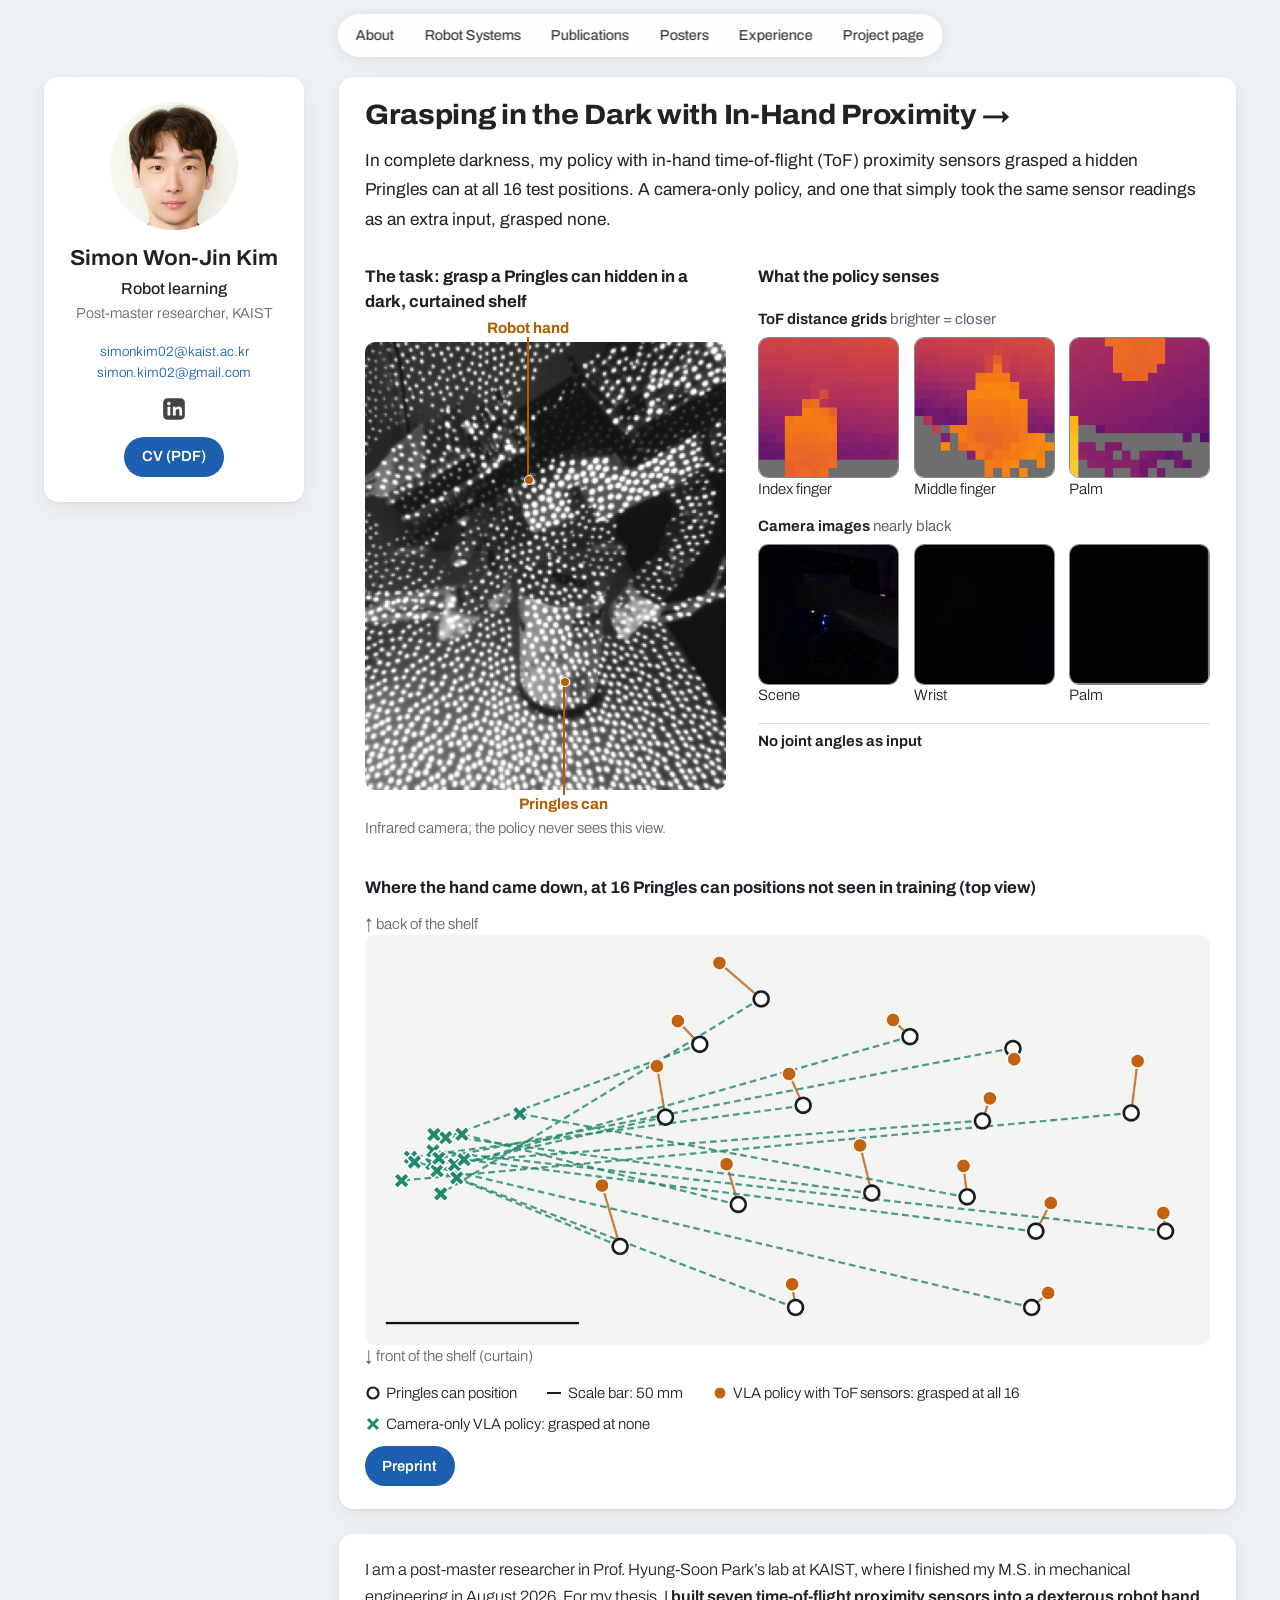
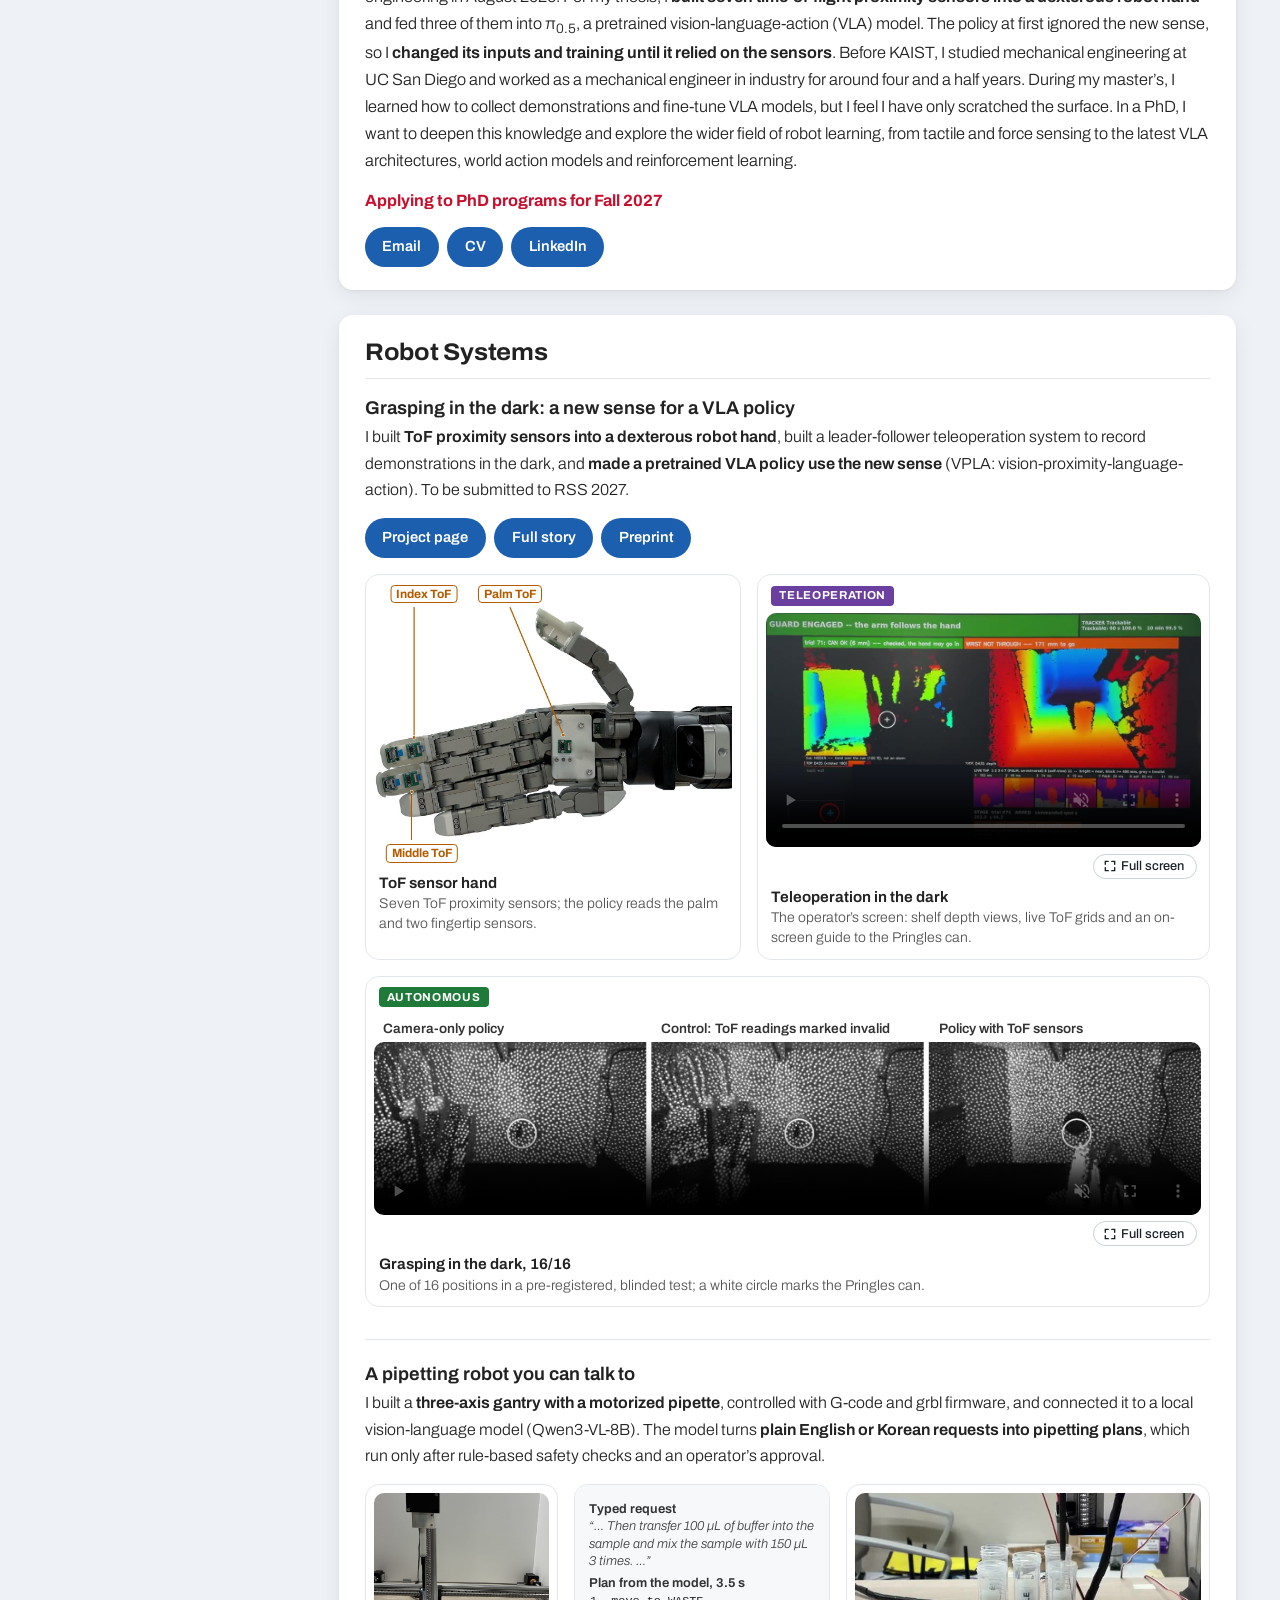
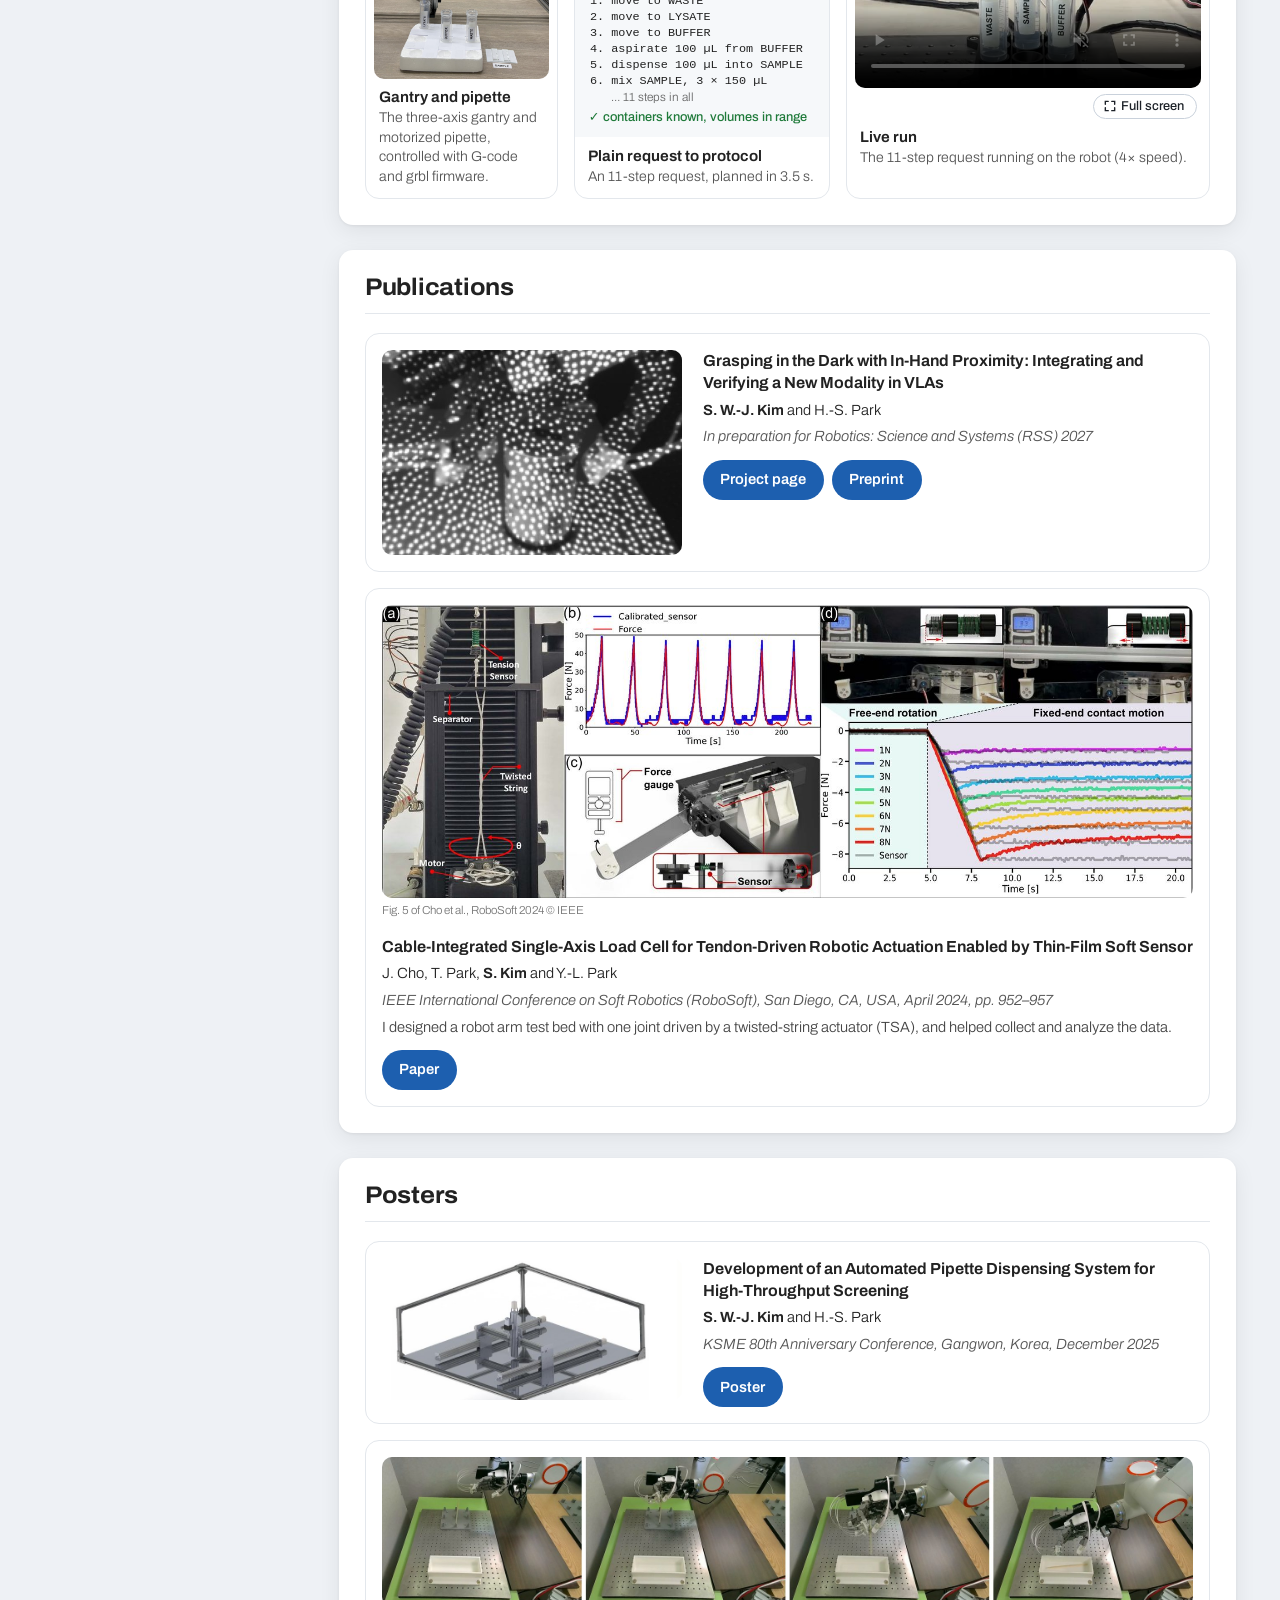
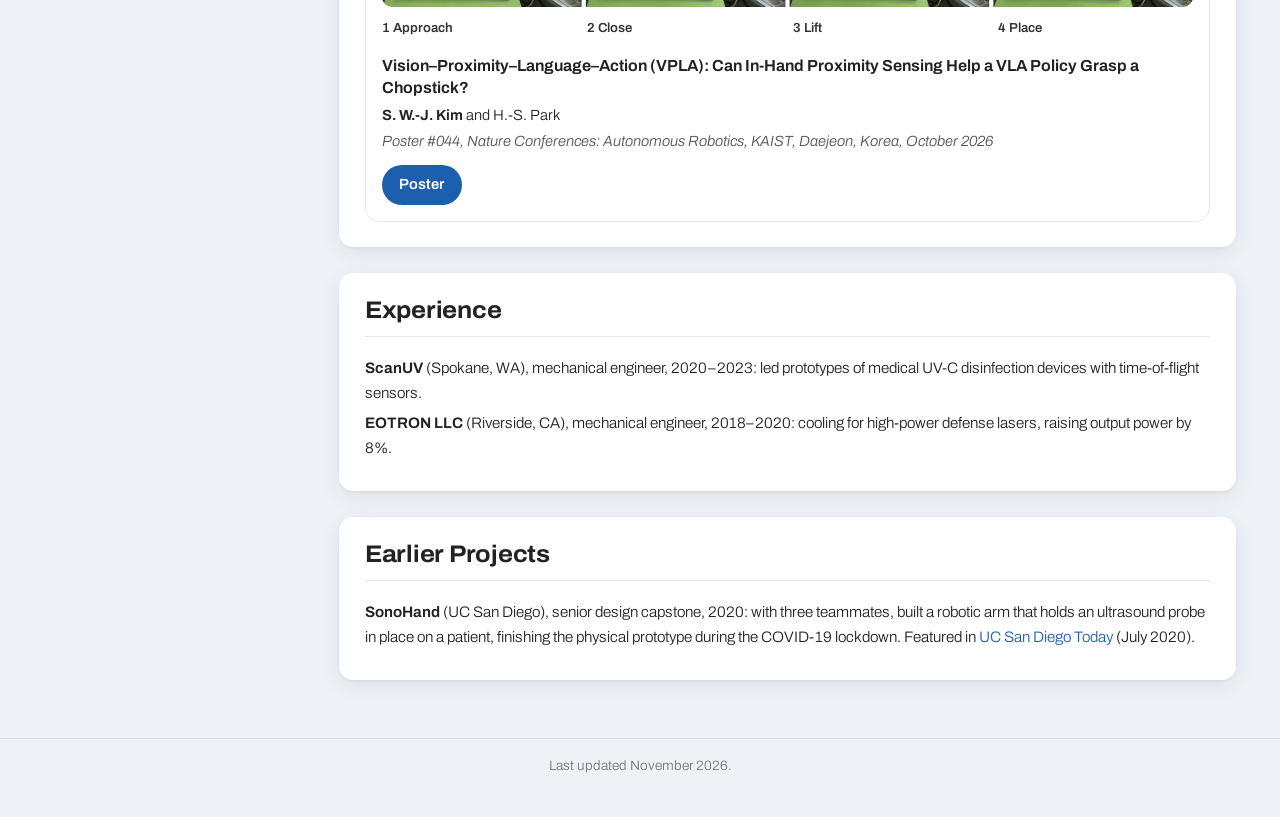
==== index.html @ 7197b13b "Personal website" ====
<!doctype html>
<html lang="en" data-theme="light">
<head>
<meta charset="utf-8">
<meta name="viewport" content="width=device-width, initial-scale=1">
<title>Simon Won-Jin Kim</title>
<meta name="description" content="Simon Won-Jin Kim: robot learning. Time-of-flight proximity sensors in a dexterous robot hand, built into a vision-language-action policy that grasps in complete darkness.">
<link rel="preconnect" href="https://fonts.googleapis.com">
<link rel="preconnect" href="https://fonts.gstatic.com" crossorigin>
<link href="https://fonts.googleapis.com/css2?family=Archivo:wdth,wght@100..125,300..800&display=swap" rel="stylesheet">
<link rel="stylesheet" href="assets/style.css">
<link rel="stylesheet" href="assets/home.css">
</head>
<body class="pf" id="top">

<nav class="pill-nav" aria-label="Sections">
  <a class="nav-about" href="#top">About</a>
  <a href="#systems">Robot Systems</a>
  <a href="#publications">Publications</a>
  <a href="#posters">Posters</a>
  <a href="#experience">Experience</a>
  <a href="vpla/">Project page</a>
</nav>

<div class="pf-wrap">

<aside class="side card" aria-label="Contact">
  <img class="avatar" src="media/simon-profile.jpg" width="256" height="256" alt="Portrait photo of Simon Won-Jin Kim">
  <h1>Simon Won-Jin Kim</h1>
  <p class="role">Robot learning</p>
  <p class="where">Post-master researcher, KAIST</p>
  <ul class="mails">
    <li><a href="mailto:simonkim02@kaist.ac.kr">simonkim02@kaist.ac.kr</a></li>
    <li><a href="mailto:simon.kim02@gmail.com">simon.kim02@gmail.com</a></li>
  </ul>
  <p class="icons">
    <a href="https://www.linkedin.com/in/simonwjkim" aria-label="LinkedIn" title="LinkedIn"><svg viewBox="0 0 24 24" aria-hidden="true"><rect x="2" y="2" width="20" height="20" rx="4" fill="currentColor"/><rect x="6" y="10" width="2.6" height="8" fill="#fff"/><circle cx="7.3" cy="6.9" r="1.6" fill="#fff"/><path d="M11 10h2.5v1.3c.5-.9 1.6-1.5 2.9-1.5 2.1 0 3.1 1.3 3.1 3.6V18h-2.6v-4.2c0-1.1-.4-1.8-1.4-1.8s-1.9.8-1.9 2V18H11z" fill="#fff"/></svg></a>
  </p>
  <p class="side-cv"><a class="pill" href="files/Simon_Kim_CV_v5.pdf">CV (PDF)</a></p>
</aside>

<main class="pf-main">

<section class="pf-hero card" aria-labelledby="hero-title">
  <a class="hero-link" href="vpla/">
    <h2 id="hero-title">Grasping in the Dark with In-Hand Proximity <span aria-hidden="true">&rarr;</span></h2>
    <p class="hero-result">In complete darkness, my policy with in-hand time-of-flight (ToF) proximity sensors grasped a hidden Pringles can at all 16 test positions. A camera-only policy, and one that simply took the same sensor readings as an extra input, grasped none.</p>
    <figure class="f1" role="group" aria-label="The policy in complete darkness: what it senses, and where the hand came down at 16 test positions">
      <div class="f1-p f1-ir">
        <p class="f1-h">The task: grasp a Pringles can hidden in a dark, curtained shelf</p>
        <div class="f1-photo">
          <img src="media/vpla/hero-ir.jpg" width="620" height="768" alt="Infrared side view of the robot hand closing around a Pringles can on a dark shelf.">
          <i class="f1-lead to-bottom" style="left:45%;top:0;height:32%"></i><span class="f1-lab up" style="left:45%">Robot hand</span>
          <i class="f1-lead to-top" style="left:55%;top:76%;bottom:0"></i><span class="f1-lab down" style="left:55%">Pringles can</span>
        </div>
        <p class="f1-note">Infrared camera; the policy never sees this view.</p>
      </div>
      <div class="f1-p f1-in">
        <p class="f1-h">What the policy senses</p>
        <div class="f1-tiles">
          <p class="f1-row">ToF distance grids <span>brighter = closer</span></p>
          <figure><img src="media/vpla/hero-tof-index.png" width="200" height="200" alt="Index-fingertip distance grid: a bright shape where the Pringles can is."><figcaption>Index finger</figcaption></figure>
          <figure><img src="media/vpla/hero-tof-middle.png" width="200" height="200" alt="Middle-fingertip distance grid: a bright shape where the Pringles can is."><figcaption>Middle finger</figcaption></figure>
          <figure><img src="media/vpla/hero-tof-palm.png" width="200" height="200" alt="Palm distance grid: a bright shape where the Pringles can is."><figcaption>Palm</figcaption></figure>
          <p class="f1-row">Camera images <span>nearly black</span></p>
          <figure><img src="media/vpla/hero-cam-scene.png" width="200" height="200" alt="Scene camera image: almost black."><figcaption>Scene</figcaption></figure>
          <figure><img src="media/vpla/hero-cam-wrist.png" width="200" height="200" alt="Wrist camera image: black."><figcaption>Wrist</figcaption></figure>
          <figure><img src="media/vpla/hero-cam-palm.png" width="200" height="200" alt="Palm camera image: black."><figcaption>Palm</figcaption></figure>
          <p class="f1-row f1-nojoint">No joint angles as input</p>
        </div>
      </div>
      <div class="f1-p f1-map">
        <p class="f1-h">Where the hand came down, at 16 Pringles can positions not seen in training (top view)</p>
        <p class="f1-side">&uarr; back of the shelf</p>
        <div class="f1-plot">
          <img src="media/vpla/hero-map.jpg" width="1400" height="679" alt="Top-view map of 16 Pringles can positions. Each orange dot, where the hand of the policy with ToF sensors came down, sits right beside its Pringles can. Every green cross, where the camera-only policy's hand came down, is in one cluster near the left wall, far from most Pringles can positions.">
        </div>
        <p class="f1-side">&darr; front of the shelf (curtain)</p>
        <ul class="f1-key">
          <li><svg viewBox="0 0 16 16" aria-hidden="true"><circle cx="8" cy="8" r="5.5" fill="#fff" stroke="#1d1d1f" stroke-width="2.2"/></svg>Pringles can position</li>
          <li><svg viewBox="0 0 16 16" aria-hidden="true"><path d="M1 8h14" stroke="#1d1d1f" stroke-width="2"/></svg>Scale bar: 50 mm</li>
          <li><svg viewBox="0 0 16 16" aria-hidden="true"><circle cx="8" cy="8" r="5.5" fill="#c4620f"/></svg>VLA policy with ToF sensors: grasped at all 16</li>
          <li><svg viewBox="0 0 16 16" aria-hidden="true"><path d="M3 3l10 10M13 3L3 13" stroke="#1f8a6e" stroke-width="3"/></svg>Camera-only VLA policy: grasped at none</li>
        </ul>
      </div>
    </figure>
  </a>
  <p class="plinks btns"><a class="btn" href="https://drive.google.com/file/d/13iM1GC16_O8QYmKsmqRwrK4ksybVNLFT/view">Preprint</a></p>
</section>

<section class="bio card" aria-label="About me">
  <p>I am a post-master researcher in Prof. Hyung-Soon Park&rsquo;s lab at KAIST, where I finished my M.S. in mechanical engineering in August 2026. For my thesis, I <b>built seven time-of-flight proximity sensors into a dexterous robot hand</b> and fed three of them into &pi;<sub>0.5</sub>, a pretrained vision-language-action (VLA) model. The policy at first ignored the new sense, so I <b>changed its inputs and training until it relied on the sensors</b>. Before KAIST, I studied mechanical engineering at UC San Diego and worked as a mechanical engineer in industry for around four and a half years. During my master&rsquo;s, I learned how to collect demonstrations and fine-tune VLA models, but I feel I have only scratched the surface. In a PhD, I want to deepen this knowledge and explore the wider field of robot learning, from tactile and force sensing to the latest VLA architectures, world action models and reinforcement learning.</p>
  <p class="red">Applying to PhD programs for Fall 2027</p>
  <p class="pills">
    <a class="pill" href="mailto:simonkim02@kaist.ac.kr">Email</a>
    <a class="pill" href="files/Simon_Kim_CV_v5.pdf">CV</a>
    <a class="pill" href="https://www.linkedin.com/in/simonwjkim">LinkedIn</a>
    <!-- arXiv pill goes here once the preprint has its ID -->
  </p>
</section>

<section id="systems" aria-labelledby="systems-h">
  <h2 id="systems-h" class="sec">Robot Systems</h2>

  <article class="system">
    <h3>Grasping in the dark: a new sense for a VLA policy</h3>
    <p>I built <b>ToF proximity sensors into a dexterous robot hand</b>, built a leader-follower teleoperation system to record demonstrations in the dark, and <b>made a pretrained VLA policy use the new sense</b> (VPLA: vision-proximity-language-action). To be submitted to RSS 2027.</p>
    <p class="btns"><a class="btn" href="vpla/">Project page</a><a class="btn" href="vpla/story.html">Full story</a><a class="btn" href="https://drive.google.com/file/d/13iM1GC16_O8QYmKsmqRwrK4ksybVNLFT/view">Preprint</a></p>
    <div class="cards">
      <figure class="card mcard" style="--ar:1.54"><div class="tagged edge"><span class="hlab up" style="left:11.1%;transform:translateX(-35%)">Index ToF</span><span class="hlab up" style="left:37.9%">Palm ToF</span><img src="media/vpla/hand-tof-v20.jpg" width="1240" height="805" loading="lazy" alt="The robot hand seen from the palm side, with ToF sensor boards in the index and middle fingertips and in the palm; lines mark the three sensors the policy uses."><span class="hlab down" style="left:10.5%;transform:translateX(-35%)">Middle ToF</span></div><figcaption><b>ToF sensor hand</b> Seven ToF proximity sensors; the policy reads the palm and two fingertip sensors.</figcaption></figure>
      <figure class="card mcard" style="--ar:1.853"><p class="plab"><span class="tag tele">Teleoperation</span></p><video class="tele" autoplay controls muted loop playsinline preload="metadata" poster="media/vpla/operator-screen-v16.jpg" width="960" height="518" aria-label="The operator's screen during teleoperation: status bars, depth views of the shelf from above and from the side as the hand reaches in, seven live ToF distance grids from the hand, and at the bottom left an on-screen guide that shows the hand's position against the Pringles can's spot."><source src="media/vpla/operator-screen-v16.mp4" type="video/mp4"></video><figcaption><b>Teleoperation in the dark</b> The operator&rsquo;s screen: shelf depth views, live ToF grids and an on-screen guide to the Pringles can.</figcaption></figure>
      <figure class="card mcard" style="--ar:4.782"><p class="plab"><span class="tag auto">Autonomous</span></p><p class="vlabs three" aria-hidden="true"><span>Camera-only policy</span><span>Control: ToF readings marked invalid</span><span>Policy with ToF sensors</span></p><video class="auto" autoplay controls muted loop playsinline preload="metadata" poster="media/vpla/position3-trio-v22.jpg" width="966" height="202" aria-label="Three top-down infrared clips of the same Pringles can position in the dark shelf. Left: the camera-only policy's hand comes down near the left wall and misses the Pringles can. Middle: the control, whose ToF readings are all marked invalid, also comes down near the left wall and misses. Right: the hand of the policy with ToF sensors comes down on the Pringles can and pulls it out."><source src="media/vpla/position3-trio-v22.mp4" type="video/mp4"></video><figcaption><b>Grasping in the dark, 16/16</b> One of 16 positions in a pre-registered, blinded test; a white circle marks the Pringles can.</figcaption></figure>
    </div>
  </article>

  <article class="system">
    <h3>A pipetting robot you can talk to</h3>
    <p>I built a <b>three-axis gantry with a motorized pipette</b>, controlled with G-code and grbl firmware, and connected it to a local vision-language model (Qwen3-VL-8B). The model turns <b>plain English or Korean requests into pipetting plans</b>, which run only after rule-based safety checks and an operator&rsquo;s approval.</p>
    <div class="cards">
      <figure class="card mcard" style="--ar:.945"><img src="media/pipette/gantry-white.jpg" width="1200" height="1270" loading="lazy" alt="An aluminium three-axis gantry in front of a white backdrop, its motorized pipette above three labelled tubes and a sample plate."><figcaption><b>Gantry and pipette</b> The three-axis gantry and motorized pipette, controlled with G-code and grbl firmware.</figcaption></figure>
      <figure class="card tcard" style="--ar:1.25">
        <div class="plan" role="img" aria-label="A typed request and the 11-step pipetting plan the model made from it in 3.5 seconds, with the checks it passed.">
          <p class="plan-h">Typed request</p>
          <p class="plan-q">&ldquo;&hellip; Then transfer 100 &micro;L of buffer into the sample and mix the sample with 150 &micro;L 3 times. &hellip;&rdquo;</p>
          <p class="plan-h">Plan from the model, 3.5 s</p>
          <ol class="plan-steps"><li>move to WASTE</li><li>move to LYSATE</li><li>move to BUFFER</li><li>aspirate 100 &micro;L from BUFFER</li><li>dispense 100 &micro;L into SAMPLE</li><li>mix SAMPLE, 3 &times; 150 &micro;L</li><li class="more">&hellip; 11 steps in all</li></ol>
          <p class="plan-ok">&check; containers known, volumes in range</p>
        </div>
        <figcaption><b>Plain request to protocol</b> An 11-step request, planned in 3.5 s.</figcaption>
      </figure>
      <figure class="card mcard" style="--ar:1.78"><video autoplay controls muted loop playsinline preload="metadata" poster="media/pipette/live-run.jpg" width="640" height="360" aria-label="The gantry moves the pipette between three labelled tubes, aspirating, dispensing and mixing."><source src="media/pipette/live-run.mp4" type="video/mp4"></video><figcaption><b>Live run</b> The 11-step request running on the robot (4&times; speed).</figcaption></figure>
    </div>
  </article>
</section>

<section id="publications" aria-labelledby="pubs-h">
  <h2 id="pubs-h" class="sec">Publications</h2>
  <article class="card pub">
    <a class="thumb" href="vpla/"><img src="media/vpla/rss-ir-thumb.jpg" width="600" height="410" loading="lazy" alt="Infrared side view in complete darkness: the robot hand closing around a Pringles can."></a>
    <div>
      <h3>Grasping in the Dark with In-Hand Proximity: Integrating and Verifying a New Modality in VLAs</h3>
      <p class="authors"><b>S. W.-J. Kim</b> and H.-S. Park</p>
      <p class="venue">In preparation for Robotics: Science and Systems (RSS) 2027</p>
      <p class="plinks btns"><a class="btn" href="vpla/">Project page</a><a class="btn" href="https://drive.google.com/file/d/13iM1GC16_O8QYmKsmqRwrK4ksybVNLFT/view">Preprint</a></p>
    </div>
  </article>
  <article class="card pub pub-strip">
    <figure class="thumb wide"><a href="media/robosoft2024-fig5.jpg"><img src="media/robosoft2024-fig5.jpg" width="1400" height="505" loading="lazy" alt="Four-part figure: the load-cell test setup; the sensor's force against a force gauge over repeated loads; a robot arm test bed with one joint driven by a twisted-string actuator; and force-control results over time."></a><figcaption>Fig. 5 of Cho et al., RoboSoft 2024 &copy; IEEE</figcaption></figure>
    <div>
      <h3>Cable-Integrated Single-Axis Load Cell for Tendon-Driven Robotic Actuation Enabled by Thin-Film Soft Sensor</h3>
      <p class="authors">J. Cho, T. Park, <b>S. Kim</b> and Y.-L. Park</p>
      <p class="venue">IEEE International Conference on Soft Robotics (RoboSoft), San Diego, CA, USA, April 2024, pp. 952&ndash;957</p>
      <p class="mypart">I designed a robot arm test bed with one joint driven by a twisted-string actuator (TSA), and helped collect and analyze the data.</p>
      <p class="plinks btns"><a class="btn" href="https://doi.org/10.1109/RoboSoft60065.2024.10521984">Paper</a></p>
    </div>
  </article>
</section>

<section id="posters" aria-labelledby="posters-h">
  <h2 id="posters-h" class="sec">Posters</h2>
  <article class="card pub">
    <a class="thumb" href="https://drive.google.com/file/d/1rO6EysTOBVu7ao9ztd8WSnZNjhN2_ci6/view"><img src="media/posters/ksme2025-cad.jpg" width="683" height="322" loading="lazy" alt="3D CAD render of the pipetting platform: a three-axis gantry with the pipette on its vertical axis, inside an aluminium frame."></a>
    <div>
      <h3>Development of an Automated Pipette Dispensing System for High-Throughput Screening</h3>
      <p class="authors"><b>S. W.-J. Kim</b> and H.-S. Park</p>
      <p class="venue">KSME 80th Anniversary Conference, Gangwon, Korea, December 2025</p>
      <p class="plinks btns"><a class="btn" href="https://drive.google.com/file/d/1rO6EysTOBVu7ao9ztd8WSnZNjhN2_ci6/view">Poster</a></p>
    </div>
  </article>
  <article class="card pub pub-strip">
    <a class="thumb" href="https://drive.google.com/file/d/1rZG7y4COdKQZkh20rZgphWdGvb0q5Zcz/view"><img src="media/posters/poster044-strip-v17.jpg" width="1950" height="360" loading="lazy" alt="Main figure of poster #044: four photos of the robot hand running on its own as it approaches a chopstick standing in a socket, closes on it, lifts it and places it in a white container."></a>
    <p class="steps" aria-hidden="true"><span>1 Approach</span><span>2 Close</span><span>3 Lift</span><span>4 Place</span></p>
    <div>
      <h3>Vision&ndash;Proximity&ndash;Language&ndash;Action (VPLA): Can In-Hand Proximity Sensing Help a VLA Policy Grasp a Chopstick?</h3>
      <p class="authors"><b>S. W.-J. Kim</b> and H.-S. Park</p>
      <p class="venue">Poster #044, Nature Conferences: Autonomous Robotics, KAIST, Daejeon, Korea, October 2026</p>
      <p class="plinks btns"><a class="btn" href="https://drive.google.com/file/d/1rZG7y4COdKQZkh20rZgphWdGvb0q5Zcz/view">Poster</a></p>
    </div>
  </article>
</section>

<section id="experience" aria-labelledby="exp-h">
  <h2 id="exp-h" class="sec">Experience</h2>
  <ul class="card exp">
    <li><b>ScanUV</b> (Spokane, WA), mechanical engineer, 2020&ndash;2023: led prototypes of medical UV-C disinfection devices with time-of-flight sensors.</li>
    <li><b>EOTRON LLC</b> (Riverside, CA), mechanical engineer, 2018&ndash;2020: cooling for high-power defense lasers, raising output power by 8%.</li>
  </ul>
</section>

<section id="projects" aria-labelledby="proj-h">
  <h2 id="proj-h" class="sec">Earlier Projects</h2>
  <ul class="card exp">
    <li><b>SonoHand</b> (UC San Diego), senior design capstone, 2020: with three teammates, built a robotic arm that holds an ultrasound probe in place on a patient, finishing the physical prototype during the COVID-19 lockdown. Featured in <a href="https://today.ucsd.edu/story/creating-an-engineering-senior-design-project.at-home">UC San Diego Today</a> (July 2020).</li>
  </ul>
</section>

</main>
</div>

<footer class="pf-foot">Last updated November 2026.</footer>
<script>if (matchMedia('(prefers-reduced-motion: reduce)').matches) document.querySelectorAll('video[autoplay]').forEach(v => { v.removeAttribute('autoplay'); v.pause(); v.controls = true; });</script>
<script>/* v22b: open at the top (or at the #anchor), also inside a viewer that keeps the previous page's scroll offset */ if (!location.hash && performance.getEntriesByType('navigation')[0]?.type === 'navigate') { const top = () => { scrollTo(0, 0); document.body.scrollIntoView({ block: 'start' }); }; top(); addEventListener('load', top, { once: true }); }</script>
<script src="assets/fs.js"></script>
</body>
</html>
---- assets/style.css ----
/* Simon Won-Jin Kim — personal site. Two faces: Archivo (names, headings, numbers), Source Serif 4 (reading text). */
:root {
  --page: #f4f5f6;
  --ink: #1c2128;
  --muted: #5b6573;
  --rule: #d9dde2;
  --link: #1d5faf;
  --shelf: #101a26;      /* inside the dark shelf: hero band only */
  --shelf-ink: #e8edf3;
  --shelf-muted: #9aa8b8;
  --signal: #f0a43a;     /* time-of-flight "near" reading: chapter markers and the hero rule */
  --measure: 40rem;
  --wide: 68rem;
}
@media (prefers-color-scheme: dark) {
  :root:not([data-theme="light"]) {
    --page: #12171d; --ink: #e3e8ee; --muted: #9aa6b4; --rule: #2a323c; --link: #7fb0ec; --shelf: #0a1119;
  }
}
:root[data-theme="dark"] {
  --page: #12171d; --ink: #e3e8ee; --muted: #9aa6b4; --rule: #2a323c; --link: #7fb0ec; --shelf: #0a1119;
}

* { box-sizing: border-box; }
html { -webkit-text-size-adjust: 100%; }
body {
  margin: 0; background: var(--page); color: var(--ink);
  font: 1.0625rem/1.65 "Source Serif 4", Georgia, serif;
  font-optical-sizing: auto;
}
h1, h2, h3, .sans, nav, figcaption, .meta, .result, .pubs .venue { font-family: "Archivo", system-ui, sans-serif; }
h1, h2, h3 { line-height: 1.15; margin: 0; }
h2 { font-size: 1.6rem; font-weight: 700; font-stretch: 110%; letter-spacing: -0.01em; margin-bottom: 1rem; }
h3 { font-size: 1.15rem; font-weight: 650; margin-bottom: .4rem; }
p { margin: 0 0 1rem; }
a { color: var(--link); text-underline-offset: .18em; text-decoration-thickness: 1px; }
a:hover { text-decoration-thickness: 2px; }
:focus-visible { outline: 3px solid var(--signal); outline-offset: 3px; border-radius: 2px; }
img, video { max-width: 100%; height: auto; display: block; border-radius: 4px; }
figure { margin: 0; }
figcaption { font-size: .8125rem; line-height: 1.45; color: var(--muted); margin-top: .5rem; }
.wrap { max-width: var(--wide); margin: 0 auto; padding: 0 1rem; }
.measure { max-width: var(--measure); }
.meta { font-size: .875rem; color: var(--muted); }

/* hero: the dark shelf */
.hero { background: var(--shelf); color: var(--shelf-ink); padding: 3.5rem 0 3rem; }
.hero a { color: var(--shelf-ink); }
.hero .grid { display: grid; gap: 2.5rem; grid-template-columns: 1fr; align-items: center; }
@media (min-width: 900px) { .hero .grid { grid-template-columns: 1fr 1.1fr; } }
.hero h1 { font-size: clamp(2.2rem, 5vw, 3.4rem); font-weight: 800; font-stretch: 112%; letter-spacing: -0.02em; }
.hero h1::after { content: ""; display: block; width: 3.5rem; height: 4px; background: var(--signal); margin: 1.1rem 0 1.3rem; }
.hero .lede { font-size: 1.3rem; line-height: 1.45; max-width: 30rem; }
.hero .meta { color: var(--shelf-muted); }
.hero figcaption { color: var(--shelf-muted); }
nav.links { display: flex; flex-wrap: wrap; gap: .4rem 1.4rem; font-size: .95rem; margin-top: 1.4rem; }

main section { padding: 3.25rem 0; border-top: 1px solid var(--rule); }
main section:first-child { border-top: 0; }
.cols { display: grid; gap: 2rem; grid-template-columns: 1fr; }
@media (min-width: 900px) { .cols { grid-template-columns: minmax(0, 1fr) minmax(0, 1fr); align-items: start; } }

.result { font-size: 1rem; line-height: 1.5; border-left: 4px solid var(--signal); padding: .2rem 0 .2rem 1rem; margin: 1.25rem 0; }
.result strong { font-weight: 700; }

.pubs { list-style: none; padding: 0; margin: 0; }
.pubs li { margin-bottom: 1.1rem; }
.pubs .venue { font-size: .875rem; color: var(--muted); display: block; }

.strip { display: grid; gap: .6rem; grid-template-columns: repeat(3, 1fr); }
.strip.two { grid-template-columns: repeat(2, 1fr); }
.strip img, .strip video { width: 100%; aspect-ratio: 1; object-fit: cover; background: #000; }
.hero video { max-height: 78vh; width: auto; margin-left: auto; }

/* VPLA story: dated chapters on a rail; text keeps a reading measure, figures run wider */
.chapter { display: grid; grid-template-columns: 1fr; gap: .25rem 2.5rem; padding: 2.75rem 0; border-top: 1px solid var(--rule); }
@media (min-width: 900px) { .chapter { grid-template-columns: 11rem minmax(0, 1fr); } .chapter .media { grid-column: 2; } }
.chapter h3, .chapter p, .chapter ul { max-width: var(--measure); }
.chapter .media { max-width: 52rem; display: grid; gap: 1.5rem; margin-top: .75rem; }
.chapter .media > figure > a > img, .chapter .media > figure > video { max-height: 30rem; width: auto; }
.chapter:first-child { border-top: 0; padding-top: 0; }
.chapter .when { font-family: "Archivo", system-ui, sans-serif; font-weight: 650; color: var(--muted); font-size: .9rem; position: relative; padding-left: 1.1rem; }
.chapter .when::before { content: ""; position: absolute; left: 0; top: .45em; width: .55rem; height: .55rem; border-radius: 50%; background: var(--signal); }
.chapter .why { font-style: italic; color: var(--muted); }
.chapter figure + figure { margin-top: 1rem; }

footer { padding: 2.5rem 0 3rem; border-top: 1px solid var(--rule); }

@media (prefers-reduced-motion: reduce) { * { scroll-behavior: auto !important; } }

/* VPLA page v1: hero = title, one sentence, one figure (web version of the paper's Fig. 1) */
.vhero { padding: 1.5rem 0 2rem; }
.vhero .crumb { margin-bottom: .5rem; }
.vhero h1 { font-size: clamp(1.7rem, 4vw, 2.8rem); font-weight: 800; font-stretch: 108%; letter-spacing: -0.02em; }
.vhero .lede { font-size: clamp(1.05rem, 1.8vw, 1.3rem); line-height: 1.4; max-width: 52rem; margin: .7rem 0 1.2rem; }
.vhero img { width: 100%; background: #fff; }
/* strip of what was built: one row, each tile's width follows its media's aspect ratio */
.built { display: flex; gap: .8rem; align-items: flex-start; }
.built figure { flex-basis: 0; min-width: 0; }
.built img, .built video { width: 100%; background: #0b0f14; }
@media (max-width: 700px) {
  .built { flex-direction: column; }
  .built figure { width: 100%; }
  .built img, .built video { max-height: 70vh; width: auto; margin: 0 auto; }
}
.testclip { max-width: 45rem; margin-top: 1.5rem; }
@media (max-width: 700px) { .built img, .built video { max-height: 55vh; } }

/* home v2: one screen; name, one research line, links, the VPLA hero figure as the link to the project */
.home { padding: 2rem 0 1.5rem; }
.home h1 { font-size: clamp(2rem, 4.5vw, 3rem); font-weight: 800; font-stretch: 112%; letter-spacing: -0.02em; }
.home .lede { font-size: clamp(1.05rem, 1.8vw, 1.3rem); line-height: 1.4; max-width: 46rem; margin: .6rem 0 .4rem; }
.home nav.links { margin: .8rem 0 1.4rem; }
.feature { display: block; text-decoration: none; color: var(--ink); }
.feature-title { display: block; line-height: 1.25; font-family: "Archivo", system-ui, sans-serif; font-weight: 700; font-size: 1.15rem; margin-bottom: .5rem; }
.feature:hover .feature-title { color: var(--link); }
.feature img { width: 100%; background: #fff; }
.feature-result { display: block; font-size: 1rem; line-height: 1.4; max-width: 46rem; margin-bottom: .7rem; color: var(--ink); }
@media (max-width: 700px) { .home { padding-top: 1rem; } .home nav.links { margin-bottom: 1rem; } }

/* v4 hero: web version of the paper's Fig. 1; real text labels (>= 15 px), three panels in a row, stacked on phones */
.f1 { display: grid; grid-template-columns: 1fr .9fr 2.5fr; gap: 1.2rem; align-items: start; background: #fff; border: 1px solid var(--rule); border-radius: 6px; padding: 1rem 1.1rem .9rem; font-family: "Archivo", system-ui, sans-serif; font-size: 1rem; line-height: 1.3; color: var(--ink); }
.f1 p { margin: 0; }
.f1-h { font-weight: 700; font-size: 1.05rem; margin-bottom: .5rem !important; }
.f1-photo { position: relative; }
.f1-photo img, .f1-tiles img, .f1-plot img { display: block; width: 100%; height: auto; }
.f1-tag { position: absolute; background: rgba(255,255,255,.92); color: #111; font-weight: 650; font-size: .95rem; padding: .05rem .4rem; border-radius: 3px; white-space: nowrap; }
.f1-note, .f1-side, .f1-col span, .f1-scale { color: var(--muted); font-size: .9375rem; }
.f1-note { margin-top: .35rem !important; }
.f1-tiles { display: grid; grid-template-columns: 1fr 1fr; gap: .25rem .6rem; }
.f1-col { font-weight: 650; font-size: .9375rem; line-height: 1.2; }
.f1-col span { display: block; font-weight: 400; }
.f1-tiles figure { margin: 0; }
.f1-tiles img { border: 1px solid #888; }
.f1-tiles figcaption { font-size: .9375rem; color: var(--ink); margin: .1rem 0 .2rem; line-height: 1.2; font-family: inherit; }
.f1-plot { position: relative; }
.f1-scale { position: absolute; left: 6.5%; bottom: 7.5%; }
.f1-key { list-style: none; padding: 0; margin: .5rem 0 0; display: flex; flex-wrap: wrap; gap: .2rem 1.1rem; font-size: .9375rem; }
.f1-key li { display: flex; align-items: center; gap: .35rem; }
.f1-key svg { width: 16px; height: 16px; flex: none; }
.feature .f1 { margin-top: .2rem; }
@media (max-width: 700px) {
  .f1 { grid-template-columns: 1fr 1.25fr; gap: .8rem .7rem; padding: .7rem; }
  .f1-map { grid-column: 1 / -1; }
  .f1-h { font-size: 1rem; }
  .f1-tag, .f1-note, .f1-side, .f1-col, .f1-col span, .f1-tiles figcaption, .f1-scale, .f1-key { font-size: .875rem; }
}
/* the strip starts below the fold on desktop, so the first screen is only title, sentence and figure */
@media (min-width: 701px) { .vhero:has(.f1) { min-height: min(100vh, 1000px); box-sizing: border-box; display: flex; flex-direction: column; } .vhero:has(.f1) > .wrap { flex: 1; display: flex; flex-direction: column; } .f1-more { margin-top: auto; padding-top: 1rem; align-self: center; font-family: "Archivo", system-ui, sans-serif; font-size: 1rem; } }
.f1-more { display: block; }
@media (max-width: 700px) { .f1-more { display: none; } }
/* home on a phone stays one screen: the figure shows only its result panel (the map) */
@media (max-width: 700px) { .feature .f1-ir, .feature .f1-in { display: none; } .feature .f1 { display: block; } }
/* v4b: sensor tiles as two rows of three (ToF row, camera row), so the figure is shorter */
.f1 { grid-template-columns: .85fr 1.3fr 2.2fr; }
.f1-tiles { grid-template-columns: repeat(3, 1fr); gap: .15rem .5rem; }
.f1-row { grid-column: 1 / -1; font-weight: 650; font-size: .9375rem; line-height: 1.25; margin-top: .15rem !important; }
.f1-row span { font-weight: 400; color: var(--muted); white-space: nowrap; }
@media (max-width: 700px) { .f1 { grid-template-columns: 1fr 1.5fr; } .f1-row, .f1-row span { font-size: .8125rem; } .f1-tiles { gap: .1rem .3rem; } .f1-tiles figcaption { font-size: .8125rem; } .home { padding-bottom: .5rem; } }
@media (max-width: 700px) { .feature .f1-note, .feature .f1-side { display: none; } }

/* v7: web version of the paper's Fig. 2 panel (c); labels are page text so they stay readable on a phone */
.tagged { position: relative; }
.tagged img { display: block; width: 100%; height: auto; }
.ptag { position: absolute; transform: translate(-50%, -50%); background: #fff; color: #a8500d; border: 1.5px solid #c25e10; border-radius: 4px;
  font-size: 12px; font-weight: 650; line-height: 1.2; padding: 1px 5px; white-space: nowrap; }
---- assets/home.css ----
/* Home page (portfolio). Layout modeled on binghao-huang.github.io: white page, light sans-serif, soft rounded cards,
   floating pill nav, sticky left sidebar card, pill buttons, publication cards with a thumbnail on the left.
   Own code; loads after style.css, which still styles the hero figure (.f1). */
body.pf { background: #fff; color: #222; font: 300 1rem/1.65 "Archivo", system-ui, sans-serif; }
.pf a { color: #1d5faf; text-decoration: none; }
.pf a:hover { text-decoration: underline; }
.pf b, .pf h1, .pf h2, .pf h3 { font-weight: 650; }
.card { background: #fff; border-radius: 14px; box-shadow: 0 1px 3px rgba(0,0,0,.06), 0 6px 22px rgba(0,0,0,.07); }

.pill-nav { position: fixed; top: .9rem; left: 50%; transform: translateX(-50%); z-index: 10; display: flex; gap: .2rem;
  background: rgba(255,255,255,.88); backdrop-filter: blur(8px); border-radius: 999px; padding: .3rem; box-shadow: 0 2px 14px rgba(0,0,0,.1); }
.pill-nav a { color: #333; font-weight: 450; font-size: .9rem; padding: .3rem .85rem; border-radius: 999px; white-space: nowrap; }
.pill-nav a:hover { background: #f0f2f5; text-decoration: none; }

.pf-wrap { max-width: 1240px; margin: 0 auto; padding: 4.8rem 1.5rem 2rem; display: grid; grid-template-columns: 260px minmax(0, 1fr); gap: 2.2rem; align-items: start; }
.side { position: sticky; top: 4.8rem; padding: 1.6rem 1.3rem; text-align: center; }
.avatar { width: 128px; height: 128px; margin: 0 auto 1rem; border-radius: 50%; background: #dfe6ee; color: #4a5a6c; display: block; object-fit: cover; }
.side h1 { font-size: 1.35rem; font-stretch: 105%; margin: 0 0 .3rem; }
.side .role { font-size: 1rem; font-weight: 500; margin: 0; }
.side .where { font-size: .9rem; color: #666; margin: 0 0 .9rem; }
.mails { list-style: none; padding: 0; margin: 0 0 .8rem; font-size: .84rem; line-height: 1.6; word-break: break-all; }
.icons { display: flex; justify-content: center; gap: .8rem; margin: 0; }
.icons a { color: #444; }
.icons svg { width: 26px; height: 26px; display: block; }

.pf-main > section { margin-bottom: 2.6rem; padding: 0; border-top: 0; }
.pf-main > section.card { padding: 1.4rem 1.6rem; }
.hero-link { display: block; color: inherit !important; text-decoration: none !important; }
.pf-hero h2 { font-size: clamp(1.35rem, 2.2vw, 1.75rem); font-weight: 750; font-stretch: 106%; letter-spacing: -.01em; margin-bottom: .45rem; }
.pf-hero .hero-link:hover h2 { color: #1d5faf; }
.hero-result { font-size: 1.08rem; line-height: 1.45; font-weight: 400; margin: 0 0 1rem; max-width: 52rem; }
.pf-hero .f1 { border: 0; padding: 0; }
.bio p { font-size: 1.02rem; margin: 0 0 .8rem; }
.red { color: #c8102e; font-weight: 700 !important; }
.pills { display: flex; flex-wrap: wrap; gap: .5rem; margin: 0 !important; }
/* v20 (Simon 17:26): every link to a resource is a solid button in one accent colour; white on #1d5faf is 6.4:1 (WCAG AA) */
.pf a.pill, .pf a.btn { display: inline-flex; align-items: center; min-height: 2.5rem; padding: 0 1.1rem; border-radius: 999px;
  background: #1d5faf; color: #fff; font-weight: 600; font-size: .92rem; line-height: 1.2; text-decoration: none; }
.pf a.pill:hover, .pf a.btn:hover { background: #174c8c; text-decoration: none; }
.pf a.pill:focus-visible, .pf a.btn:focus-visible { outline: 3px solid #b35c00; outline-offset: 2px; }
.btns { display: flex; flex-wrap: wrap; gap: .5rem; margin: .7rem 0 1rem !important; }
.plinks.btns { margin-bottom: 0 !important; }
@media (max-width: 700px) { .pf a.pill, .pf a.btn { min-height: 2.75rem; } }

h2.sec { font-size: 1.5rem; font-weight: 700; font-stretch: 106%; margin: 0 0 1rem; }
.system { margin-bottom: 2rem; }
.system h3 { font-size: 1.15rem; margin-bottom: .3rem; }
.system > p { max-width: 52rem; margin: 0 0 .9rem; }
/* cards in one row share a height: each grows in proportion to its media's aspect ratio (--ar) */
.cards { display: flex; flex-wrap: wrap; gap: 1rem; }
.cards .card { flex: var(--ar) 1 calc(var(--ar) * 200px); min-width: 0; margin: 0; overflow: hidden; }
.mcard img, .mcard video { width: 100%; aspect-ratio: var(--ar); object-fit: cover; border-radius: 0; background: #0b0f14; }
.cards figcaption { font-family: inherit; font-size: .88rem; line-height: 1.4; color: #555; padding: .55rem .8rem .7rem; margin: 0; }
.cards figcaption b { display: block; color: #222; font-size: .95rem; }
.plan { background: #f6f8fa; padding: .7rem .85rem; font-size: .8rem; line-height: 1.35; }
.plan p { margin: 0; }
.plan-h { font-weight: 650; color: #333; margin-top: .3rem !important; }
.plan-q { font-style: italic; color: #444; }
.plan-steps { margin: .1rem 0 .2rem; padding-left: 1.4rem; font-family: ui-monospace, Menlo, Consolas, monospace; font-size: .74rem; }
.plan-steps .more { list-style: none; color: #666; font-family: "Archivo", system-ui, sans-serif; }
.plan-ok { color: #1f7a3a; font-weight: 500; }

.pub { display: grid; grid-template-columns: 220px minmax(0, 1fr); gap: 1.3rem; padding: 1rem; margin-bottom: 1rem; align-items: start; }
.pub .thumb { display: block; margin: 0; }
.pub .thumb img { width: 100%; height: 150px; object-fit: cover; border-radius: 8px; }
.pub .thumb.wide img { height: auto; object-fit: contain; }
.pub .thumb figcaption { font-family: inherit; font-size: .72rem; color: #777; margin-top: .25rem; }
.pub:has(.wide) { grid-template-columns: 340px minmax(0, 1fr); }
.pub h3 { font-size: 1rem; line-height: 1.35; margin: 0 0 .25rem; }
.pub p { margin: 0 0 .15rem; font-size: .92rem; }
.pub .venue { font-style: italic; color: #555; }
.pub .mypart { color: #444; }
.exp { list-style: none; margin: 0; padding: 1rem 1.4rem; }
.exp li { margin: .3rem 0; font-size: .95rem; }
.pf-foot { text-align: center; font-size: .85rem; color: #777; padding: 1rem 1rem 2.5rem; }

@media (max-width: 900px) {
  .pf-wrap { grid-template-columns: 1fr; padding-top: 4.2rem; }
  .side { position: static; display: grid; grid-template-columns: 96px 1fr; gap: 0 1rem; text-align: left; align-items: center; padding: 1.1rem; }
  .avatar { width: 96px; height: 96px; margin: 0; grid-row: span 4; }
  .icons { justify-content: flex-start; }
}
@media (max-width: 700px) {
  .pill-nav { left: .5rem; right: .5rem; transform: none; overflow-x: auto; top: .5rem; }
  .pill-nav a { font-size: .82rem; padding: .25rem .6rem; }
  .pf-wrap { padding: 3.6rem .8rem 1rem; gap: 1.4rem; }
  .side { gap: 0 .8rem; padding: .9rem; }  /* keep the two-column card so the hero starts on the first phone screen */
  .pf-main > section.card { padding: 1rem; }
  .cards .card { flex-basis: 100%; }
  .pub, .pub:has(.wide) { grid-template-columns: 1fr; }
  .pub .thumb img { height: 180px; }
  .pub .thumb.wide img { height: auto; }
}
@media (max-width: 700px) { .mcard img, .mcard video { max-height: 340px; } }
/* phone: the result map comes right under the sentence; the sidebar sits at the top, so "About" leaves the nav */
@media (max-width: 700px) { .pf-hero .f1-map { order: -1; } .nav-about { display: none; } }
@media (max-width: 700px) { .pill-nav { justify-content: center; } .pill-nav a { padding: .25rem .45rem; font-size: .8rem; } }

/* v7: one thumbnail width for every publication card, each image at its own aspect ratio, so the titles line up */
.pub, .pub:has(.wide) { grid-template-columns: 300px minmax(0, 1fr); }
.pub .thumb img, .pub .thumb.wide img { height: auto; object-fit: contain; }
@media (max-width: 700px) { .pub, .pub:has(.wide) { grid-template-columns: 1fr; } .pub .thumb img { height: auto; } }

/* v9: the project page and the full story share the home page's look (white page, light sans-serif, cards, pill nav) */
.proj .pill-nav a[aria-current] { background: #eef2f7; font-weight: 550; }
.proj .wrap { max-width: 1060px; padding: 0 1.5rem; }  /* v22c: one ~960 px column for text and images (was 1300) */
.proj .vhero { padding-top: 4.4rem; }
.proj .vhero h1 { font-weight: 750; font-stretch: 106%; }
.proj .vhero .lede { font-weight: 400; }
.proj .f1 { border: 0; border-radius: 14px; padding: 1.2rem 1.3rem 1rem; box-shadow: 0 1px 3px rgba(0,0,0,.06), 0 6px 22px rgba(0,0,0,.07); }
/* desktop fold: title, sentence and figure sit centred in the first screen instead of leaving a blank band above the strip */
@media (min-width: 701px) { .proj .vhero:has(.f1) > .wrap { justify-content: center; } .proj .f1-more { margin-top: 1.6rem; } }
.proj main section { border-top: 0; padding: 2.2rem 0; }
.proj .built img, .proj .built video, .proj .testclip video { border-radius: 10px; }
.proj .built figcaption, .proj .testclip figcaption { font-family: inherit; font-size: .88rem; color: #555; }
.proj #idea p { font-size: 1.05rem; }
.proj .result { font-family: inherit; font-weight: 400; border-left-color: #c4620f; }
.proj .meta { font-family: inherit; color: #666; }
/* full story: the dark band becomes a light card like the home hero */
.proj .hero { background: #fff; color: inherit; padding: 4.6rem 0 1rem; }
.proj .hero a { color: #1d5faf; }
.proj .hero .meta, .proj .hero figcaption { color: #666; }
.proj .hero h1 { font-weight: 750; font-stretch: 106%; }
.proj .hero .lede { font-weight: 400; }
.proj .hero img { border-radius: 14px; box-shadow: 0 1px 3px rgba(0,0,0,.06), 0 6px 22px rgba(0,0,0,.07); }
.proj .chapter { border-top: 1px solid #eceff3; }
.proj .chapter .media img, .proj .chapter .media video { border-radius: 10px; }
.proj h2 { font-weight: 700; font-stretch: 106%; }
@media (max-width: 700px) { .proj .wrap { padding: 0 .9rem; } .proj .vhero { padding-top: 3.6rem; } .proj .hero { padding-top: 3.8rem; } }
/* phone: the "Robot hand" label moves left so it stays inside the narrow infrared photo */
@media (max-width: 700px) { .f1-photo .f1-tag:first-of-type { left: 20% !important; } }
/* v10: on phones keep the tall gantry photo from filling the screen */
@media (max-width: 700px) { .built img.tall { max-height: min(38vh, 320px); } }

/* v16 (Simon 11-18 15:45): home hero in two rows, larger images, more air in the text */
.pf-hero h2 { margin-bottom: .9rem; }
.pf-hero .hero-result, .vhero .lede { line-height: 1.7; margin-bottom: 1.9rem; }
:is(.pf-hero, .vhero) .f1 { grid-template-columns: 1fr 1.25fr; gap: 2.2rem 2rem; line-height: 1.5; }
:is(.pf-hero, .vhero) .f1-map { grid-column: 1 / -1; }
:is(.pf-hero, .vhero) .f1-h { margin-bottom: .8rem !important; }
:is(.pf-hero, .vhero) .f1-tiles { gap: .5rem .9rem; }
:is(.pf-hero, .vhero) .f1-row { margin-top: .5rem !important; }
:is(.pf-hero, .vhero) .f1-key { gap: .5rem 1.8rem; margin-top: .9rem; }
@media (max-width: 700px) { :is(.pf-hero, .vhero) .f1 { grid-template-columns: 1fr 1.5fr; gap: 1.4rem .8rem; } .pf-hero .hero-result, .vhero .lede { line-height: 1.6; margin-bottom: 1.3rem; } }
/* v16: labels sit above and below the infrared photo, never on it; a thin leader line points to the hand and the can */
.f1-photo { margin: 1.7rem 0 1.7rem; }
.f1-lab { position: absolute; transform: translateX(-50%); font-weight: 650; font-size: .95rem; line-height: 1.2; white-space: nowrap; color: #b35c00; }
.f1-lab.up { bottom: calc(100% + 5px); }
.f1-lab.down { top: calc(100% + 5px); }
.f1-lead { position: absolute; width: 0; border-left: 2px solid #b35c00; transform: translateX(-1px); }
.f1-lead::after { content: ""; position: absolute; left: -5px; width: 8px; height: 8px; border-radius: 50%; background: #b35c00; border: 1px solid #fff; }
.f1-lead.to-bottom::after { bottom: -5px; }
.f1-lead.to-top::after { top: -5px; }
.f1-lead.to-bottom { top: -5px !important; }
.f1-lead.to-top { bottom: -5px !important; }
@media (max-width: 700px) { .f1-lab { font-size: .8125rem; } .f1-photo { margin: 1.4rem 0; } }
/* v16: the two policy names sit above the side-by-side trial clip, not on it */
.vlabs { display: grid; grid-template-columns: 1fr 1fr; gap: 6px; margin: 0; padding: .4rem .6rem .35rem; font-size: .85rem; font-weight: 600; line-height: 1.25; color: #333; }
.testclip .vlabs { padding: 0 0 .35rem; }
/* v16: the poster's time strip spans the card; text below it */
.pub.pub-strip, .pub.pub-strip:has(.wide) { grid-template-columns: 1fr; }
/* v16: phones keep the five-link nav that fits; Posters sits right under Publications anyway */
@media (max-width: 700px) { .pill-nav a[href="#posters"] { display: none; } }

/* v17 (Simon 16:01 rule: no label on any image): hand-photo labels sit above and below the photo; the leader lines
   drawn in the photo run from its edge to each sensor */
.tagged.edge { padding: 1.55rem 0 1.55rem; }
.hlab { position: absolute; transform: translateX(-50%); background: #fff; color: #b35c00; border: 1.5px solid #b35c00; border-radius: 4px;
  font-size: 12px; font-weight: 700; line-height: 1.2; padding: 1px 5px; white-space: nowrap; }
.hlab.up { top: .15rem; }
.hlab.down { bottom: .15rem; }
.mcard .tagged.edge { background: #fff; }
.built + .built { margin-top: 1.2rem; }
/* v17: the poster strip's step names sit under its four photos (the poster's printed badges are left out) */
.pub-strip .steps { display: grid; grid-template-columns: repeat(4, 1fr); gap: 10px; margin: .25rem 0 0 !important; font-size: .82rem; font-weight: 600; color: #333; }
.pub.pub-strip { row-gap: .35rem; } .pub-strip > div { margin-top: .7rem; }
/* v18 (Simon 17:04): the clip shows its own white circle around the can again; the two policy names stay above it */
.vlabs { padding: .4rem 0 0; }
.vlabs span { position: relative; padding: 0 .6rem 4px; }
.testclip .vlabs span { padding-left: 0; }
.testclip video { width: 100%; }
/* v19 (Simon 17:05, 17:07): the hero's input note; the project page's trial clip fills the content column */
.f1-nojoint { border-top: 1px solid #ddd; padding-top: .45rem; }
#built .testclip { max-width: none; }
/* v19 (Simon 17:06): the gantry clip's two infrared cameras, labelled outside the video; each leader line ends at the
   video's edge, at the camera's height or column (positions from work/v19/gantry-cams/result.md) */
.camtag { padding: 2.4rem 0 0 6.6rem; }
.camtag .vbox { position: relative; }
.camtag video { display: block; }
.clab { position: absolute; font-size: 12px; font-weight: 700; line-height: 1.2; color: #b35c00; background: #fff; border: 1.5px solid #b35c00; border-radius: 4px; padding: 1px 5px; }
.clab.cl-top { bottom: calc(100% + 16px); transform: translateX(-50%); white-space: nowrap; }
.clab.cl-side { right: calc(100% + 16px); transform: translateY(-50%); width: 5.2rem; text-align: right; }
.cline { position: absolute; background: #b35c00; }
.cline.cl-top { bottom: 100%; width: 1.5px; height: 16px; }
.cline.cl-side { right: 100%; height: 1.5px; width: 16px; }
@media (max-width: 700px) { .camtag .vbox { width: fit-content; margin: 0 auto; } }
/* v19 (Simon 17:16 item 24): the chopstick before/after pair has its labels above the photos */
.pair { display: grid; grid-template-columns: 1fr 1fr; gap: .8rem; align-items: start; }
.pair img { display: block; width: 100%; height: auto; border-radius: 10px; }
.plab { margin: 0 0 .3rem !important; font-weight: 650; font-size: .95rem; }
/* v19 (Simon 17:16 item 16): three SO-101 clips side by side, each named above its video */
.vtrio { display: grid; grid-template-columns: repeat(3, 1fr); gap: .6rem; align-items: end; }
.chapter .media .vtrio video { display: block; width: 100%; height: auto; max-height: none; border-radius: 10px; }
@media (max-width: 700px) { .vtrio { grid-template-columns: 1fr; } }
/* v20 (Simon 17:16 item 21): four chopstick clips in a 2x2 grid, each named above its video */
.vtrio.vquad { grid-template-columns: repeat(2, 1fr); align-items: start; }
@media (max-width: 700px) { .vtrio.vquad { grid-template-columns: 1fr; } }
/* v20 (Simon 17:52 item 27): every leader-line label and its line use one orange, #b35c00 (4.7:1 on white); the hand photo's lines were redrawn in it (work/v20/hand) */
.f1-lab { font-weight: 700; }
/* v21 (Simon 19:48 item 38): fabrication steps, a numbered caption under each tile, never on it */
.steps { display: grid; grid-template-columns: repeat(3, 1fr); gap: 1rem .8rem; align-items: start; }
.chapter .media .steps img, .chapter .media .steps video { display: block; width: 100%; height: auto; aspect-ratio: 1; object-fit: contain; background: #fff; max-height: none; border-radius: 10px; border: 1px solid #eceff3; }
.steps .scap { margin: .4rem 0 0 !important; font-size: .875rem; line-height: 1.4; }
.steps .scap > b:first-child { margin-right: .2rem; }
@media (max-width: 700px) { .steps { grid-template-columns: 1fr 1fr; } }
/* v21 (Simon 19:48 item 36): every video has native controls (fullscreen); show the whole frame in fullscreen, not the card crop */
video:fullscreen { object-fit: contain; }
/* v22 (Simon 2026-11-19): full-screen button and the full-window fallback from assets/fs.js */
/* v22b (Simon 2026-11-19): the button is outside the video, right-aligned just below it, not on the picture */
.fsbtn { display: flex; align-items: center; gap: .3rem; width: fit-content; margin: .4rem 0 0 auto; padding: .2rem .7rem .2rem .55rem;
  border: 1px solid #c9d1db; border-radius: 999px; background: #fff; color: #1c2128; font: 500 .8rem/1.3 "Archivo", system-ui, sans-serif; cursor: pointer; }
.fsbtn:hover, .fsbtn:focus-visible { background: #eef2f7; border-color: #9aa8b8; }
.fsbtn svg { width: 14px; height: 14px; flex: none; }
.mcard .fsbtn { margin-right: .8rem; }
.strip > .fsbtn { grid-row: 2; }  /* in a two-up strip the button goes under its video, not into the next cell */
.fsov { position: fixed; inset: 0; z-index: 100; background: #000; display: flex; }
.fsov[hidden] { display: none; }
.fsov video { width: 100%; height: 100%; max-width: none; max-height: none; aspect-ratio: auto; object-fit: contain; margin: 0; border-radius: 0; }
.fsx { position: absolute; top: 12px; right: 12px; width: 44px; height: 44px; border: 0; border-radius: 50%; background: rgba(255,255,255,.18);
  color: #fff; font-size: 28px; line-height: 1; cursor: pointer; }
.fsx:hover, .fsx:focus-visible { background: rgba(255,255,255,.32); }
/* v22: result charts inside a clip grid stay at most 30rem tall */
.chapter .media .vtrio a > img { max-height: 30rem; width: auto; margin: 0 auto; }
/* v22 (Simon 2026-11-19): teleoperated demonstrations vs autonomous policy trials, told apart by a badge and a frame */
.tag { display: inline-block; padding: .14rem .5rem; border-radius: 4px; font-size: .72rem; font-weight: 700; letter-spacing: .06em;
  text-transform: uppercase; line-height: 1.35; color: #fff; vertical-align: .08em; margin-right: .35rem; }
.tag.tele { background: #6b3fa0; }
.tag.auto { background: #1f7a3a; }
video.tele { box-shadow: 0 0 0 3px #6b3fa0; }
video.auto { box-shadow: 0 0 0 3px #1f7a3a; }
.mcard video.tele, .mcard video.auto, .fsov video { box-shadow: none; }
.mcard > .plab { padding: .55rem .7rem 0; }
.testclip > .plab { margin-bottom: .1rem !important; }
/* v22: three-panel trial clip (camera-only | invalid-ToF control | VPLA) */
.vlabs.three { grid-template-columns: repeat(3, 1fr); }
.limits { font-size: .92rem; color: #555; }
/* v22 (Simon 2026-11-19): gantry photo, Pringles can magnets and the shelf clip in one row, all three equally tall; the clip's
   figure reserves its 6.6rem label margin, and the photos start 2.4rem down, level with the clip below its top label */
@media (min-width: 701px) {
  .built.gantry-row > figure:last-child { flex-basis: 6.6rem; }
  .built.gantry-row > figure:not(:last-child) { padding-top: 2.4rem; }
}
/* v22 (Simon 2026-11-19): the three chopstick teleoperation clips in one row; column widths follow each clip's aspect ratio so
   all three are equally tall; the story page is 1300 px wide and its figures fill the text column, so the row stays large */
@media (min-width: 701px) { .vtrio.vrow3 { grid-template-columns: .5625fr 1.164fr 1.164fr; } }
.proj .chapter .media { max-width: none; }
@media (max-width: 700px) { .chapter .media .vrow3 > div:first-child video { max-height: 30rem; width: auto; margin: 0 auto; } }
/* v22 (Simon 2026-11-19, "everything centered"): each single photo or clip sits centred in the story's text column, its caption
   wrapped to the media's width; rows of several clips already fill the column */
.proj .chapter .media > figure:not(:has(.vtrio, .steps, .pair, .vlabs, .tstrip)) { justify-self: center; width: fit-content; }
.proj .chapter .media > figure:not(:has(.vtrio, .steps, .pair, .vlabs, .tstrip)) > figcaption { width: 0; min-width: 100%; }
.proj .chapter .media > figure:has(.vlabs) > video { width: 100%; }
/* v22b (Simon 2026-11-19, "difficult to see where each section ends"): on the home page each section is one white panel on a
   light grey page, its title above a thin rule; cards inside a panel trade their shadow for a thin border */
body.pf:not(.proj) { background: #eef1f5; }
body.pf:not(.proj) .pf-main > section { margin-bottom: 1.6rem; }
body.pf:not(.proj) .pf-main > section:not(.card) { background: #fff; border-radius: 14px; padding: 1.5rem 1.6rem 1.6rem;
  box-shadow: 0 1px 3px rgba(0,0,0,.06), 0 6px 22px rgba(0,0,0,.07); }
body.pf:not(.proj) .pf-main > section:not(.card) .card { box-shadow: none; border: 1px solid #e3e7ec; }
body.pf:not(.proj) .pf-main > section:not(.card) .exp { border: 0; padding: 0; }
body.pf:not(.proj) .pf-main > section:not(.card) .pub:last-child, body.pf:not(.proj) .system:last-child { margin-bottom: 0; }
body.pf:not(.proj) h2.sec { padding-bottom: .7rem; border-bottom: 1px solid #e3e7ec; margin-bottom: 1.2rem; }
body.pf:not(.proj) .system + .system { border-top: 1px solid #e3e7ec; padding-top: 1.5rem; }
@media (max-width: 700px) { body.pf:not(.proj) .pf-main > section:not(.card) { padding: 1rem; } }
/* v22b (Simon 2026-11-19): the contact card has a labelled CV button (it was an unlabelled document icon) */
.side-cv { margin: .9rem 0 0; }
@media (max-width: 900px) { .side-cv { margin-top: .5rem; } }
/* v22b (Simon 2026-11-19, "a bit too large"): on the project page the infrared photo and the six sensor tiles keep a fixed,
   smaller size (they grew with the 1300 px page) and sit centred as a pair above the full-width map */
@media (min-width: 701px) {
  .vhero .f1 { grid-template-columns: 1fr minmax(0, 330px) minmax(0, 500px) 1fr; }
  .vhero .f1-ir { grid-column: 2; }
  .vhero .f1-in { grid-column: 3; }
  .vhero .f1-map { grid-column: 2 / 4; }  /* the map shrinks with them (1210 -> 862 px) and lines up under the pair */
  .proj .vhero:has(.f1) > .wrap { width: 100%; }  /* keep the hero as wide as the page; a narrower grid must not shrink it */
}
/* v22c (Simon 2026-11-19): the project page and the full story share the home page's sectioning (white panels on a light grey
   page, each title over a thin rule); text runs the full panel width so it lines up with the image rows; story chapters are
   panels with the date above the title instead of in a left column */
body.pf.proj { background: #eef1f5; --measure: none; }
.proj .hero { background: transparent; }
.proj #built, .proj #idea, .proj #summary, .proj .chapter, .proj .chapter:first-child {
  background: #fff; border: 0; border-radius: 14px; padding: 1.5rem 1.6rem 1.6rem; margin-bottom: 1.6rem;
  box-shadow: 0 1px 3px rgba(0,0,0,.06), 0 6px 22px rgba(0,0,0,.07); }
.proj #built > h2, .proj #summary > h2, .proj .chapter h3 { padding-bottom: .7rem; border-bottom: 1px solid #e3e7ec; margin-bottom: 1.1rem; }
@media (min-width: 900px) { .proj .chapter { grid-template-columns: 1fr; } .proj .chapter .media { grid-column: 1; } }
.proj .chapter .when { margin-bottom: .35rem; }
.proj main > section[aria-label] { padding: 0; }
@media (max-width: 700px) { .proj #built, .proj #idea, .proj #summary, .proj .chapter, .proj .chapter:first-child { padding: 1rem; } }
.vrow3 .plab .tag { display: table; margin-bottom: .2rem; }  /* v22c: in the narrower column each clip's name goes under its badge */
/* v22c (Simon 2026-11-19): wrist-camera time strip from poster #044; its times are page text under each of the five frames */
.tstrip { display: grid; grid-template-columns: repeat(5, 1fr); gap: .5rem; }
.tstrip img { display: block; width: 100%; height: auto; border-radius: 10px; }
.tstrip p { margin: .4rem 0 0 !important; font: 650 .88rem/1.3 "Archivo", system-ui, sans-serif; text-align: center; }
.tstrip p > span { display: block; font-weight: 400; color: #666; }
@media (max-width: 700px) { .tstrip { gap: .3rem; } .tstrip p { font-size: .72rem; } }
/* v22c (Simon 2026-11-19, "consistent rounding of all media"): one 10 px corner on every photo, chart and video (the round
   profile photo excepted). Home media cards get a small inset so their photos and videos can carry the same corners. In the
   fabrication steps each photo keeps its own shape inside its square tile, so the rounding sits on the photo, not on white space. */
.f1 img, .proj .hero img, .pub .thumb img { border-radius: 10px; }
.cards .mcard { padding: .5rem .5rem 0; }
.mcard img, .mcard video { border-radius: 10px; }
.mcard > .plab { padding: 0 .3rem; }
.cards .mcard figcaption { padding: .5rem .3rem .7rem; }
.mcard .fsbtn { margin-right: .3rem; }
.chapter .media .steps a { display: flex; align-items: center; justify-content: center; aspect-ratio: 1; }
.chapter .media .steps a > img { width: auto; height: auto; max-width: 100%; max-height: 100%; aspect-ratio: auto; background: none; }
/* v22c (Simon 2026-11-19): calibration rows; each column's width follows its media's aspect ratio (--cols on the row), centred */
@media (min-width: 701px) { .vtrio.ar { grid-template-columns: var(--cols); justify-content: center; align-items: start; } }
@media (max-width: 700px) { .chapter .media .vtrio.ar video { max-height: 30rem; width: auto; margin: 0 auto; } }
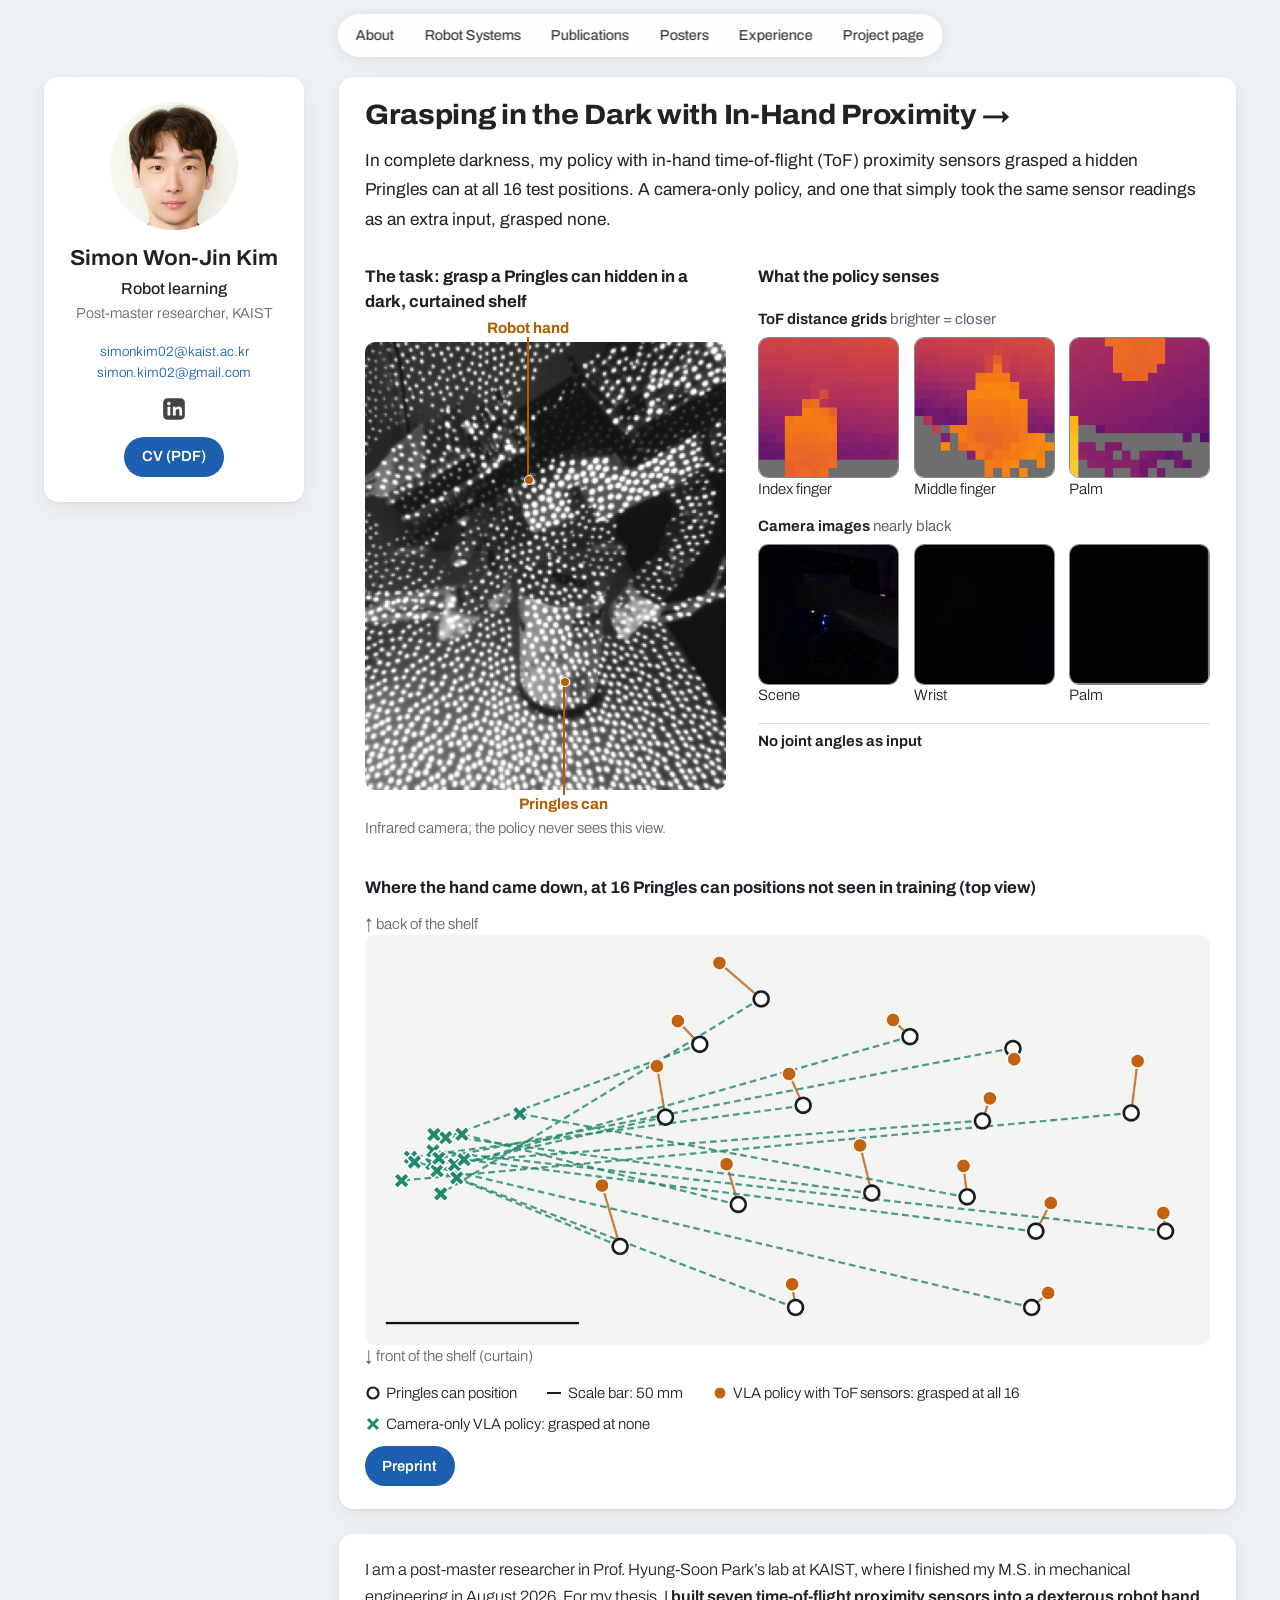
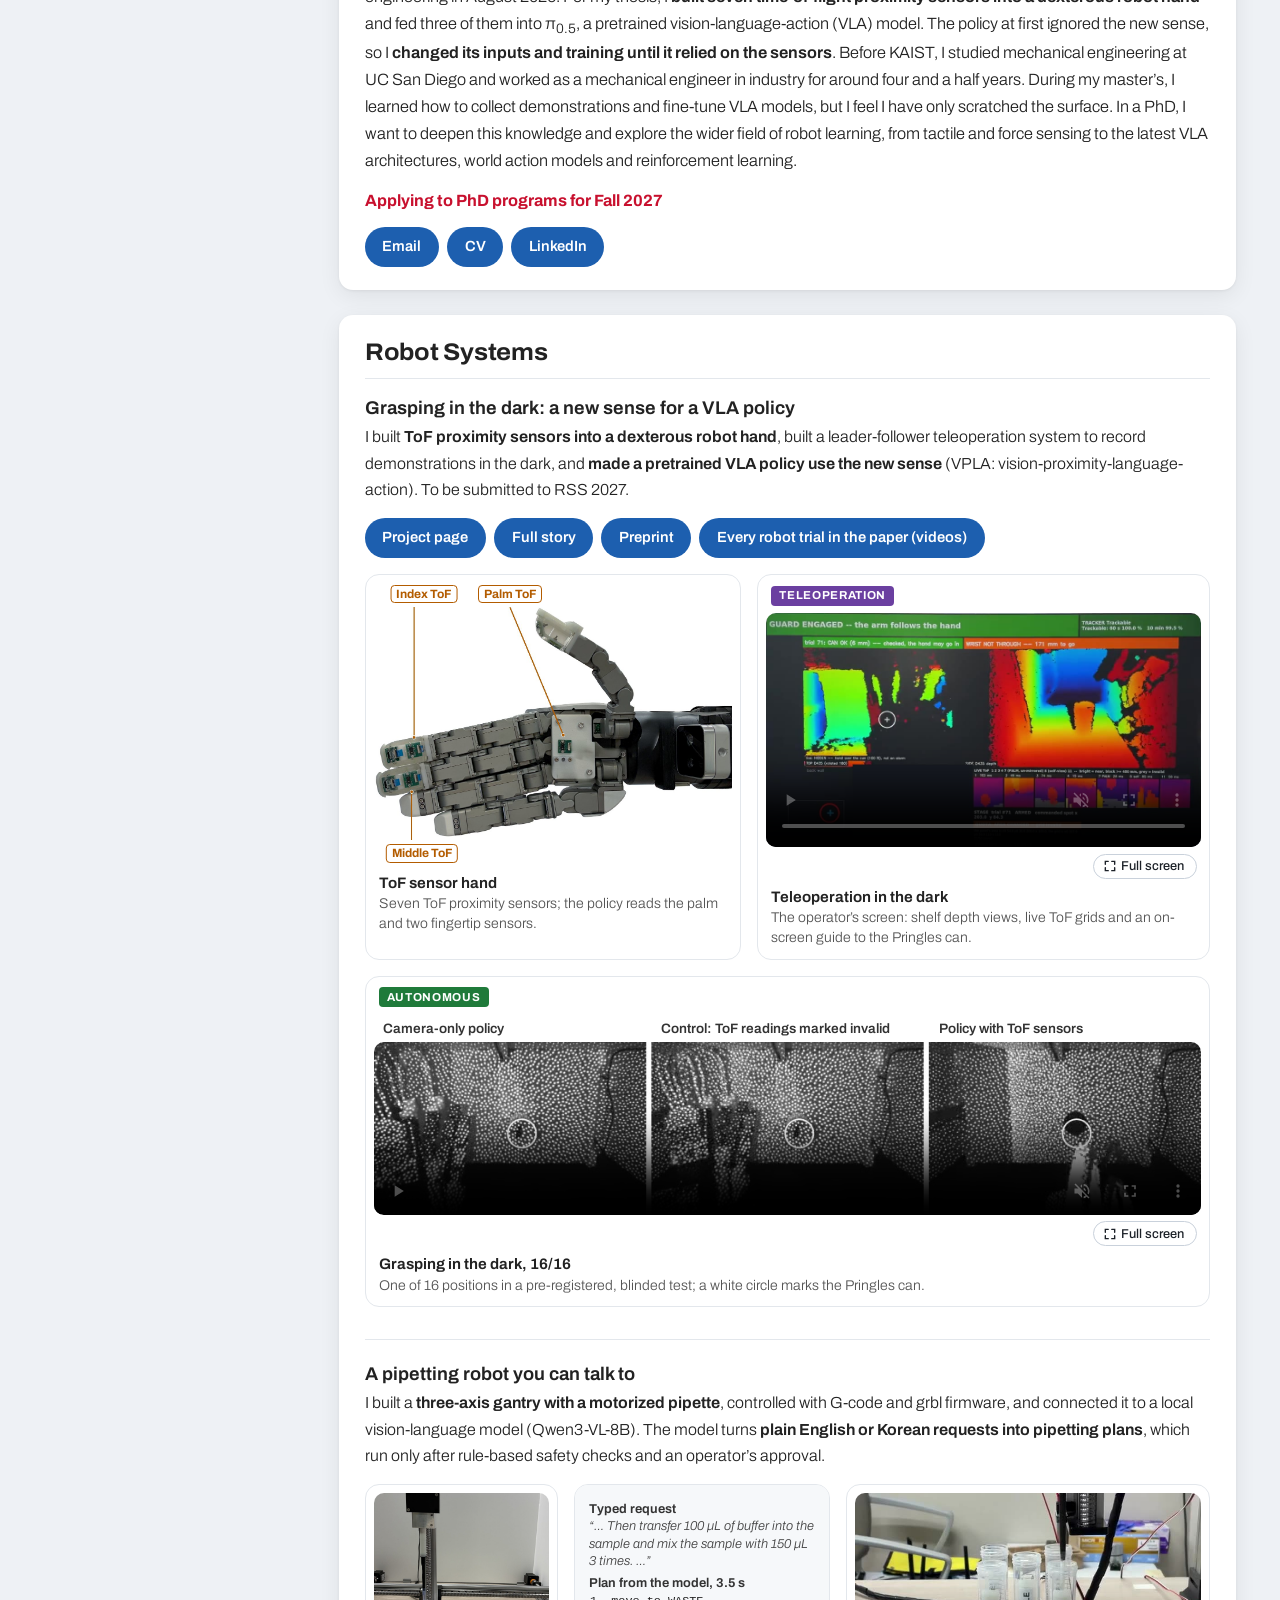
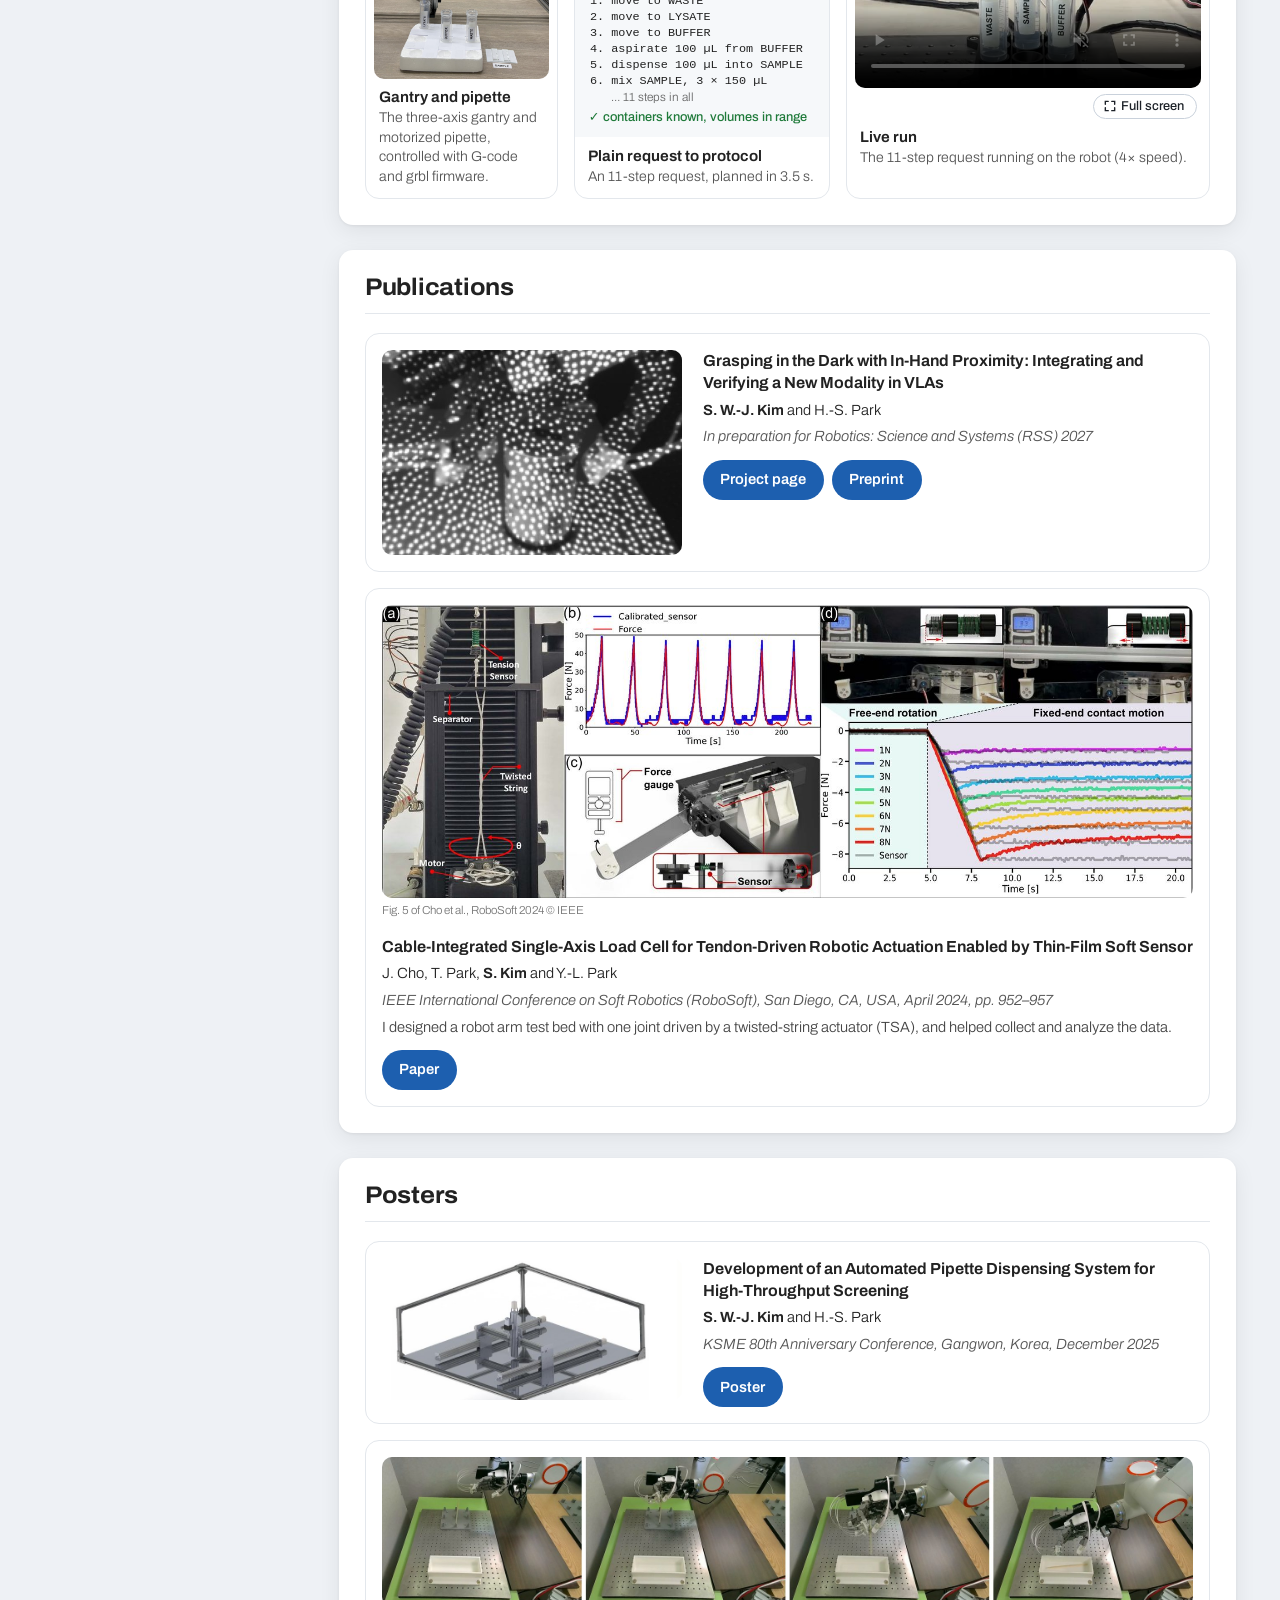
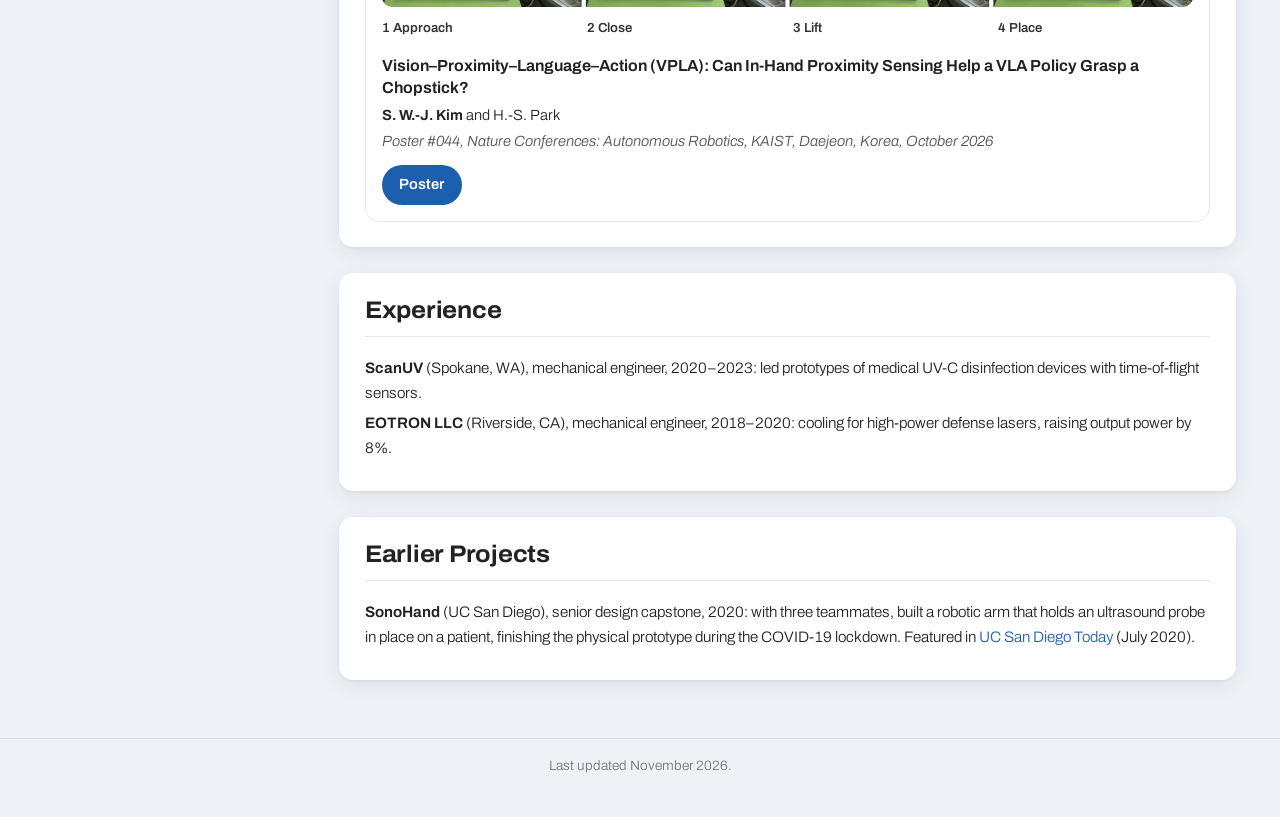
==== commit 120a1543: "Add the robot trial videos page (vpla/trials/) and its three buttons Co-Authored-By: Claude Opus 5.5" ====
--- a/index.html
+++ b/index.html
@@ -105,7 +105,7 @@
   <article class="system">
     <h3>Grasping in the dark: a new sense for a VLA policy</h3>
     <p>I built <b>ToF proximity sensors into a dexterous robot hand</b>, built a leader-follower teleoperation system to record demonstrations in the dark, and <b>made a pretrained VLA policy use the new sense</b> (VPLA: vision-proximity-language-action). To be submitted to RSS 2027.</p>
-    <p class="btns"><a class="btn" href="vpla/">Project page</a><a class="btn" href="vpla/story.html">Full story</a><a class="btn" href="https://drive.google.com/file/d/13iM1GC16_O8QYmKsmqRwrK4ksybVNLFT/view">Preprint</a></p>
+    <p class="btns"><a class="btn" href="vpla/">Project page</a><a class="btn" href="vpla/story.html">Full story</a><a class="btn" href="https://drive.google.com/file/d/13iM1GC16_O8QYmKsmqRwrK4ksybVNLFT/view">Preprint</a><a class="btn" href="vpla/trials/">Every robot trial in the paper (videos)</a></p>
     <div class="cards">
       <figure class="card mcard" style="--ar:1.54"><div class="tagged edge"><span class="hlab up" style="left:11.1%;transform:translateX(-35%)">Index ToF</span><span class="hlab up" style="left:37.9%">Palm ToF</span><img src="media/vpla/hand-tof-v20.jpg" width="1240" height="805" loading="lazy" alt="The robot hand seen from the palm side, with ToF sensor boards in the index and middle fingertips and in the palm; lines mark the three sensors the policy uses."><span class="hlab down" style="left:10.5%;transform:translateX(-35%)">Middle ToF</span></div><figcaption><b>ToF sensor hand</b> Seven ToF proximity sensors; the policy reads the palm and two fingertip sensors.</figcaption></figure>
       <figure class="card mcard" style="--ar:1.853"><p class="plab"><span class="tag tele">Teleoperation</span></p><video class="tele" autoplay controls muted loop playsinline preload="metadata" poster="media/vpla/operator-screen-v16.jpg" width="960" height="518" aria-label="The operator's screen during teleoperation: status bars, depth views of the shelf from above and from the side as the hand reaches in, seven live ToF distance grids from the hand, and at the bottom left an on-screen guide that shows the hand's position against the Pringles can's spot."><source src="media/vpla/operator-screen-v16.mp4" type="video/mp4"></video><figcaption><b>Teleoperation in the dark</b> The operator&rsquo;s screen: shelf depth views, live ToF grids and an on-screen guide to the Pringles can.</figcaption></figure>
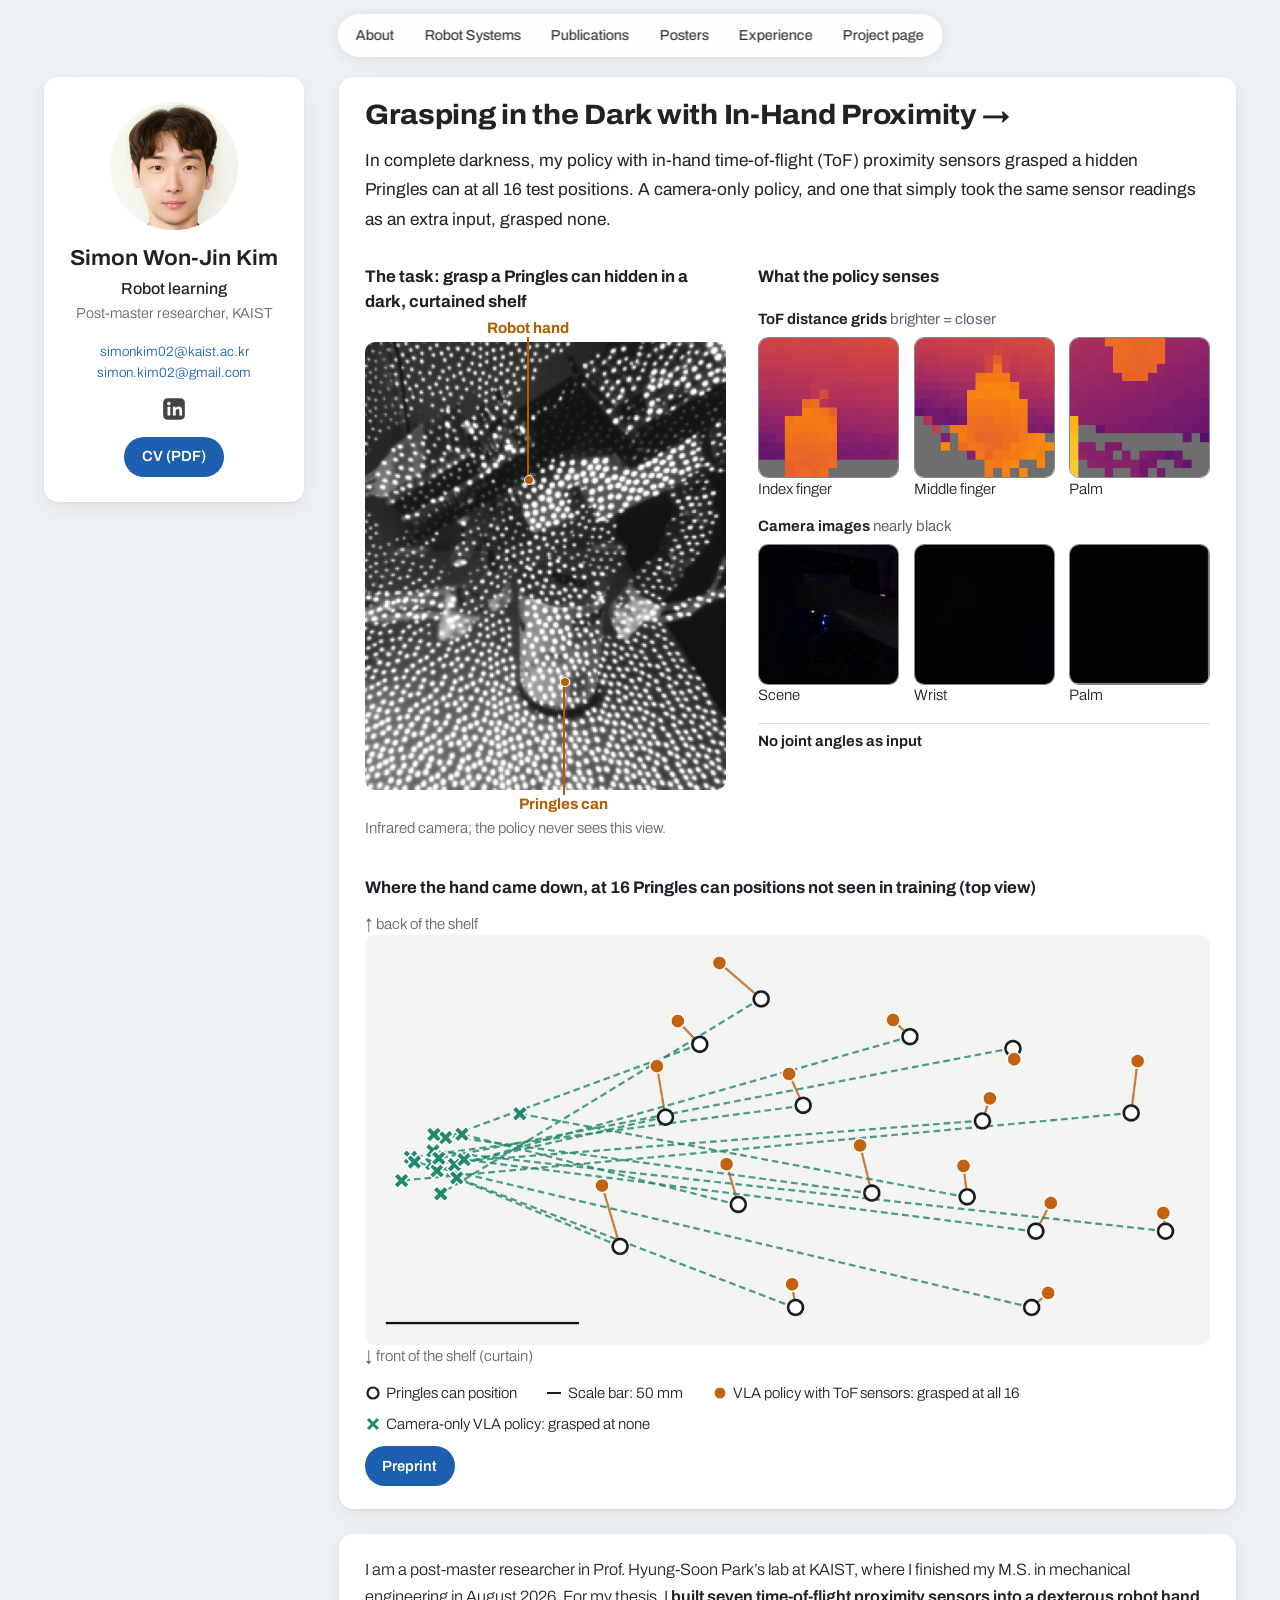
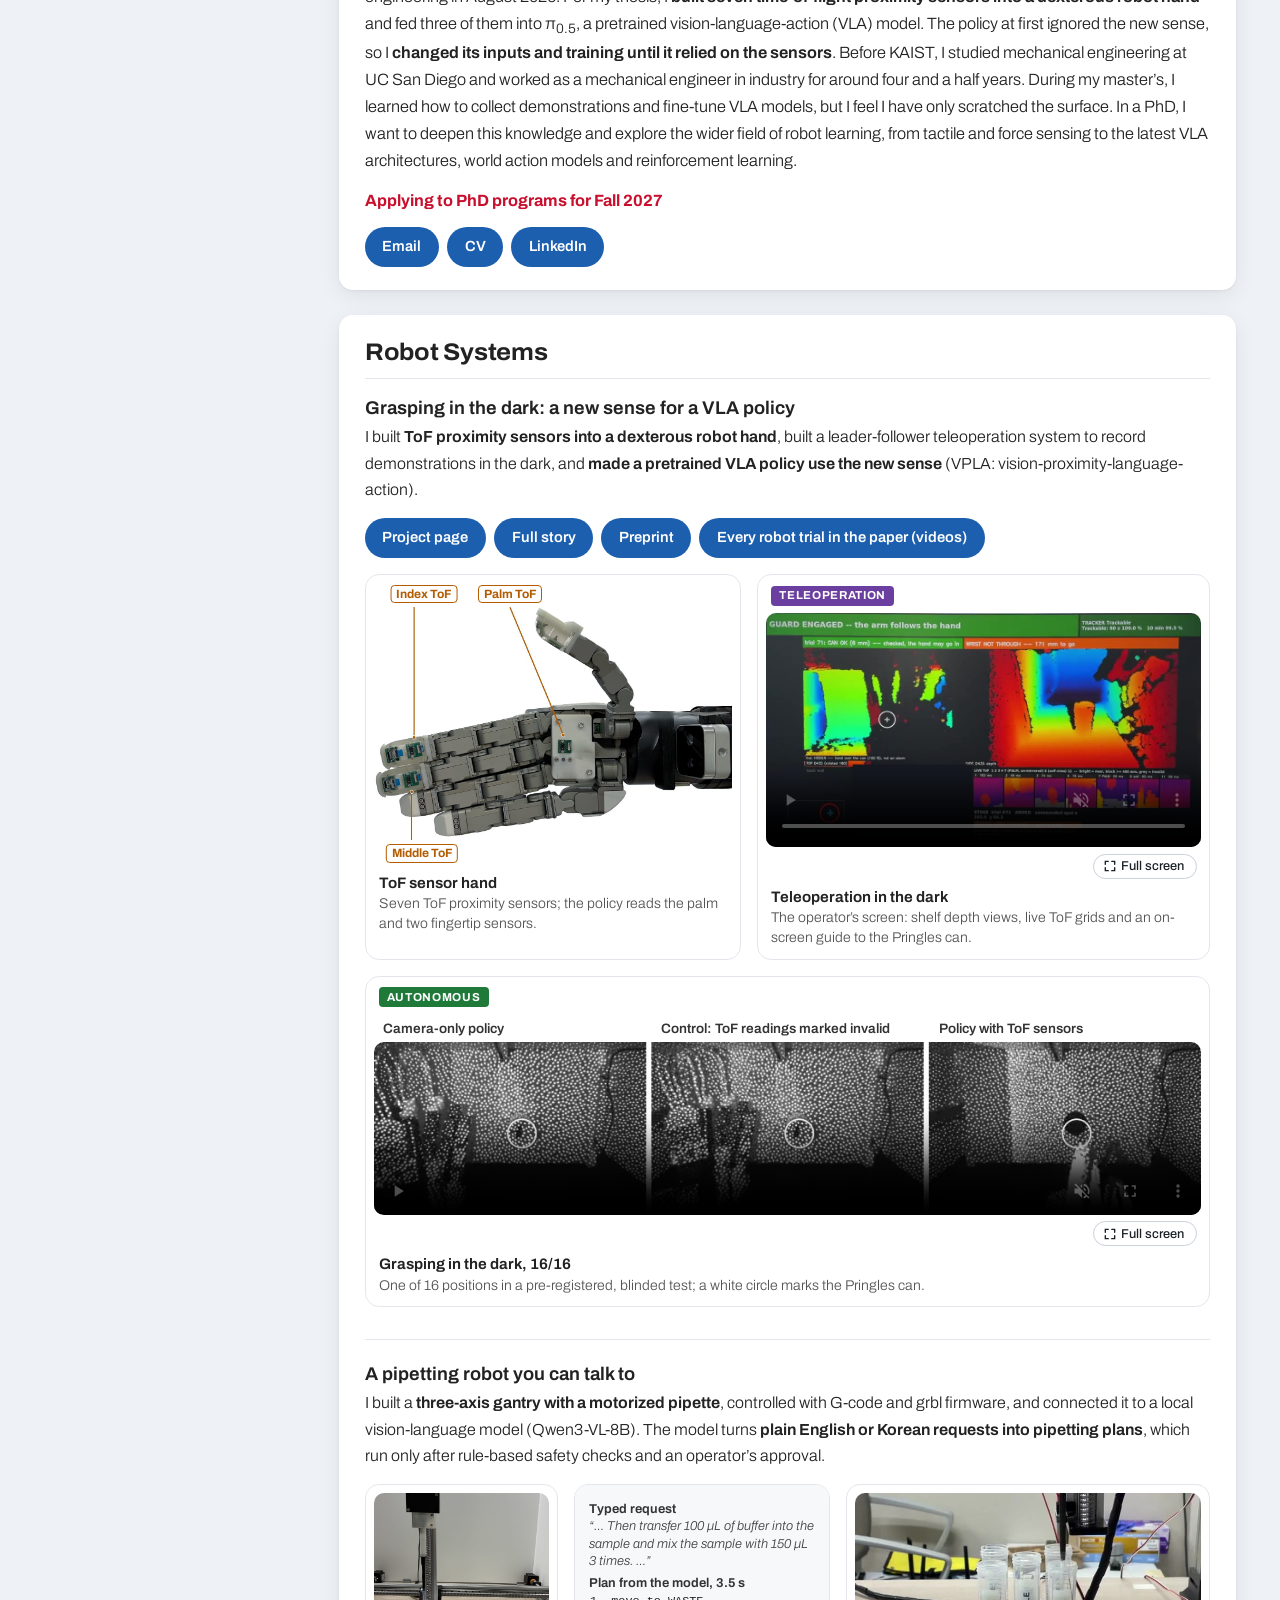
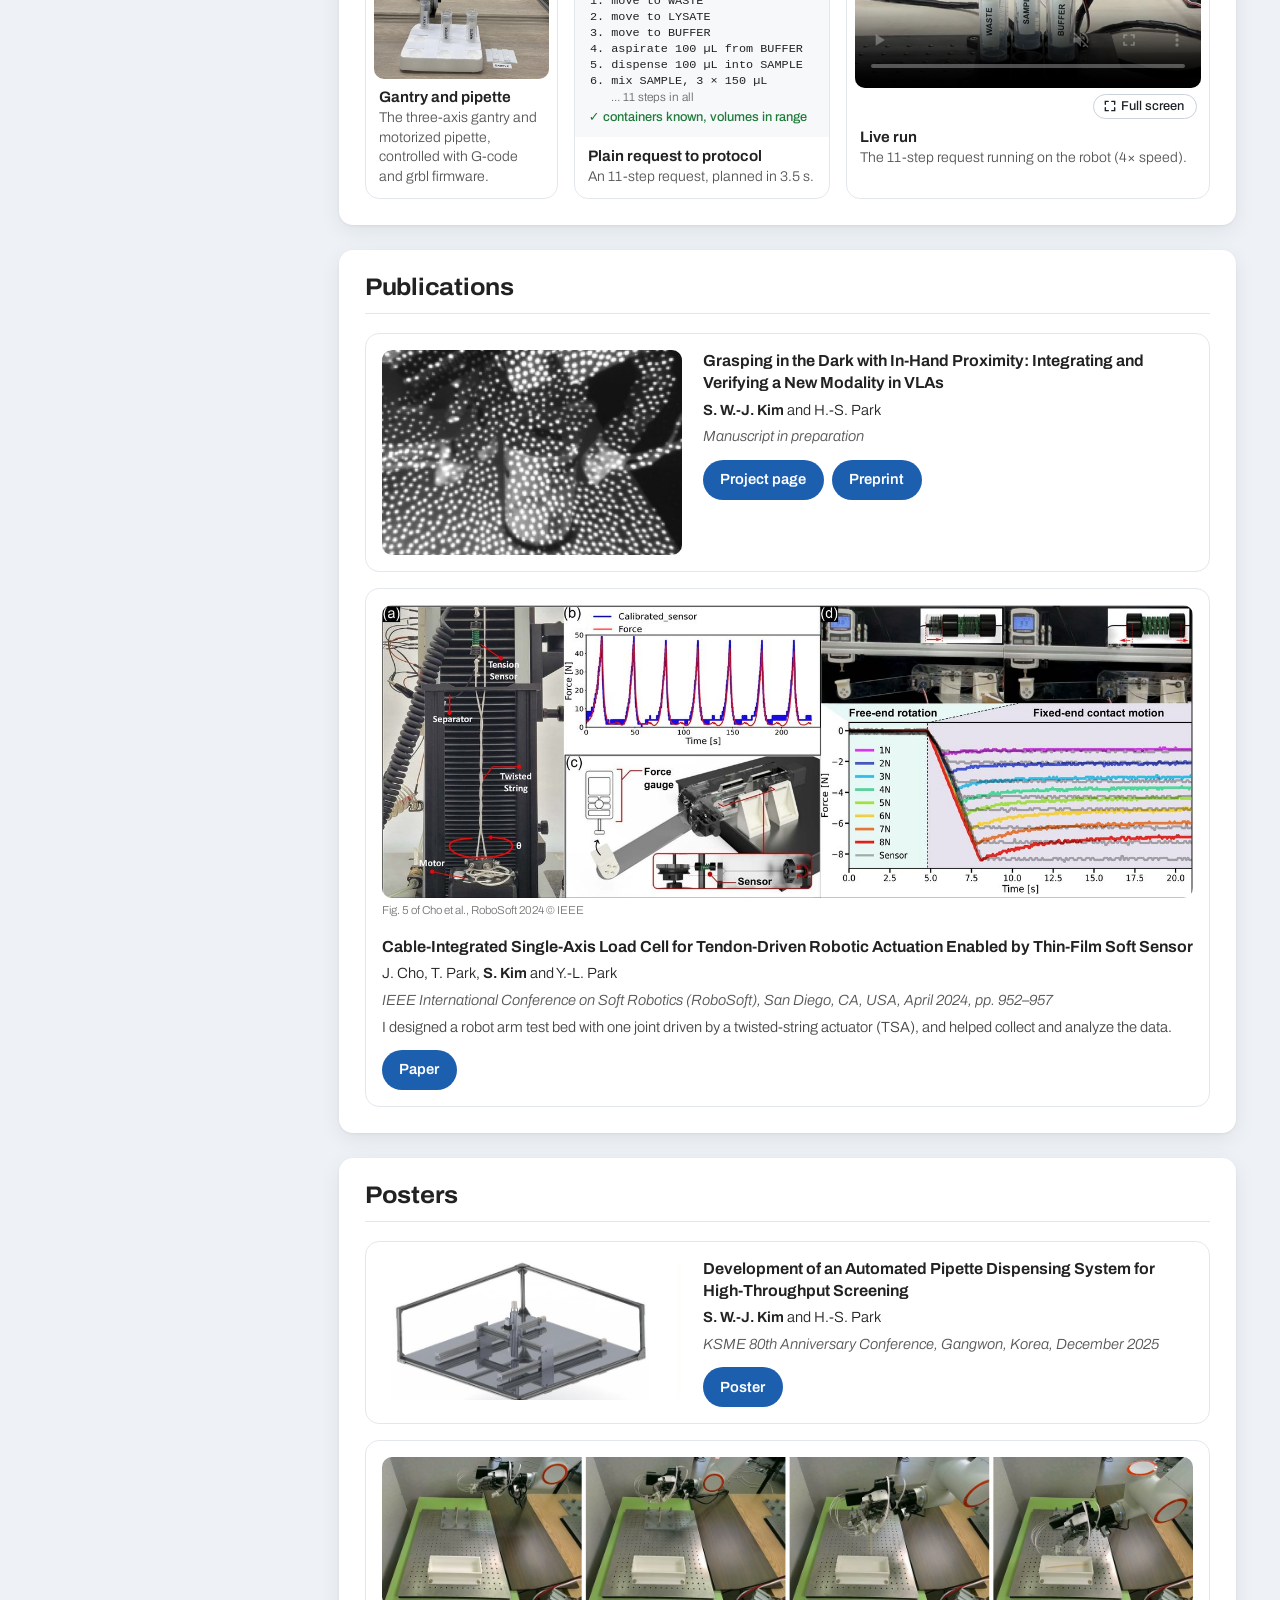
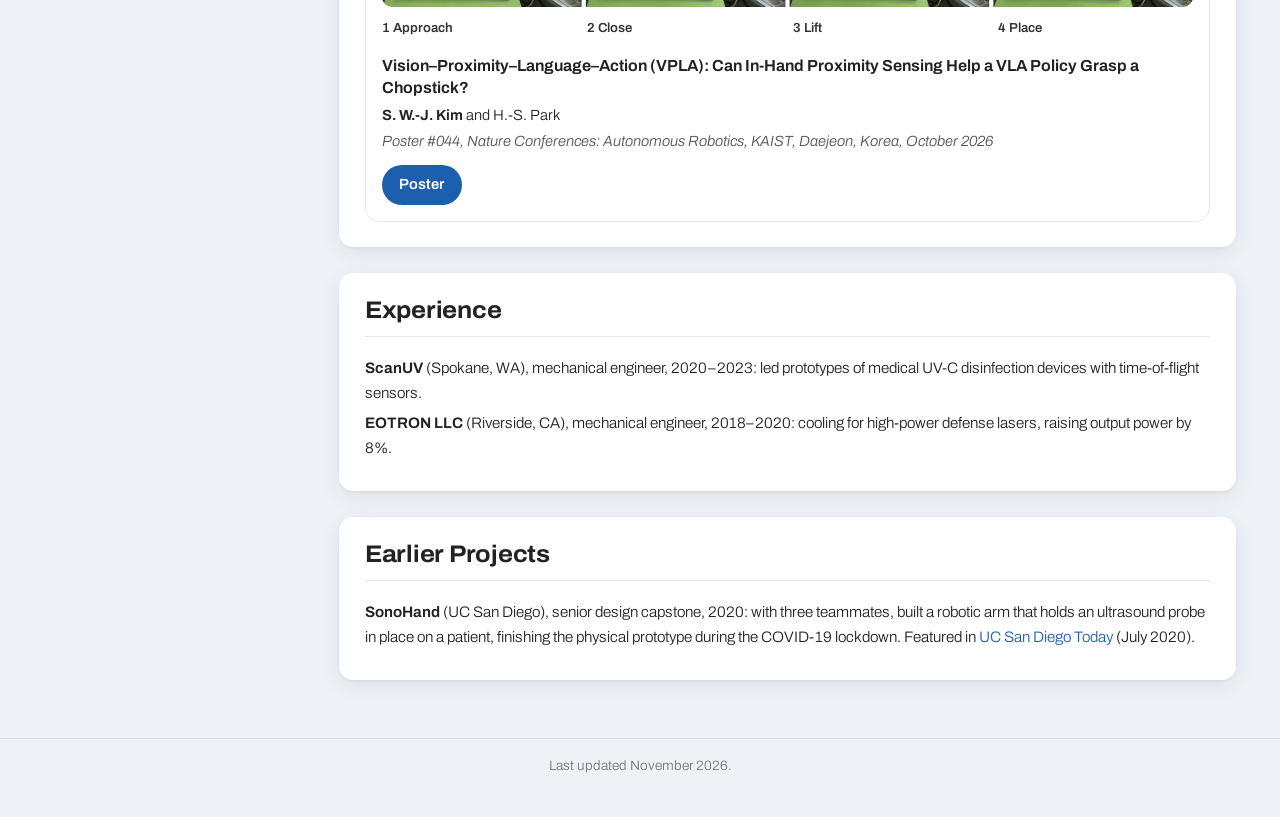
==== commit 14b49f39: "Personal website Co-Authored-By: Claude Opus 5.5 <noreply@anthropic.com>" ====
--- a/index.html
+++ b/index.html
@@ -36,7 +36,7 @@
   <p class="icons">
     <a href="https://www.linkedin.com/in/simonwjkim" aria-label="LinkedIn" title="LinkedIn"><svg viewBox="0 0 24 24" aria-hidden="true"><rect x="2" y="2" width="20" height="20" rx="4" fill="currentColor"/><rect x="6" y="10" width="2.6" height="8" fill="#fff"/><circle cx="7.3" cy="6.9" r="1.6" fill="#fff"/><path d="M11 10h2.5v1.3c.5-.9 1.6-1.5 2.9-1.5 2.1 0 3.1 1.3 3.1 3.6V18h-2.6v-4.2c0-1.1-.4-1.8-1.4-1.8s-1.9.8-1.9 2V18H11z" fill="#fff"/></svg></a>
   </p>
-  <p class="side-cv"><a class="pill" href="files/Simon_Kim_CV_v5.pdf">CV (PDF)</a></p>
+  <p class="side-cv"><a class="pill" href="files/Simon_Kim_CV_v6.pdf">CV (PDF)</a></p>
 </aside>
 
 <main class="pf-main">
@@ -93,7 +93,7 @@
   <p class="red">Applying to PhD programs for Fall 2027</p>
   <p class="pills">
     <a class="pill" href="mailto:simonkim02@kaist.ac.kr">Email</a>
-    <a class="pill" href="files/Simon_Kim_CV_v5.pdf">CV</a>
+    <a class="pill" href="files/Simon_Kim_CV_v6.pdf">CV</a>
     <a class="pill" href="https://www.linkedin.com/in/simonwjkim">LinkedIn</a>
     <!-- arXiv pill goes here once the preprint has its ID -->
   </p>
@@ -104,7 +104,7 @@
 
   <article class="system">
     <h3>Grasping in the dark: a new sense for a VLA policy</h3>
-    <p>I built <b>ToF proximity sensors into a dexterous robot hand</b>, built a leader-follower teleoperation system to record demonstrations in the dark, and <b>made a pretrained VLA policy use the new sense</b> (VPLA: vision-proximity-language-action). To be submitted to RSS 2027.</p>
+    <p>I built <b>ToF proximity sensors into a dexterous robot hand</b>, built a leader-follower teleoperation system to record demonstrations in the dark, and <b>made a pretrained VLA policy use the new sense</b> (VPLA: vision-proximity-language-action).</p>
     <p class="btns"><a class="btn" href="vpla/">Project page</a><a class="btn" href="vpla/story.html">Full story</a><a class="btn" href="https://drive.google.com/file/d/13iM1GC16_O8QYmKsmqRwrK4ksybVNLFT/view">Preprint</a><a class="btn" href="vpla/trials/">Every robot trial in the paper (videos)</a></p>
     <div class="cards">
       <figure class="card mcard" style="--ar:1.54"><div class="tagged edge"><span class="hlab up" style="left:11.1%;transform:translateX(-35%)">Index ToF</span><span class="hlab up" style="left:37.9%">Palm ToF</span><img src="media/vpla/hand-tof-v20.jpg" width="1240" height="805" loading="lazy" alt="The robot hand seen from the palm side, with ToF sensor boards in the index and middle fingertips and in the palm; lines mark the three sensors the policy uses."><span class="hlab down" style="left:10.5%;transform:translateX(-35%)">Middle ToF</span></div><figcaption><b>ToF sensor hand</b> Seven ToF proximity sensors; the policy reads the palm and two fingertip sensors.</figcaption></figure>
@@ -136,11 +136,11 @@
 <section id="publications" aria-labelledby="pubs-h">
   <h2 id="pubs-h" class="sec">Publications</h2>
   <article class="card pub">
-    <a class="thumb" href="vpla/"><img src="media/vpla/rss-ir-thumb.jpg" width="600" height="410" loading="lazy" alt="Infrared side view in complete darkness: the robot hand closing around a Pringles can."></a>
+    <a class="thumb" href="vpla/"><img src="media/vpla/dark-grasp-ir-thumb.jpg" width="600" height="410" loading="lazy" alt="Infrared side view in complete darkness: the robot hand closing around a Pringles can."></a>
     <div>
       <h3>Grasping in the Dark with In-Hand Proximity: Integrating and Verifying a New Modality in VLAs</h3>
       <p class="authors"><b>S. W.-J. Kim</b> and H.-S. Park</p>
-      <p class="venue">In preparation for Robotics: Science and Systems (RSS) 2027</p>
+      <p class="venue">Manuscript in preparation</p>
       <p class="plinks btns"><a class="btn" href="vpla/">Project page</a><a class="btn" href="https://drive.google.com/file/d/13iM1GC16_O8QYmKsmqRwrK4ksybVNLFT/view">Preprint</a></p>
     </div>
   </article>
--- a/assets/style.css
+++ b/assets/style.css
@@ -101,6 +101,7 @@
 @media (max-width: 700px) {
   .built { flex-direction: column; }
   .built figure { width: 100%; }
+  .built > figure { flex-basis: auto !important; }  /* the inline 760px basis would become a height in the column */
   .built img, .built video { max-height: 70vh; width: auto; margin: 0 auto; }
 }
 .testclip { max-width: 45rem; margin-top: 1.5rem; }
--- a/assets/home.css
+++ b/assets/home.css
@@ -94,7 +94,11 @@
 @media (max-width: 700px) { .mcard img, .mcard video { max-height: 340px; } }
 /* phone: the result map comes right under the sentence; the sidebar sits at the top, so "About" leaves the nav */
 @media (max-width: 700px) { .pf-hero .f1-map { order: -1; } .nav-about { display: none; } }
-@media (max-width: 700px) { .pill-nav { justify-content: center; } .pill-nav a { padding: .25rem .45rem; font-size: .8rem; } }
+@media (max-width: 700px) { .pill-nav { justify-content: safe center; } .pill-nav a { padding: .25rem .45rem; font-size: .8rem; } }
+/* phones narrower than 380 px: the four nav links fit in one row without being cut (safe center: never cut the first link) */
+@media (max-width: 380px) { .pill-nav a { padding: .25rem .3rem; font-size: .75rem; } }
+/* a nav tap lands the section title below the fixed nav, not under it */
+[id] { scroll-margin-top: 3.6rem; }
 
 /* v7: one thumbnail width for every publication card, each image at its own aspect ratio, so the titles line up */
 .pub, .pub:has(.wide) { grid-template-columns: 300px minmax(0, 1fr); }
@@ -169,6 +173,8 @@
   font-size: 12px; font-weight: 700; line-height: 1.2; padding: 1px 5px; white-space: nowrap; }
 .hlab.up { top: .15rem; }
 .hlab.down { bottom: .15rem; }
+/* phones narrower than 380 px: tighter labels, and "Palm ToF" sits a little right of its leader line, so it no longer overlaps "Index ToF" */
+@media (max-width: 380px) { .hlab { padding: 1px 3px; } .hlab.up + .hlab.up { transform: translateX(-25%); } }
 .mcard .tagged.edge { background: #fff; }
 .built + .built { margin-top: 1.2rem; }
 /* v17: the poster strip's step names sit under its four photos (the poster's printed badges are left out) */
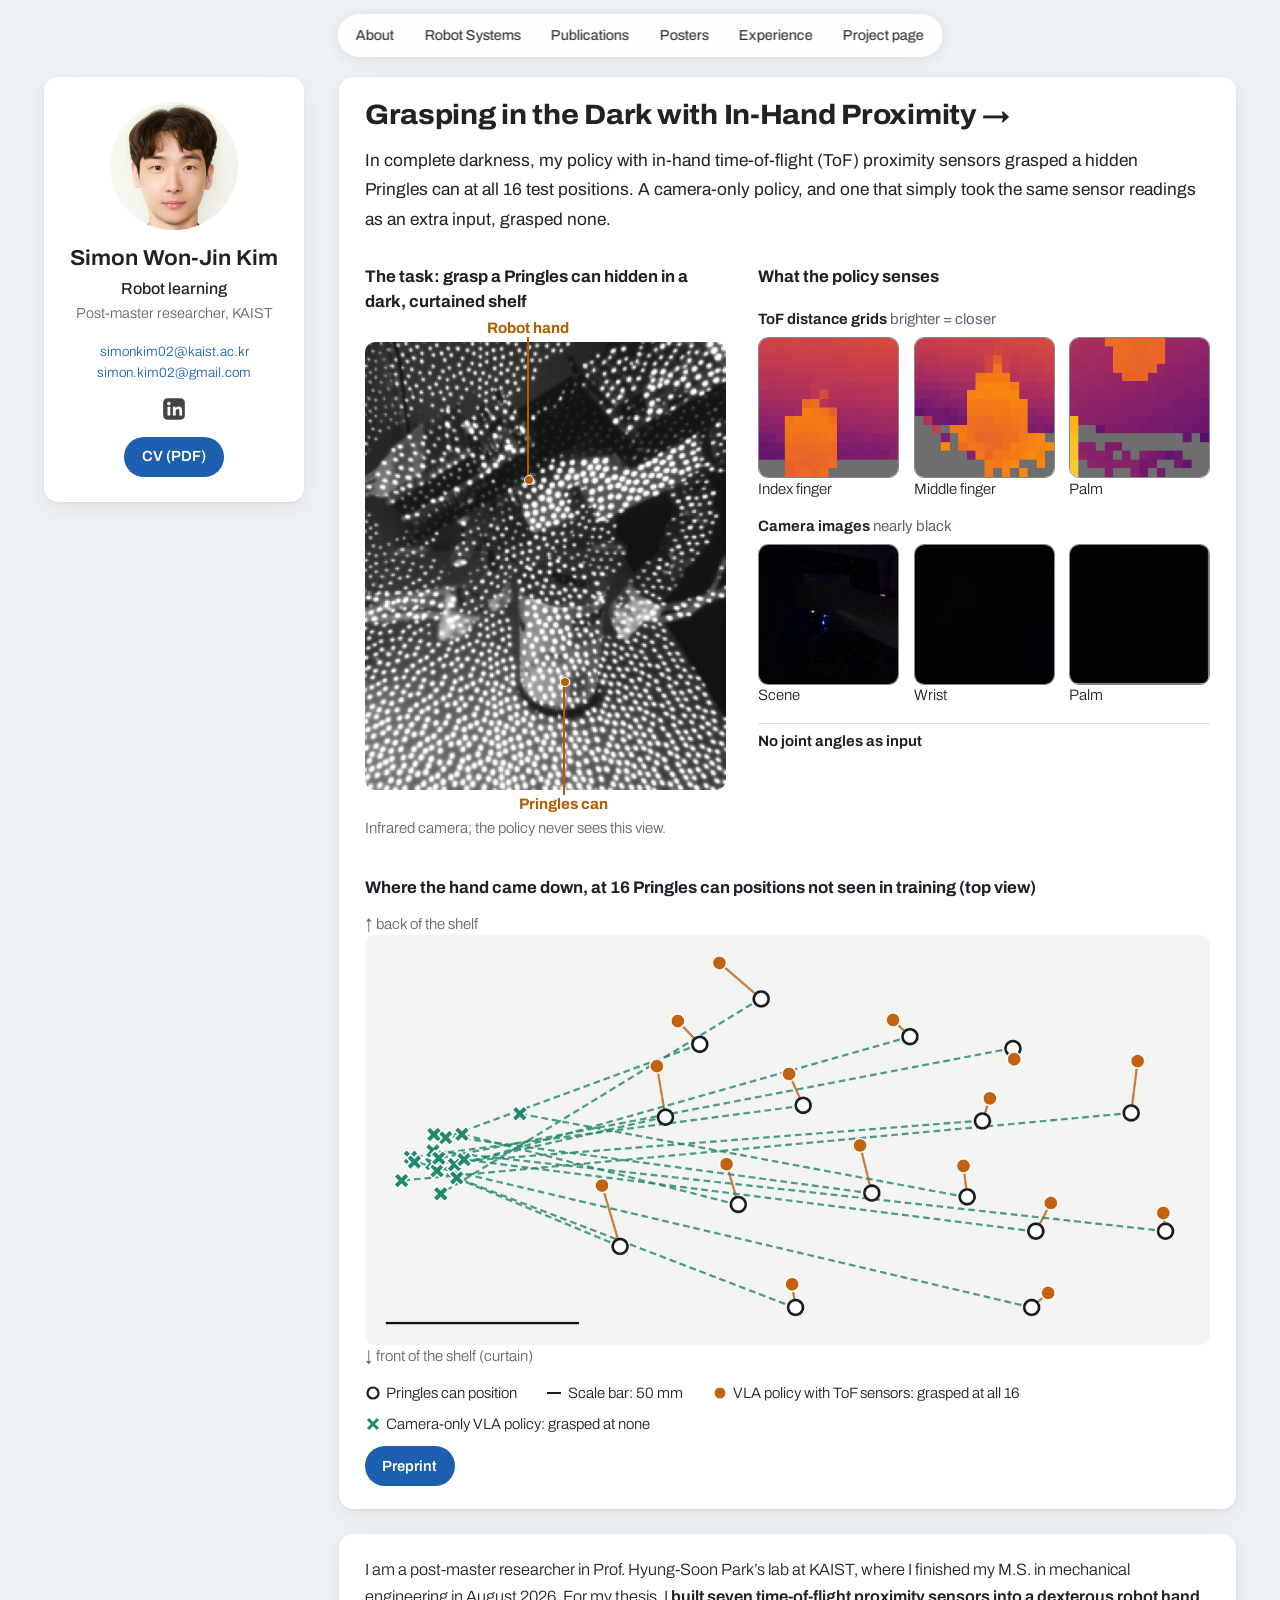
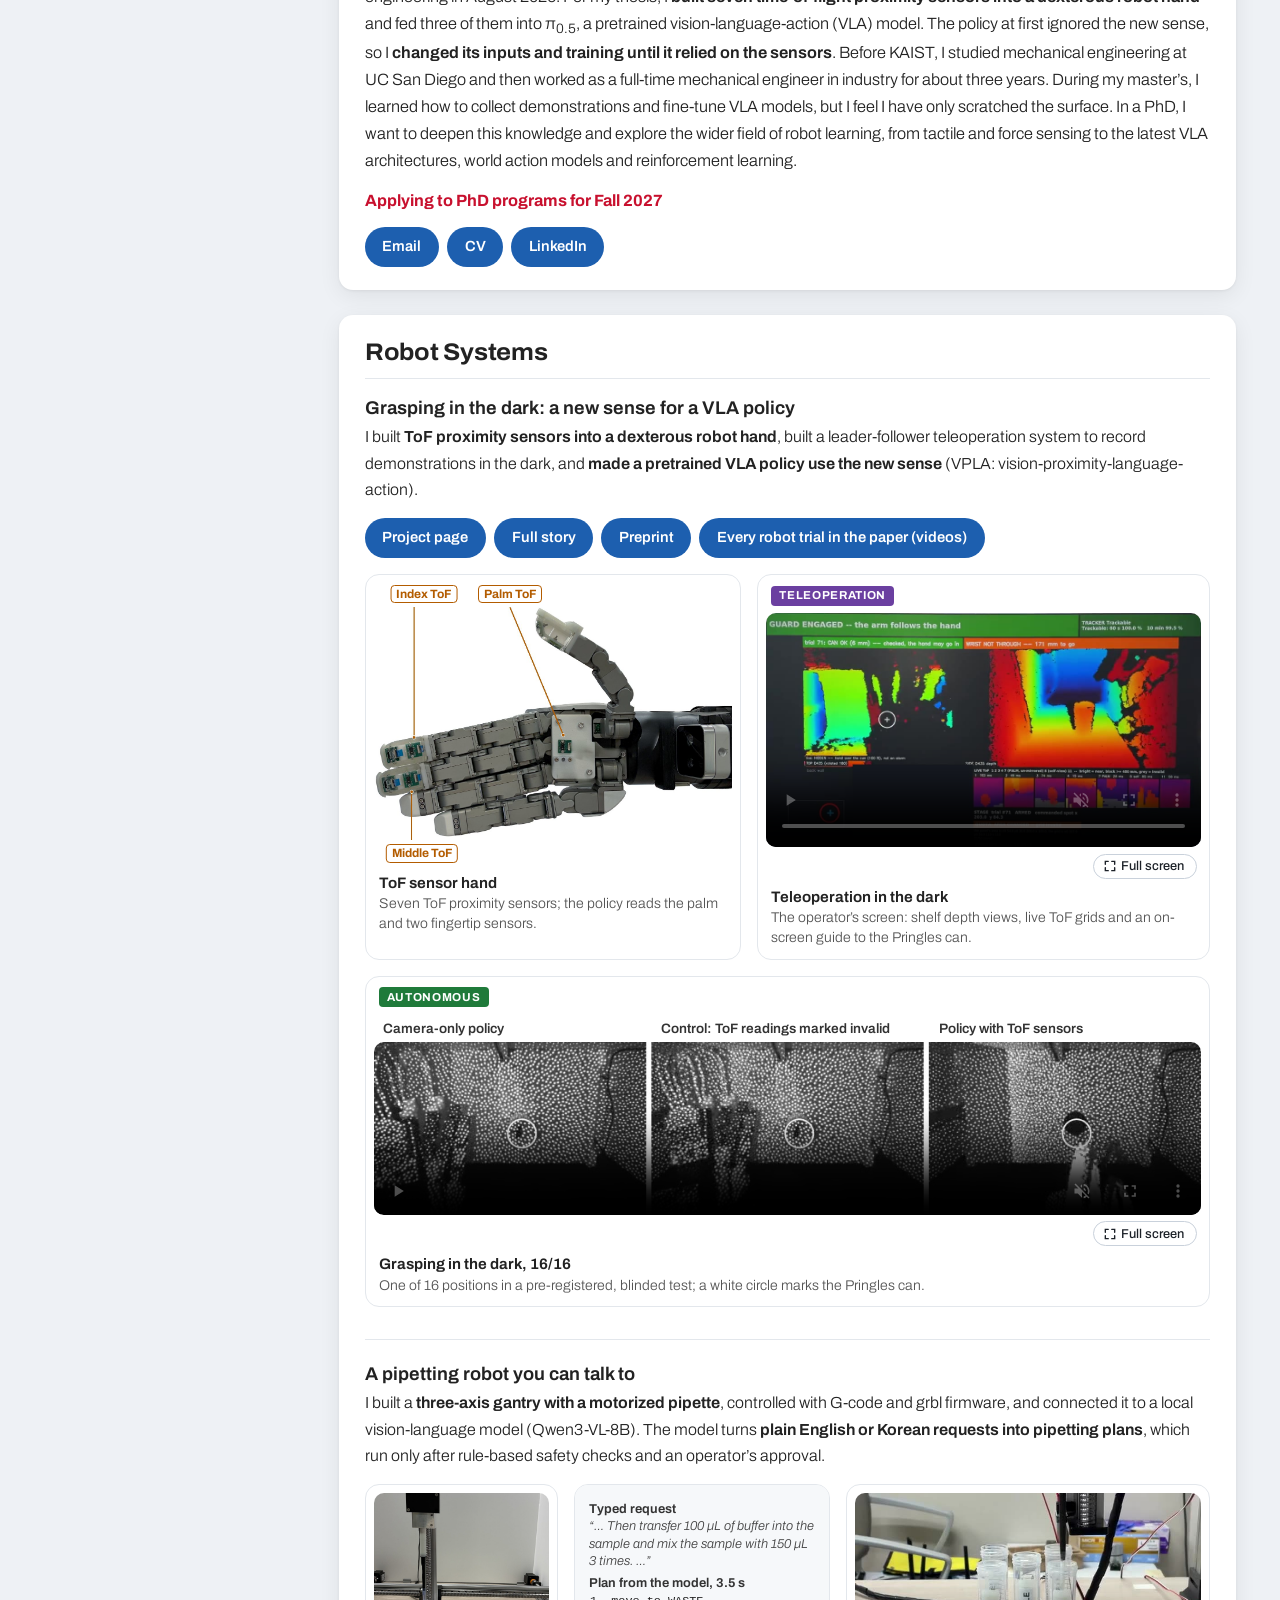
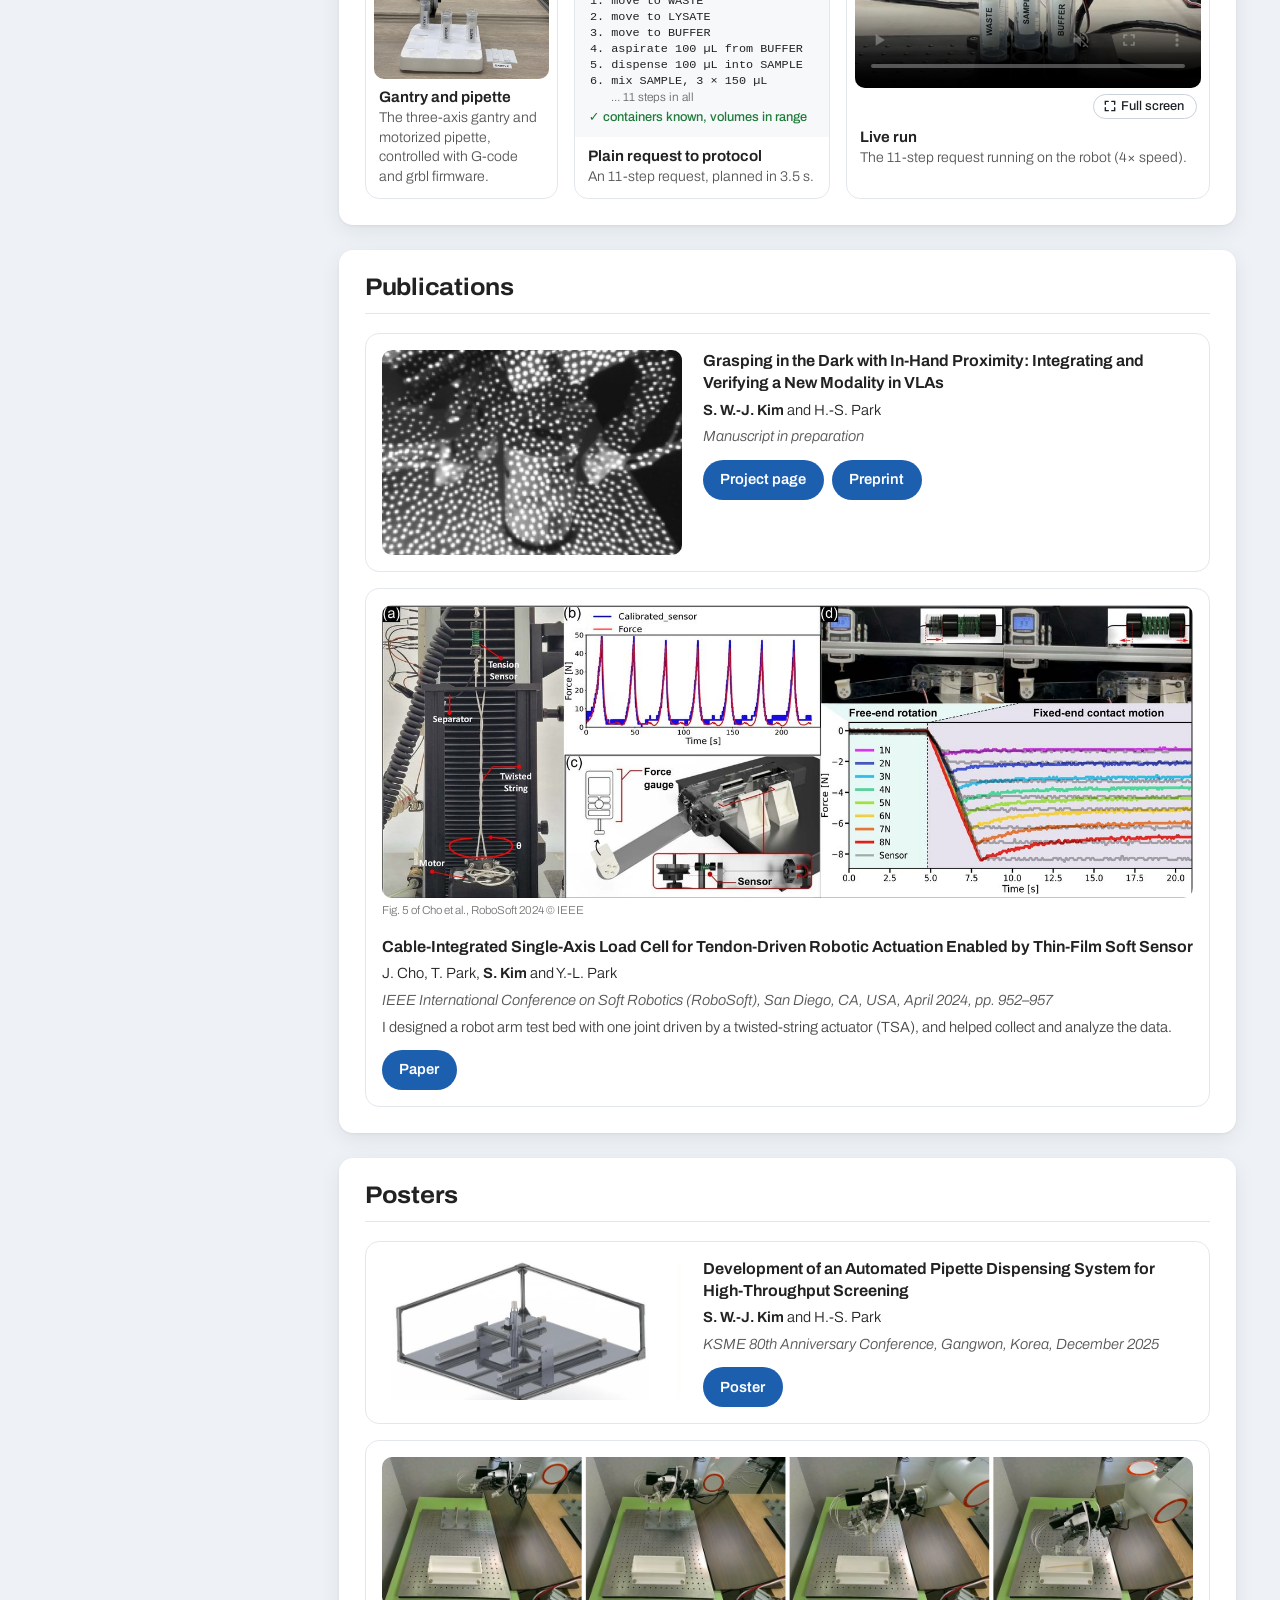
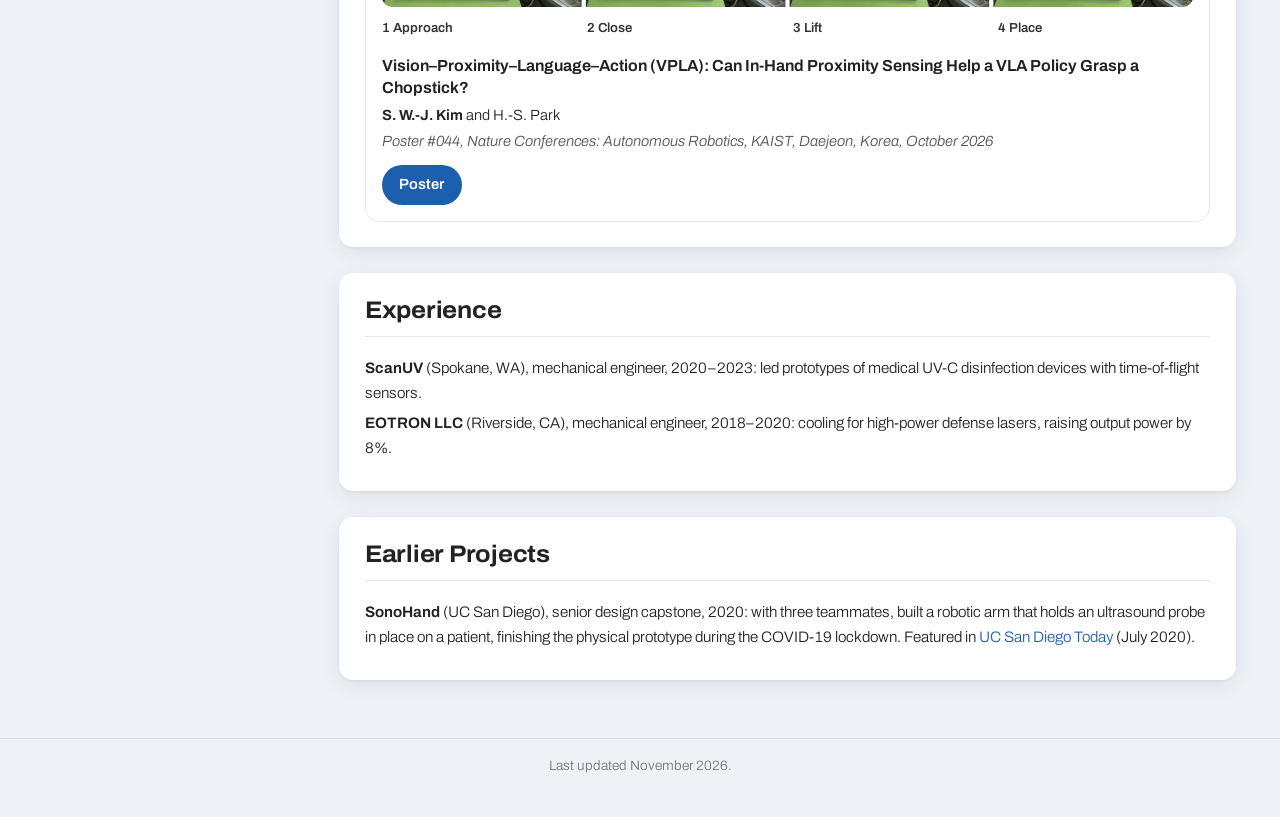
==== commit 5749dad7: "Home page: about three years of full-time industry experience Co-Authored-By: Claude Opus 5.5 <norep" ====
--- a/index.html
+++ b/index.html
@@ -89,7 +89,7 @@
 </section>
 
 <section class="bio card" aria-label="About me">
-  <p>I am a post-master researcher in Prof. Hyung-Soon Park&rsquo;s lab at KAIST, where I finished my M.S. in mechanical engineering in August 2026. For my thesis, I <b>built seven time-of-flight proximity sensors into a dexterous robot hand</b> and fed three of them into &pi;<sub>0.5</sub>, a pretrained vision-language-action (VLA) model. The policy at first ignored the new sense, so I <b>changed its inputs and training until it relied on the sensors</b>. Before KAIST, I studied mechanical engineering at UC San Diego and worked as a mechanical engineer in industry for around four and a half years. During my master&rsquo;s, I learned how to collect demonstrations and fine-tune VLA models, but I feel I have only scratched the surface. In a PhD, I want to deepen this knowledge and explore the wider field of robot learning, from tactile and force sensing to the latest VLA architectures, world action models and reinforcement learning.</p>
+  <p>I am a post-master researcher in Prof. Hyung-Soon Park&rsquo;s lab at KAIST, where I finished my M.S. in mechanical engineering in August 2026. For my thesis, I <b>built seven time-of-flight proximity sensors into a dexterous robot hand</b> and fed three of them into &pi;<sub>0.5</sub>, a pretrained vision-language-action (VLA) model. The policy at first ignored the new sense, so I <b>changed its inputs and training until it relied on the sensors</b>. Before KAIST, I studied mechanical engineering at UC San Diego and then worked as a full-time mechanical engineer in industry for about three years. During my master&rsquo;s, I learned how to collect demonstrations and fine-tune VLA models, but I feel I have only scratched the surface. In a PhD, I want to deepen this knowledge and explore the wider field of robot learning, from tactile and force sensing to the latest VLA architectures, world action models and reinforcement learning.</p>
   <p class="red">Applying to PhD programs for Fall 2027</p>
   <p class="pills">
     <a class="pill" href="mailto:simonkim02@kaist.ac.kr">Email</a>
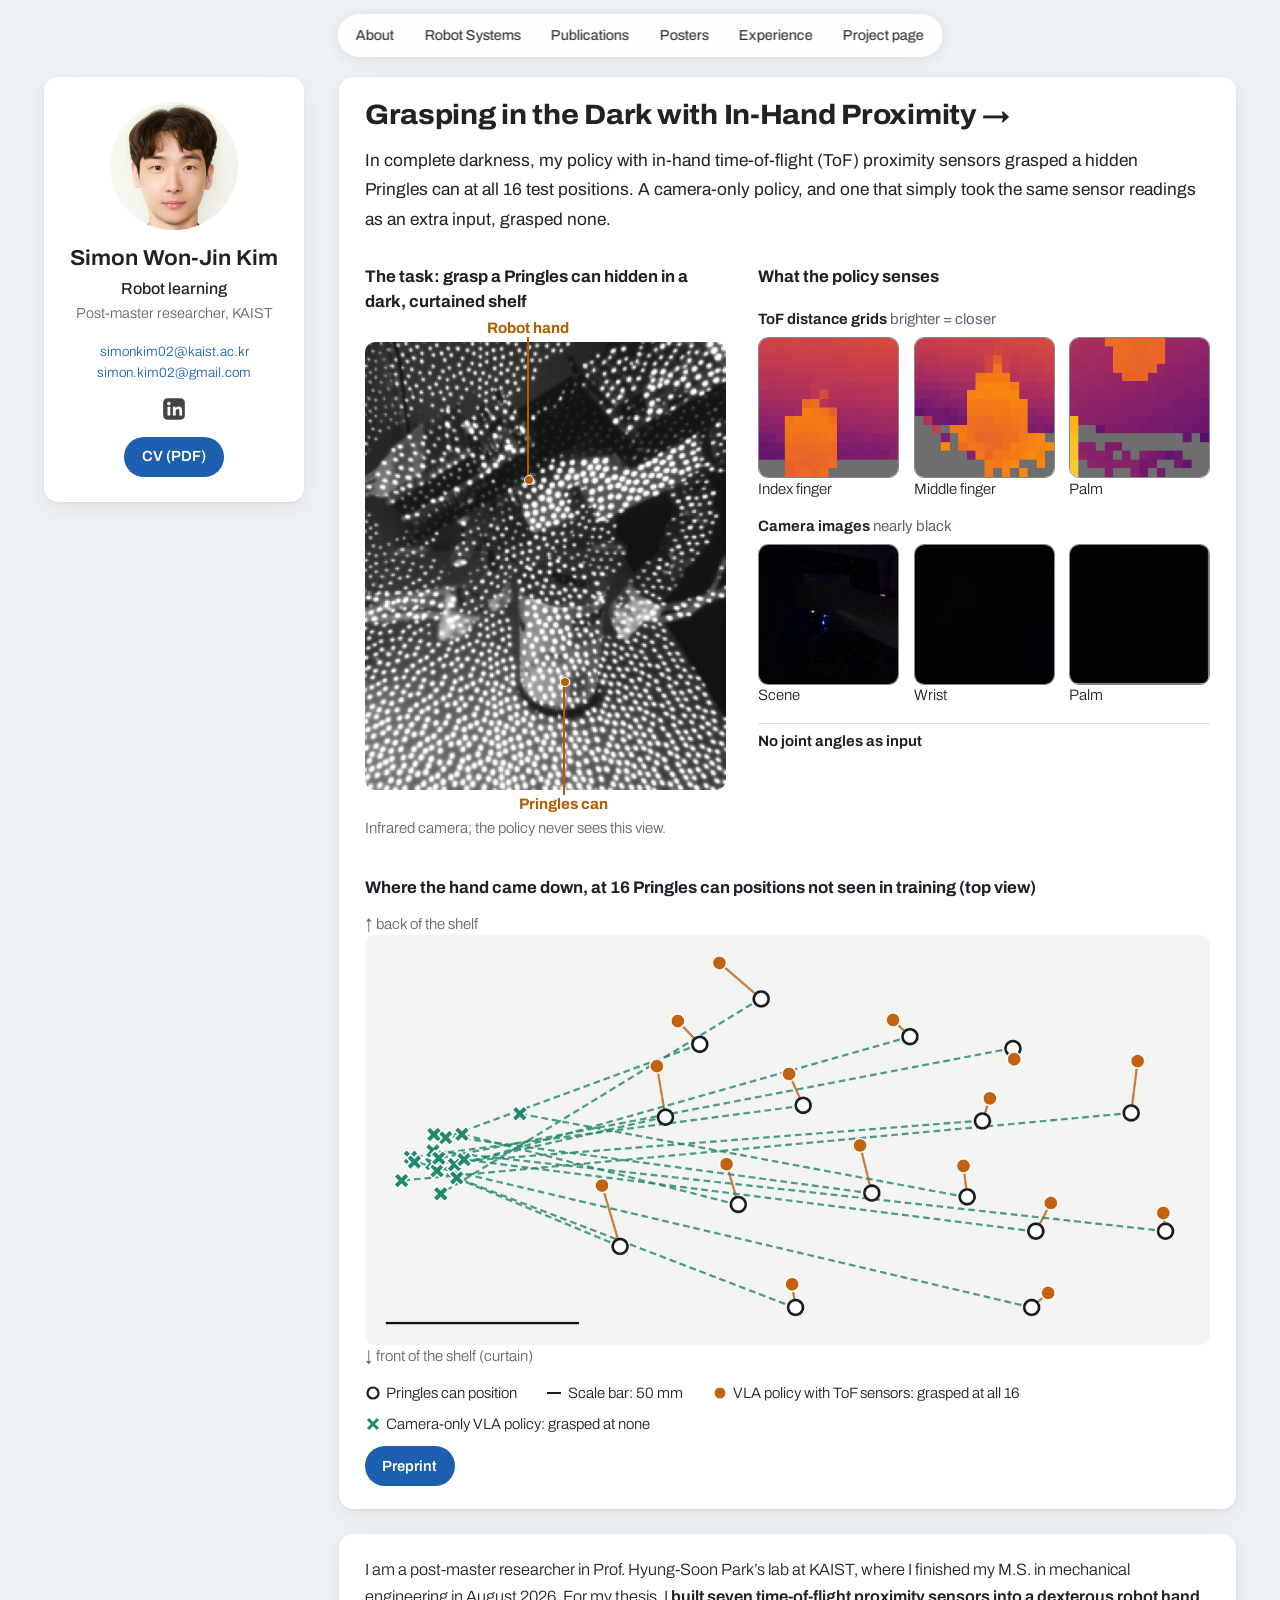
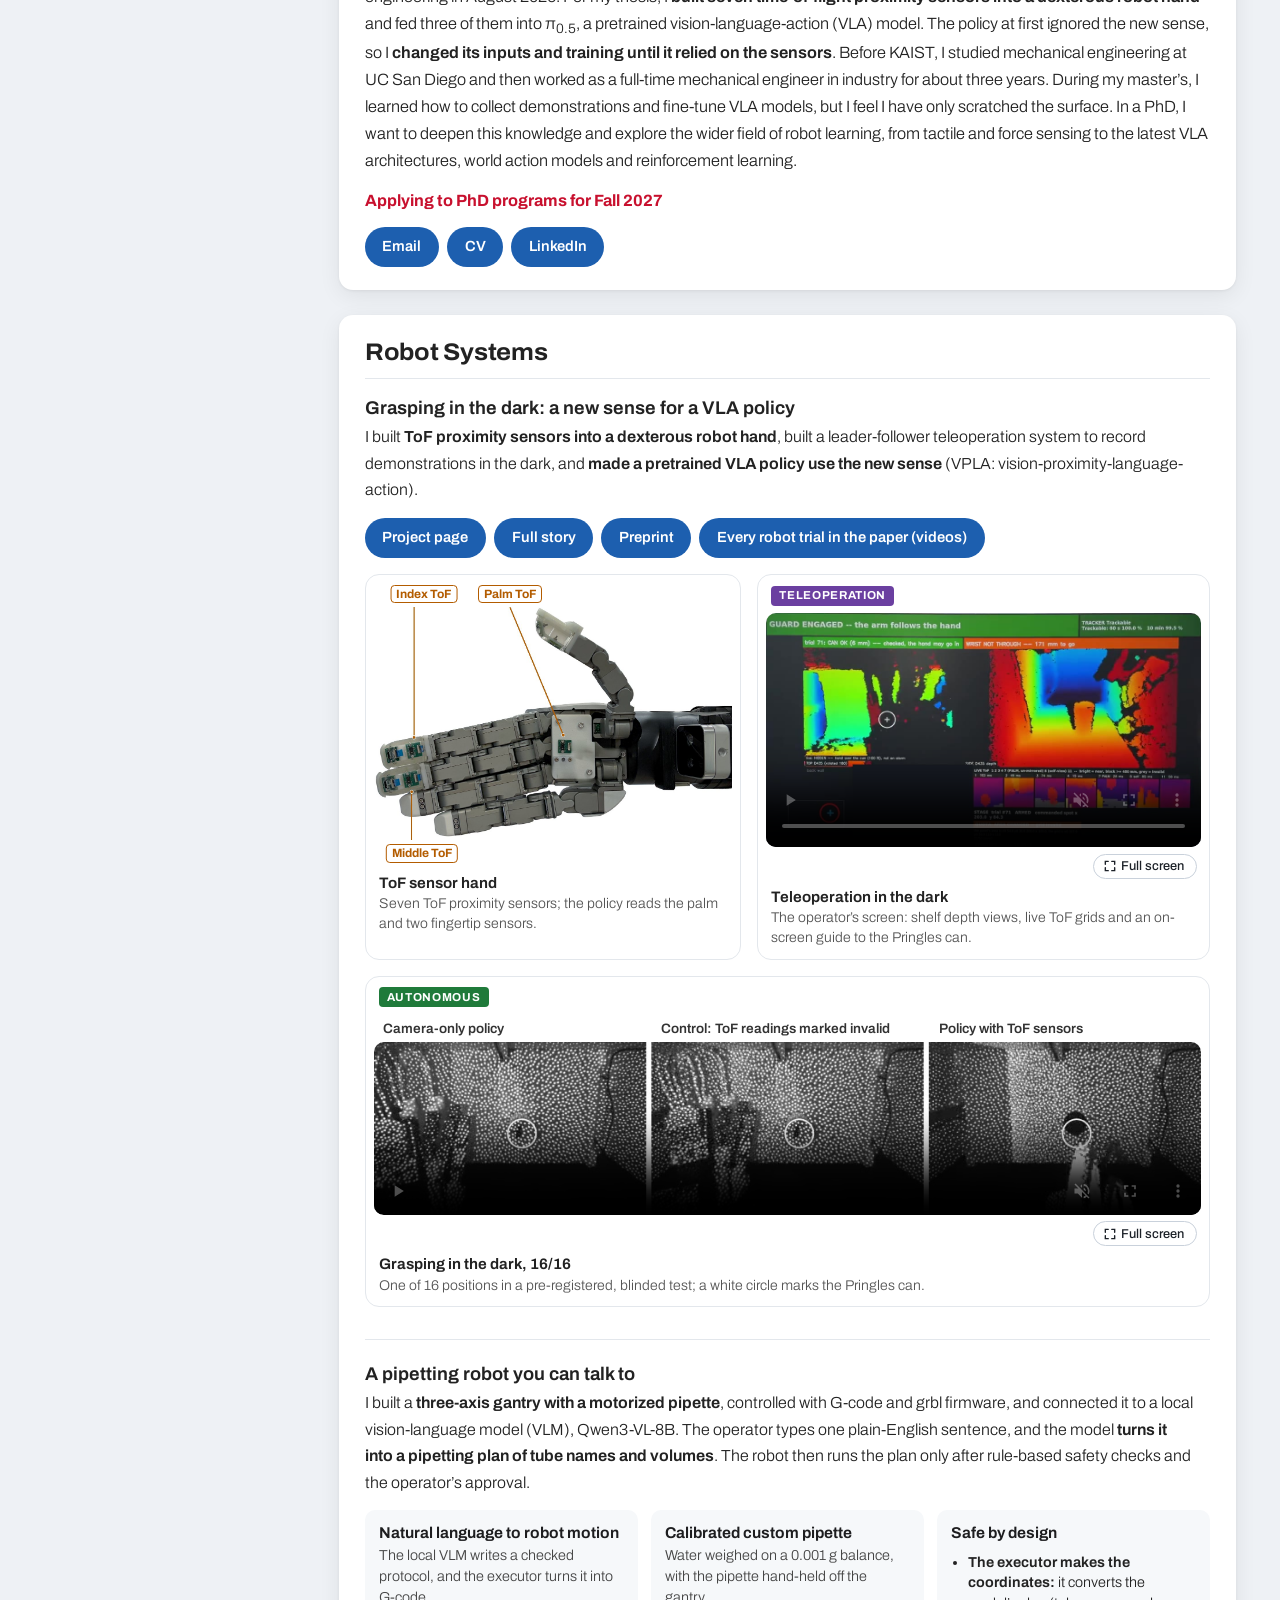
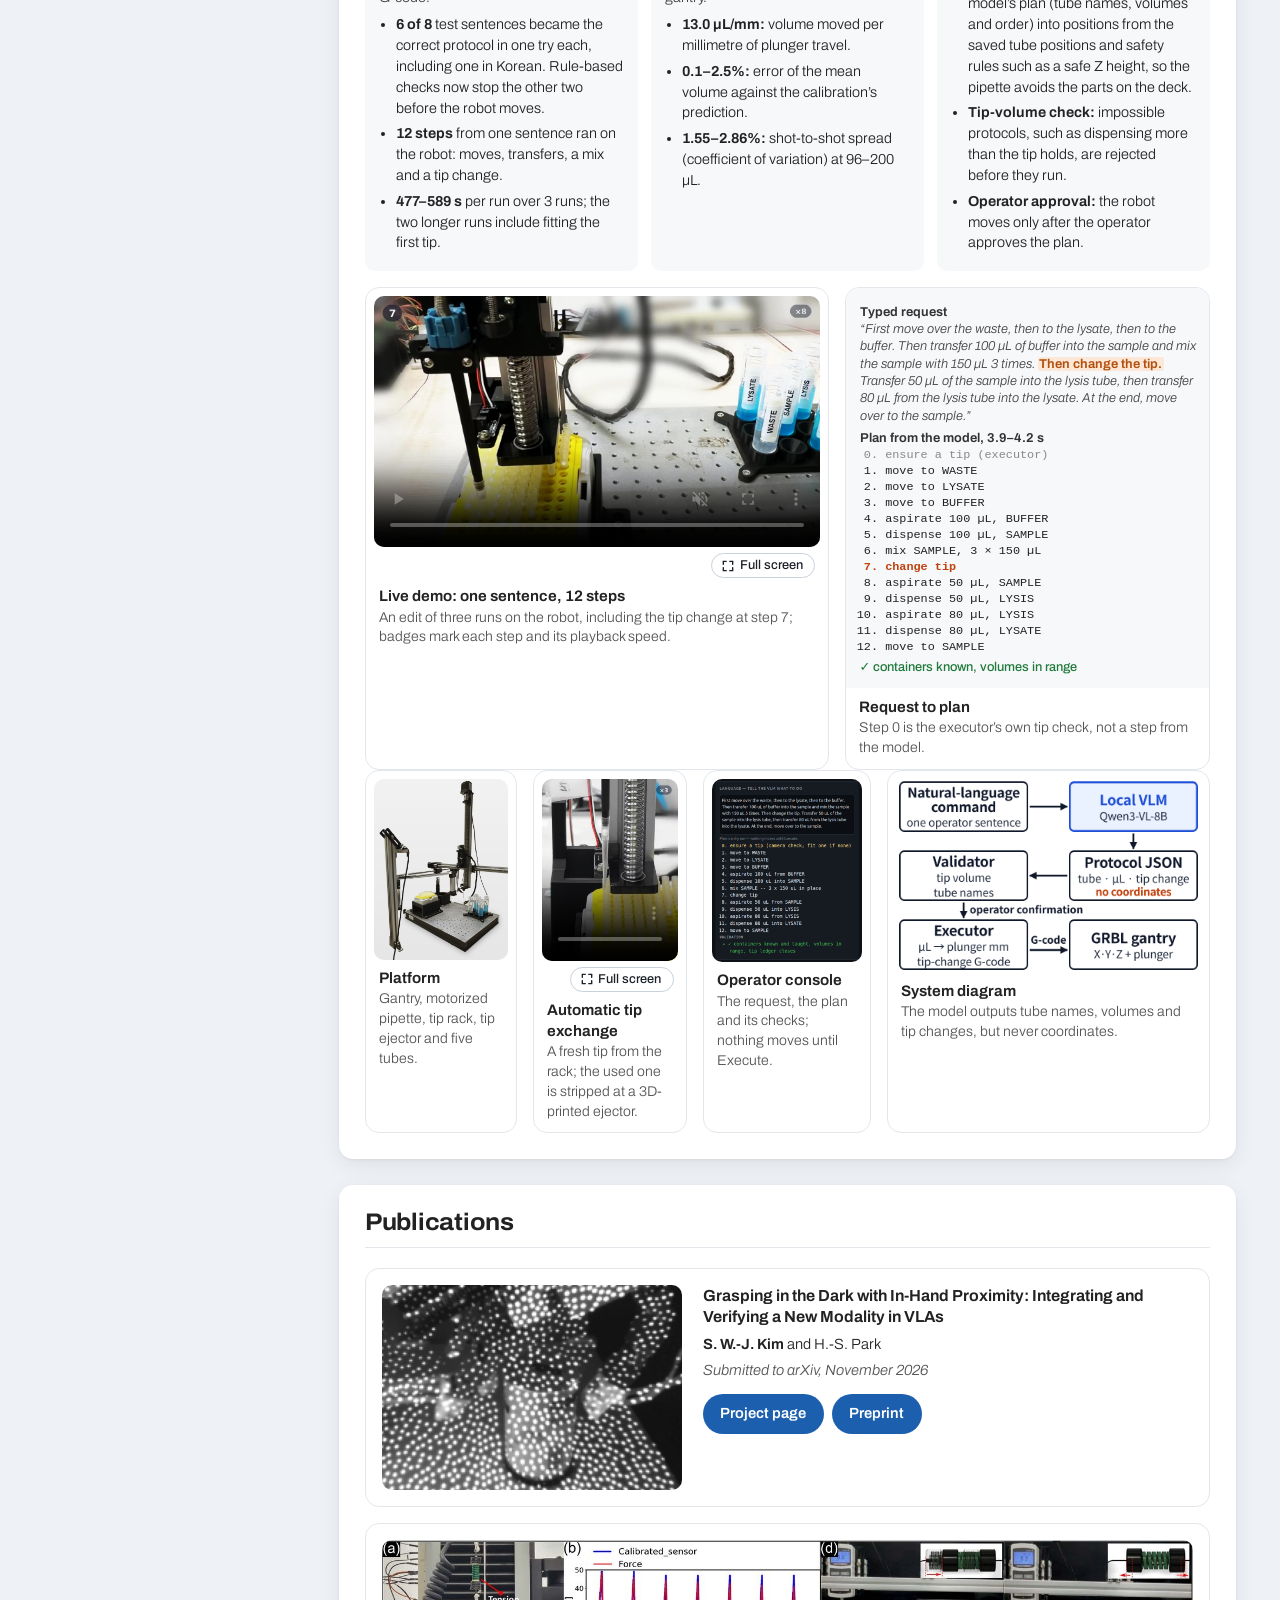
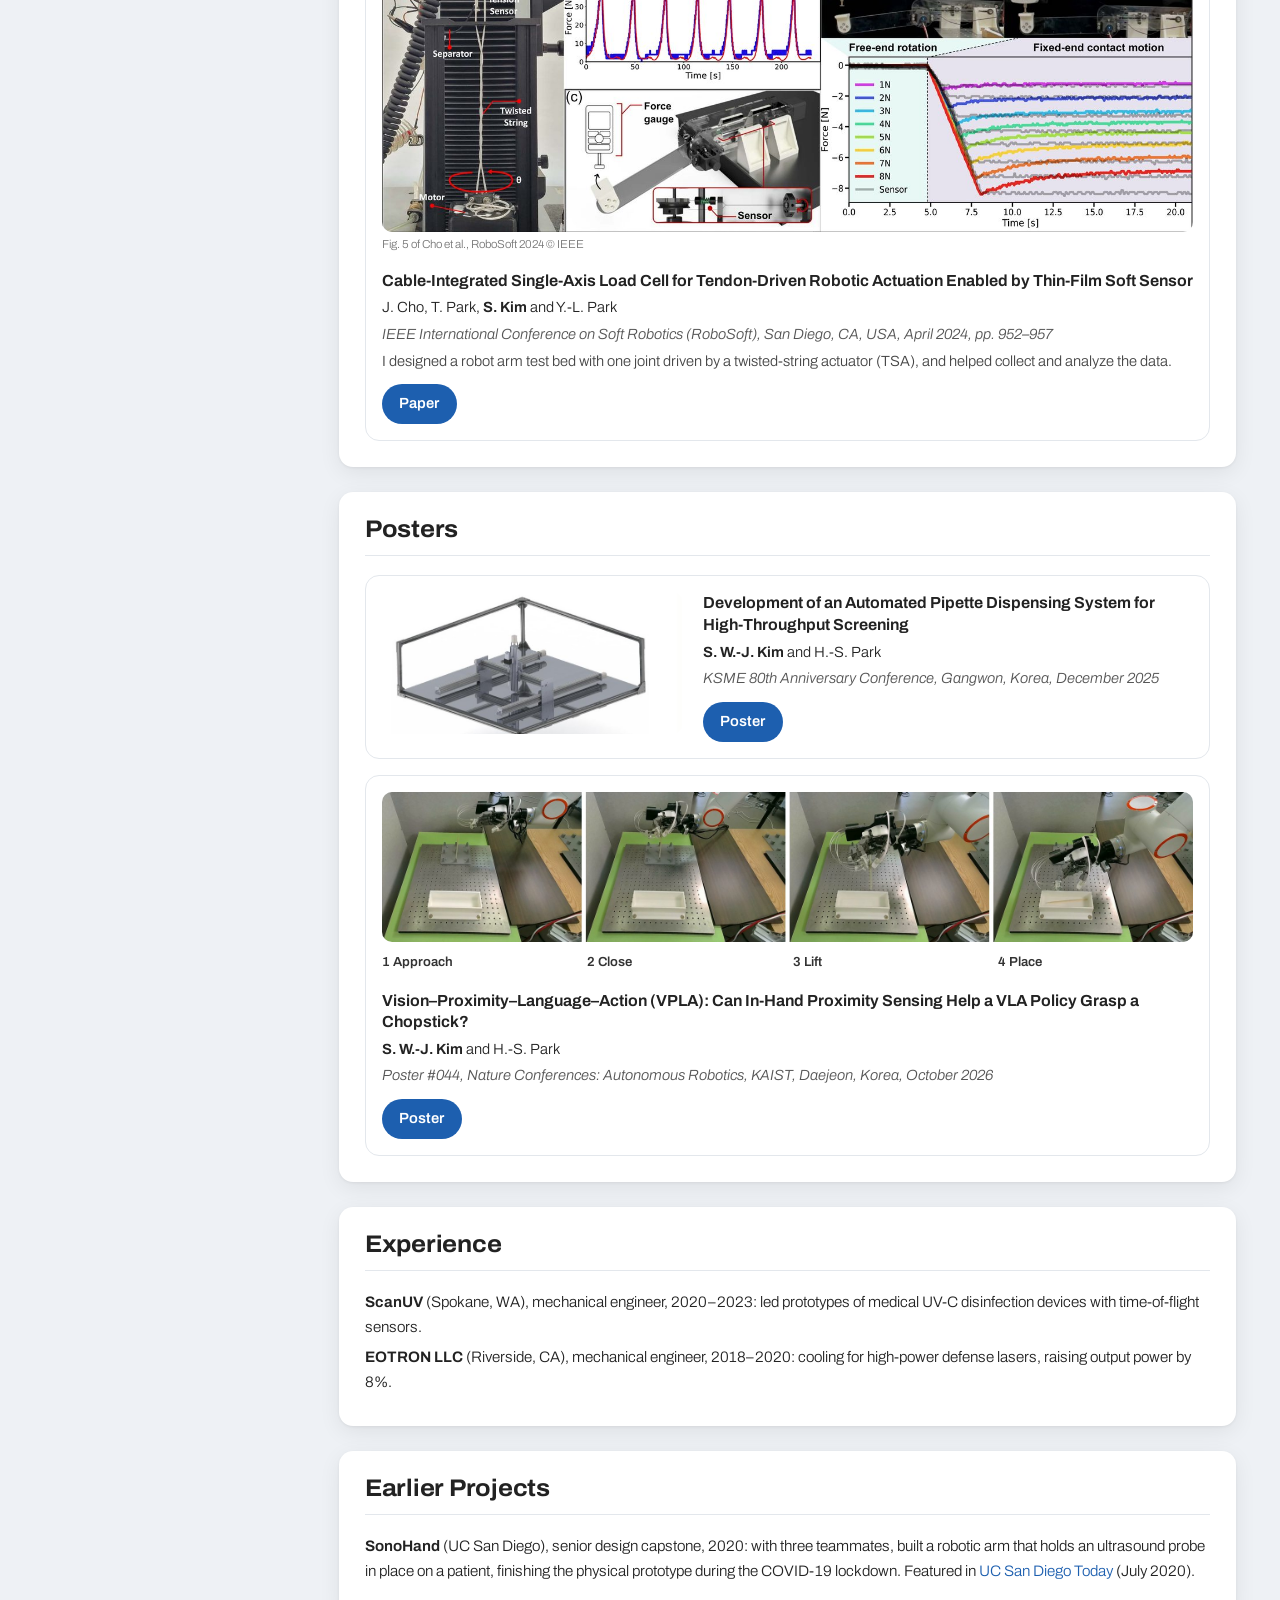
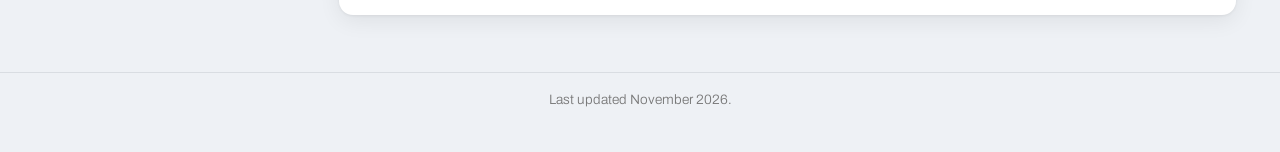
==== commit a6a8be9c: "site-v26: pipetting robot from the 2026 report slide, in English - The three result blocks of the Ko" ====
--- a/index.html
+++ b/index.html
@@ -115,20 +115,51 @@
 
   <article class="system">
     <h3>A pipetting robot you can talk to</h3>
-    <p>I built a <b>three-axis gantry with a motorized pipette</b>, controlled with G-code and grbl firmware, and connected it to a local vision-language model (Qwen3-VL-8B). The model turns <b>plain English or Korean requests into pipetting plans</b>, which run only after rule-based safety checks and an operator&rsquo;s approval.</p>
+    <p>I built a <b>three-axis gantry with a motorized pipette</b>, controlled with G-code and grbl firmware, and connected it to a local vision-language model (VLM), Qwen3-VL-8B. The operator types one plain-English sentence, and the model <b>turns it into a pipetting plan of tube names and volumes</b>. The robot then runs the plan only after rule-based safety checks and the operator&rsquo;s approval.</p>
+    <div class="pfacts">
+      <div>
+        <p class="pf-lead"><b>Natural language to robot motion</b> The local VLM writes a checked protocol, and the executor turns it into G-code.</p>
+        <ul>
+          <li><b>6 of 8</b> test sentences became the correct protocol in one try each, including one in Korean. Rule-based checks now stop the other two before the robot moves.</li>
+          <li><b>12 steps</b> from one sentence ran on the robot: moves, transfers, a mix and a tip change.</li>
+          <li><b>477&ndash;589 s</b> per run over 3 runs; the two longer runs include fitting the first tip.</li>
+        </ul>
+      </div>
+      <div>
+        <p class="pf-lead"><b>Calibrated custom pipette</b> Water weighed on a 0.001 g balance, with the pipette hand-held off the gantry.</p>
+        <ul>
+          <li><b>13.0 &micro;L/mm:</b> volume moved per millimetre of plunger travel.</li>
+          <li><b>0.1&ndash;2.5%:</b> error of the mean volume against the calibration&rsquo;s prediction.</li>
+          <li><b>1.55&ndash;2.86%:</b> shot-to-shot spread (coefficient of variation) at 96&ndash;200 &micro;L.</li>
+        </ul>
+      </div>
+      <div>
+        <p class="pf-lead"><b>Safe by design</b></p>
+        <ul>
+          <li><b>The executor makes the coordinates:</b> it converts the model&rsquo;s plan (tube names, volumes and order) into positions from the saved tube positions and safety rules such as a safe Z height, so the pipette avoids the parts on the deck.</li>
+          <li><b>Tip-volume check:</b> impossible protocols, such as dispensing more than the tip holds, are rejected before they run.</li>
+          <li><b>Operator approval:</b> the robot moves only after the operator approves the plan.</li>
+        </ul>
+      </div>
+    </div>
     <div class="cards">
-      <figure class="card mcard" style="--ar:.945"><img src="media/pipette/gantry-white.jpg" width="1200" height="1270" loading="lazy" alt="An aluminium three-axis gantry in front of a white backdrop, its motorized pipette above three labelled tubes and a sample plate."><figcaption><b>Gantry and pipette</b> The three-axis gantry and motorized pipette, controlled with G-code and grbl firmware.</figcaption></figure>
-      <figure class="card tcard" style="--ar:1.25">
-        <div class="plan" role="img" aria-label="A typed request and the 11-step pipetting plan the model made from it in 3.5 seconds, with the checks it passed.">
+      <figure class="card mcard" style="--ar:1.778"><video autoplay controls muted loop playsinline preload="metadata" poster="media/pipette/demo-12step-v26.jpg" width="1280" height="720" aria-label="The gantry carries the pipette between five labelled tubes, aspirating, dispensing and mixing; at step 7 it ejects the used tip and picks a fresh one from the yellow tip rack."><source src="media/pipette/demo-12step-v26.mp4" type="video/mp4"></video><figcaption><b>Live demo: one sentence, 12 steps</b> An edit of three runs on the robot, including the tip change at step 7; badges mark each step and its playback speed.</figcaption></figure>
+      <figure class="card tcard" style="--ar:1.4">
+        <div class="plan" role="img" aria-label="The sentence the operator typed and the 12-step plan the model wrote from it, with the tip change at step 7.">
           <p class="plan-h">Typed request</p>
-          <p class="plan-q">&ldquo;&hellip; Then transfer 100 &micro;L of buffer into the sample and mix the sample with 150 &micro;L 3 times. &hellip;&rdquo;</p>
-          <p class="plan-h">Plan from the model, 3.5 s</p>
-          <ol class="plan-steps"><li>move to WASTE</li><li>move to LYSATE</li><li>move to BUFFER</li><li>aspirate 100 &micro;L from BUFFER</li><li>dispense 100 &micro;L into SAMPLE</li><li>mix SAMPLE, 3 &times; 150 &micro;L</li><li class="more">&hellip; 11 steps in all</li></ol>
+          <p class="plan-q">&ldquo;First move over the waste, then to the lysate, then to the buffer. Then transfer 100 &micro;L of buffer into the sample and mix the sample with 150 &micro;L 3 times. <mark>Then change the tip.</mark> Transfer 50 &micro;L of the sample into the lysis tube, then transfer 80 &micro;L from the lysis tube into the lysate. At the end, move over to the sample.&rdquo;</p>
+          <p class="plan-h">Plan from the model, 3.9&ndash;4.2 s</p>
+          <ol class="plan-steps two" start="0"><li class="ex">ensure a tip (executor)</li><li>move to WASTE</li><li>move to LYSATE</li><li>move to BUFFER</li><li>aspirate 100 &micro;L, BUFFER</li><li>dispense 100 &micro;L, SAMPLE</li><li>mix SAMPLE, 3 &times; 150 &micro;L</li><li class="hl">change tip</li><li>aspirate 50 &micro;L, SAMPLE</li><li>dispense 50 &micro;L, LYSIS</li><li>aspirate 80 &micro;L, LYSIS</li><li>dispense 80 &micro;L, LYSATE</li><li>move to SAMPLE</li></ol>
           <p class="plan-ok">&check; containers known, volumes in range</p>
         </div>
-        <figcaption><b>Plain request to protocol</b> An 11-step request, planned in 3.5 s.</figcaption>
+        <figcaption><b>Request to plan</b> Step 0 is the executor&rsquo;s own tip check, not a step from the model.</figcaption>
       </figure>
-      <figure class="card mcard" style="--ar:1.78"><video autoplay controls muted loop playsinline preload="metadata" poster="media/pipette/live-run.jpg" width="640" height="360" aria-label="The gantry moves the pipette between three labelled tubes, aspirating, dispensing and mixing."><source src="media/pipette/live-run.mp4" type="video/mp4"></video><figcaption><b>Live run</b> The 11-step request running on the robot (4&times; speed).</figcaption></figure>
+    </div>
+    <div class="cards quad">
+      <figure class="card mcard" style="--ar:.739"><img src="media/pipette/platform-v26.jpg" width="1020" height="1380" loading="lazy" alt="The pipetting platform on a grey background: the three-axis gantry with the motorized pipette, a yellow tip rack, a black tip ejector and five labelled tubes of blue liquid in a holder."><figcaption><b>Platform</b> Gantry, motorized pipette, tip rack, tip ejector and five tubes.</figcaption></figure>
+      <figure class="card mcard" style="--ar:.75"><video autoplay controls muted loop playsinline preload="metadata" poster="media/pipette/tip-exchange-v26.jpg" width="540" height="720" aria-label="Close-up of the pipette pressing onto a fresh tip in the yellow rack, then sliding into the slot of the black ejector, which strips the tip off."><source src="media/pipette/tip-exchange-v26.mp4" type="video/mp4"></video><figcaption><b>Automatic tip exchange</b> A fresh tip from the rack; the used one is stripped at a 3D-printed ejector.</figcaption></figure>
+      <figure class="card mcard" style="--ar:.815"><a href="media/pipette/console-v26.png"><img src="media/pipette/console-v26.png" width="1105" height="1355" loading="lazy" alt="The operator console's language panel: the typed sentence, the 12-step plan in a numbered list, and a green line saying the containers are known and taught, the volumes are in range and the tip ledger closes."></a><figcaption><b>Operator console</b> The request, the plan and its checks; nothing moves until Execute.</figcaption></figure>
+      <figure class="card mcard" style="--ar:1.569"><a href="media/pipette/diagram-v26.png"><img src="media/pipette/diagram-v26.png" width="1588" height="1012" loading="lazy" alt="Block diagram: a natural-language command (one operator sentence) goes to the local VLM, Qwen3-VL-8B, which writes a protocol JSON of tubes, microlitres and tip changes with no coordinates. A validator checks tip volume and tube names; after operator confirmation the executor converts microlitres to plunger millimetres and writes tip-change G-code, which drives the GRBL gantry's X, Y, Z and plunger axes."></a><figcaption><b>System diagram</b> The model outputs tube names, volumes and tip changes, but never coordinates.</figcaption></figure>
     </div>
   </article>
 </section>
@@ -140,7 +171,7 @@
     <div>
       <h3>Grasping in the Dark with In-Hand Proximity: Integrating and Verifying a New Modality in VLAs</h3>
       <p class="authors"><b>S. W.-J. Kim</b> and H.-S. Park</p>
-      <p class="venue">Manuscript in preparation</p>
+      <p class="venue">Submitted to arXiv, November 2026</p>
       <p class="plinks btns"><a class="btn" href="vpla/">Project page</a><a class="btn" href="https://drive.google.com/file/d/13iM1GC16_O8QYmKsmqRwrK4ksybVNLFT/view">Preprint</a></p>
     </div>
   </article>
--- a/assets/home.css
+++ b/assets/home.css
@@ -59,6 +59,20 @@
 .plan-steps { margin: .1rem 0 .2rem; padding-left: 1.4rem; font-family: ui-monospace, Menlo, Consolas, monospace; font-size: .74rem; }
 .plan-steps .more { list-style: none; color: #666; font-family: "Archivo", system-ui, sans-serif; }
 .plan-ok { color: #1f7a3a; font-weight: 500; }
+/* v26: pipetting robot, the three result blocks of the 2026 report slide, and its 12-step plan */
+.pfacts { display: grid; grid-template-columns: repeat(3, 1fr); gap: .8rem; margin: 0 0 1rem; }
+.pfacts > div { background: #f6f8fa; border-radius: 10px; padding: .75rem .9rem .8rem; font-size: .9rem; line-height: 1.45; }
+.pfacts .pf-lead { margin: 0 0 .4rem; color: #444; }
+.pfacts .pf-lead b { display: block; color: #1d1d1f; font-size: .98rem; }
+.pfacts ul { margin: 0; padding-left: 1.05rem; }
+.pfacts li { margin: .3rem 0; }
+.plan mark { background: #fde8d7; color: #b4500f; font-style: normal; font-weight: 650; padding: 0 .15em; border-radius: 3px; }
+.plan-steps.two { columns: 12rem 2; column-gap: 1.6rem; padding-left: 1.6rem; }  /* two columns only where each fits a step on one line */
+.plan-steps.two li { break-inside: avoid; }
+.plan-steps .ex { color: #888; }
+.plan-steps .hl { color: #c2410c; font-weight: 700; }
+.mcard > a { display: block; }
+@media (max-width: 900px) { .pfacts { grid-template-columns: 1fr; } }
 
 .pub { display: grid; grid-template-columns: 220px minmax(0, 1fr); gap: 1.3rem; padding: 1rem; margin-bottom: 1rem; align-items: start; }
 .pub .thumb { display: block; margin: 0; }
@@ -92,6 +106,8 @@
   .pub .thumb.wide img { height: auto; }
 }
 @media (max-width: 700px) { .mcard img, .mcard video { max-height: 340px; } }
+/* v26: the pipetting media row goes 2 x 2 on a phone and shows each image whole, without the 340 px crop */
+@media (max-width: 700px) { .cards.quad .card { flex: 1 1 calc(50% - .5rem); } .cards.quad .mcard img, .cards.quad .mcard video { max-height: none; } }
 /* phone: the result map comes right under the sentence; the sidebar sits at the top, so "About" leaves the nav */
 @media (max-width: 700px) { .pf-hero .f1-map { order: -1; } .nav-about { display: none; } }
 @media (max-width: 700px) { .pill-nav { justify-content: safe center; } .pill-nav a { padding: .25rem .45rem; font-size: .8rem; } }
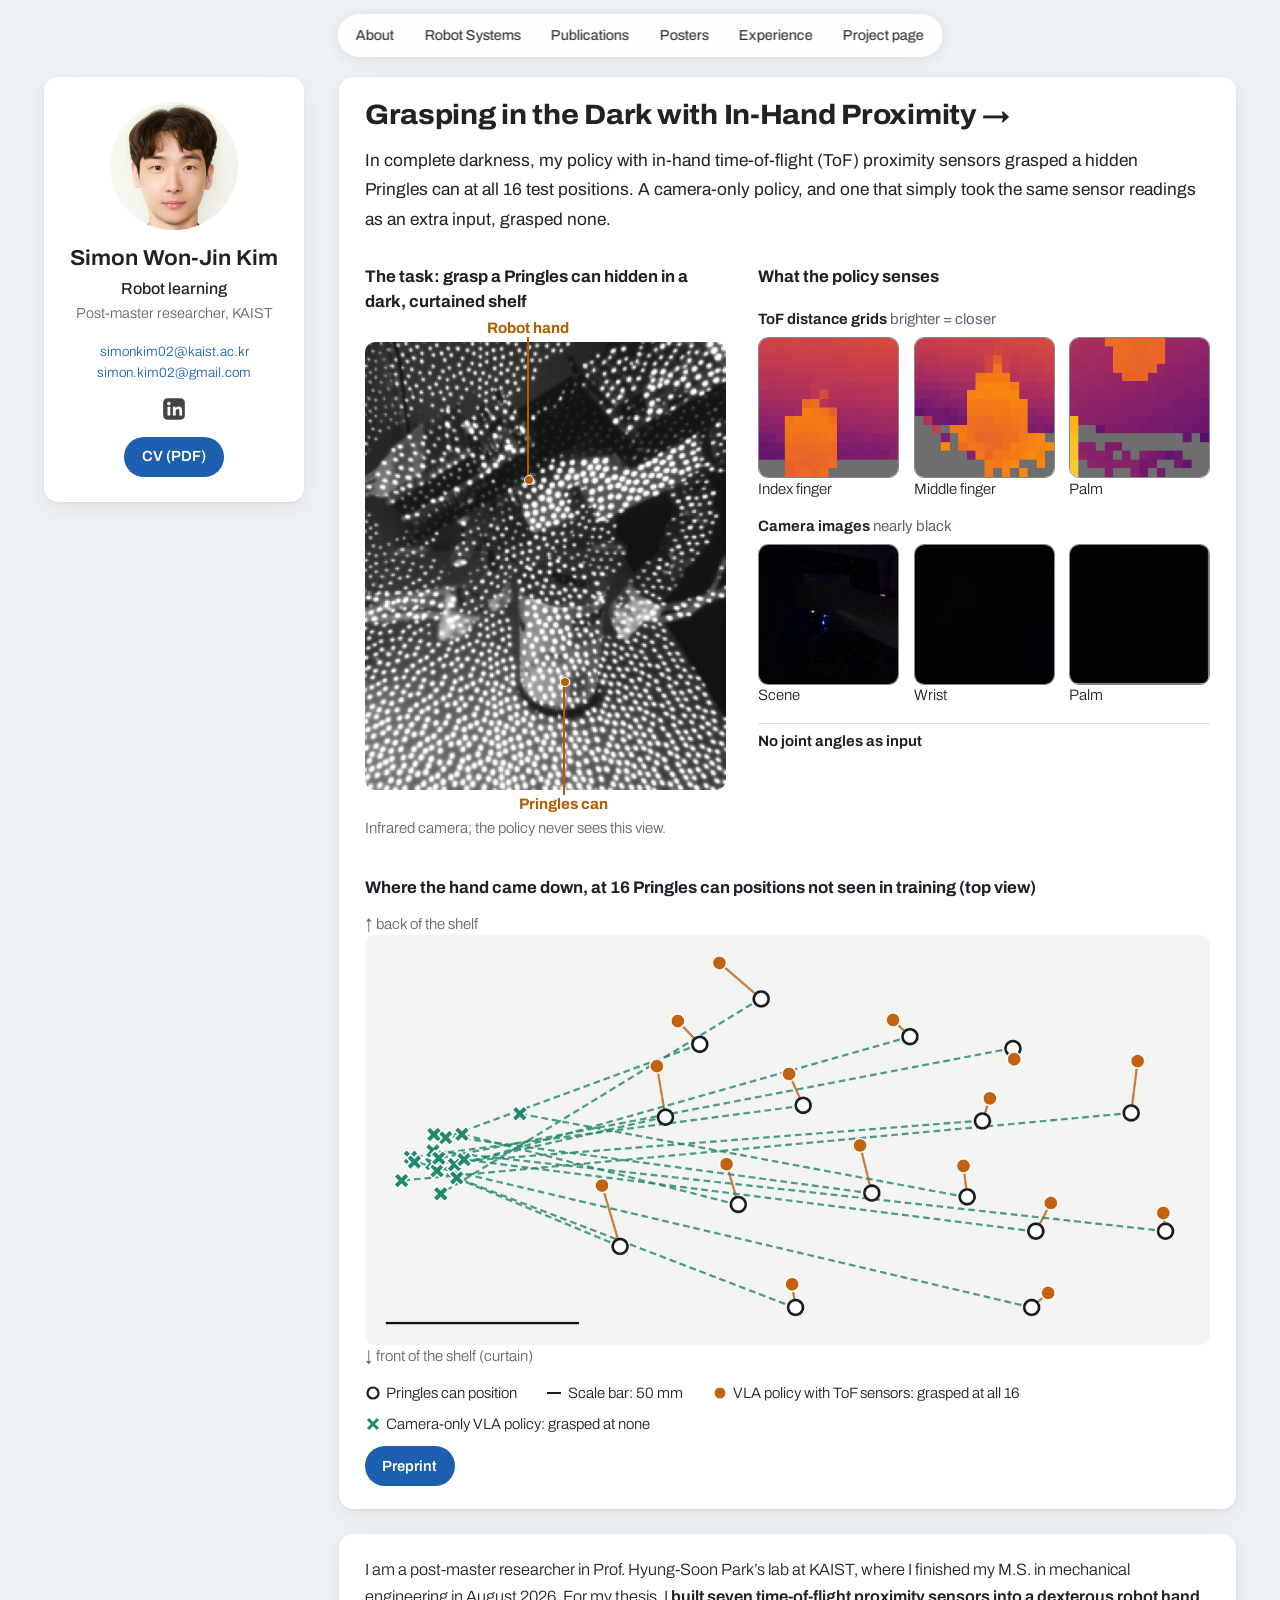
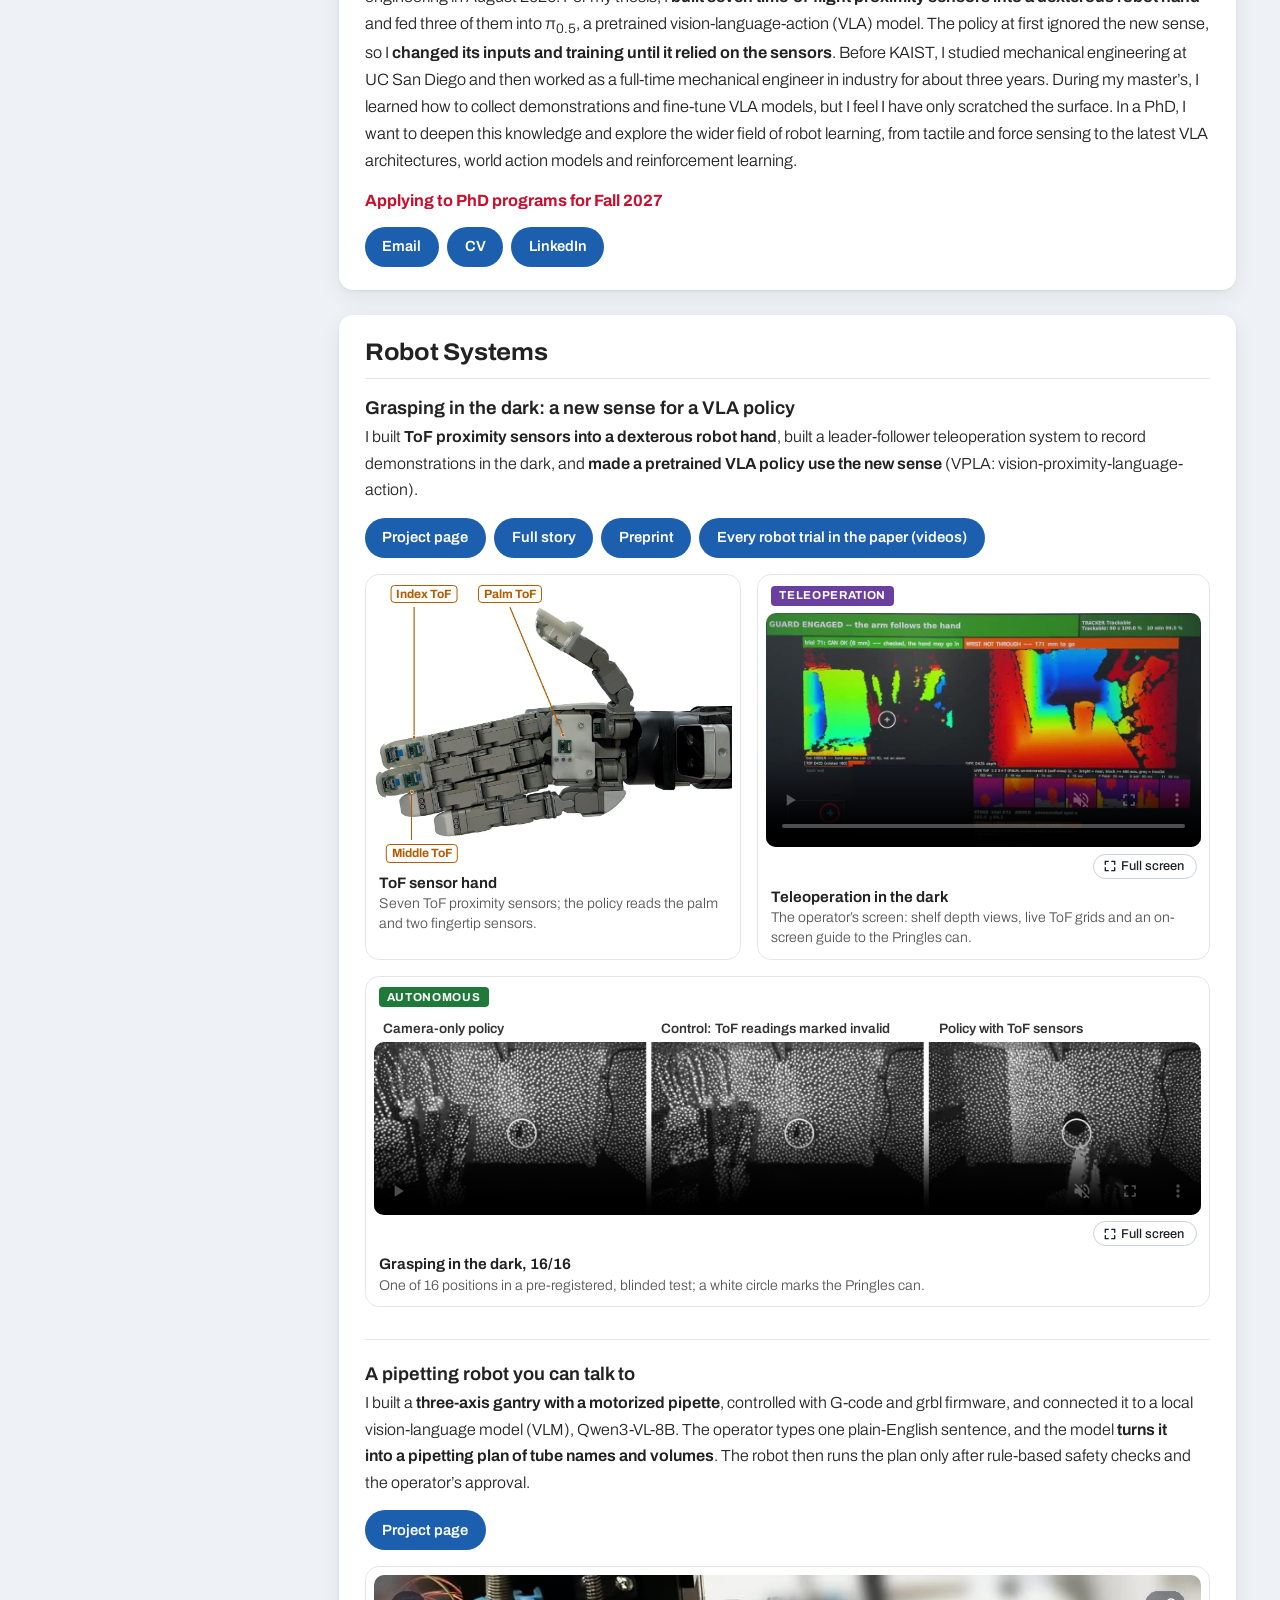
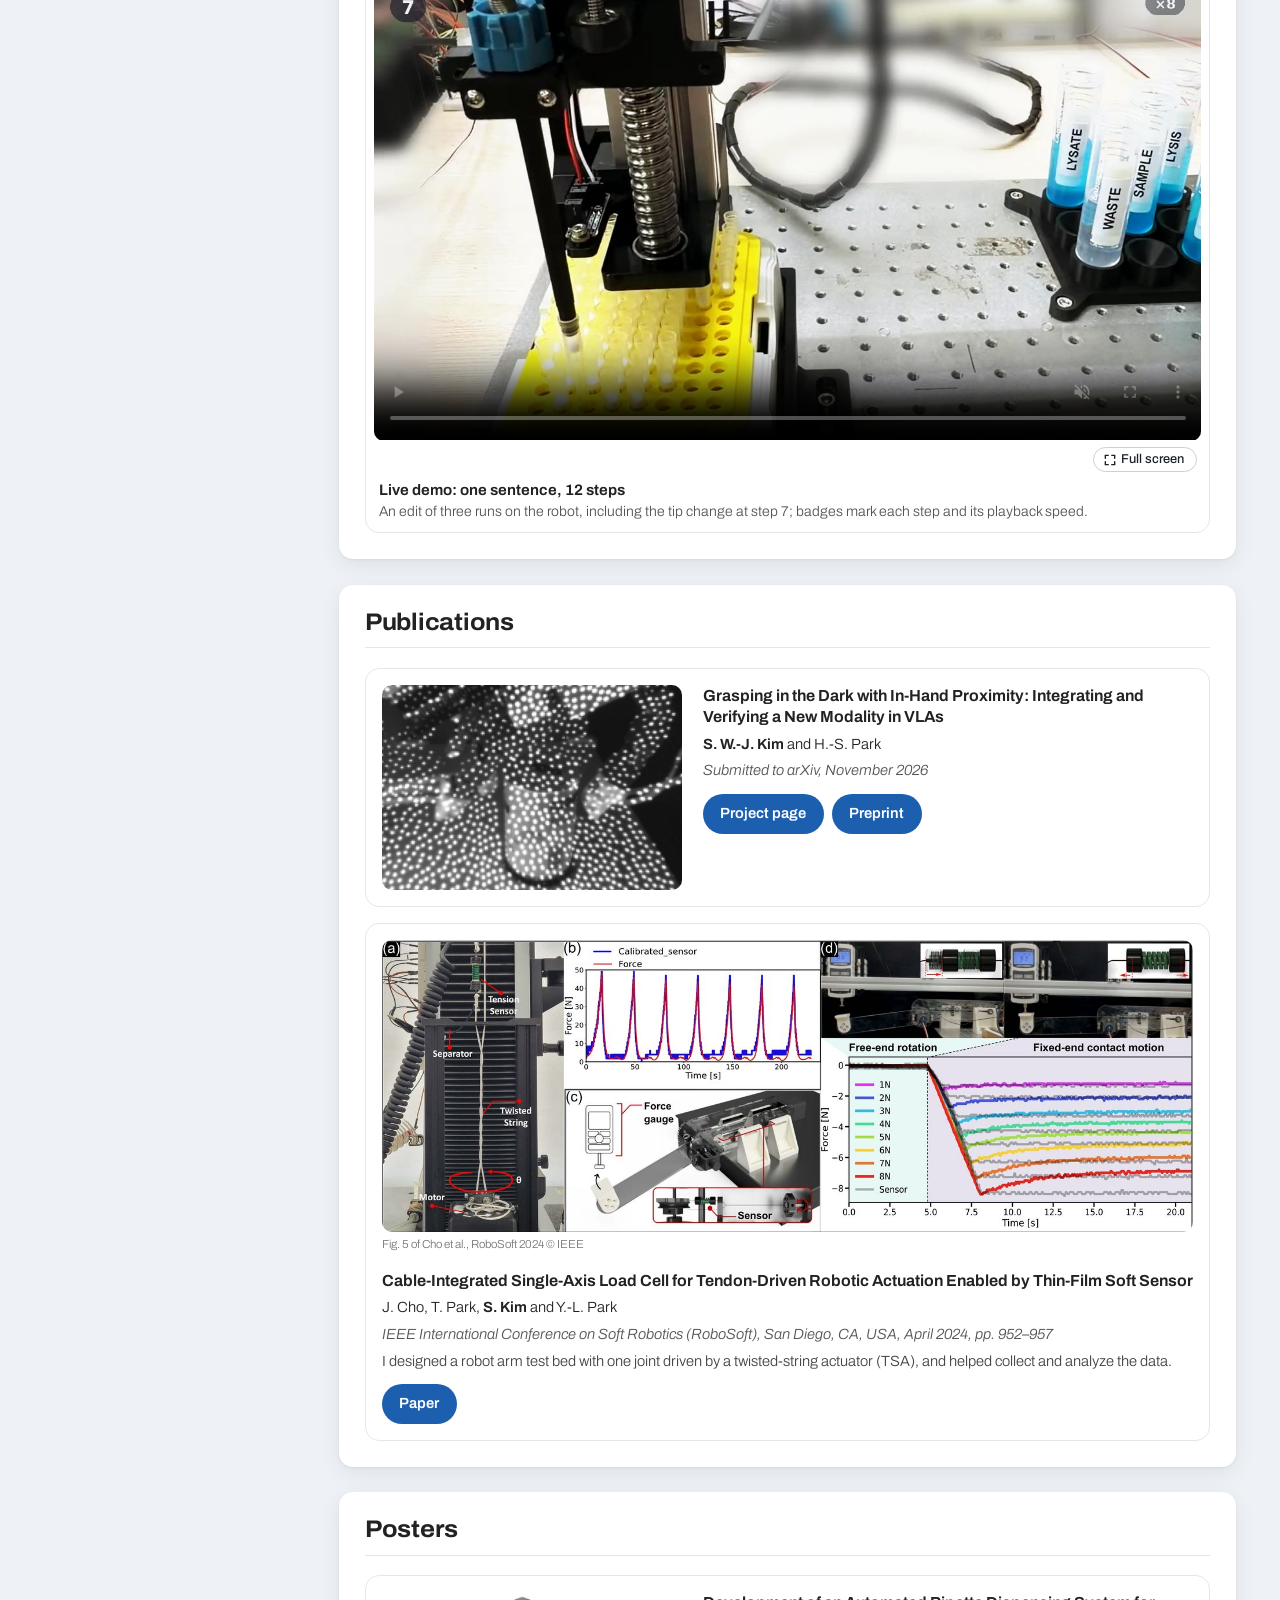
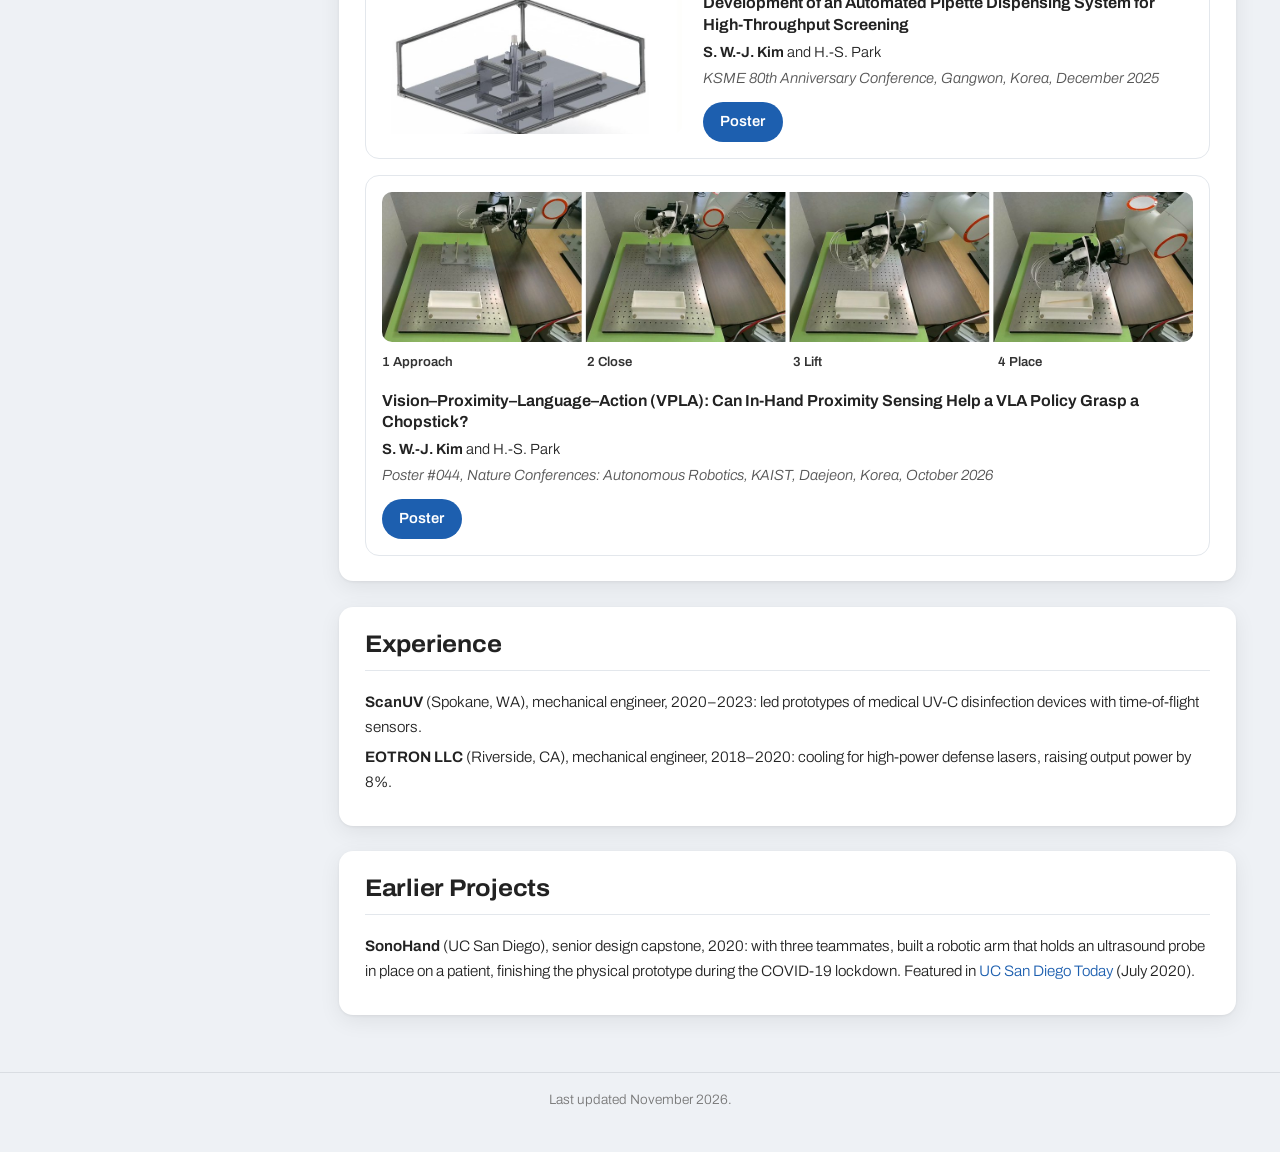
==== commit 514b8b28: "site-v27: pipetting robot gets its own project page The home page keeps the intro, the 12-step demo " ====
--- a/index.html
+++ b/index.html
@@ -116,50 +116,9 @@
   <article class="system">
     <h3>A pipetting robot you can talk to</h3>
     <p>I built a <b>three-axis gantry with a motorized pipette</b>, controlled with G-code and grbl firmware, and connected it to a local vision-language model (VLM), Qwen3-VL-8B. The operator types one plain-English sentence, and the model <b>turns it into a pipetting plan of tube names and volumes</b>. The robot then runs the plan only after rule-based safety checks and the operator&rsquo;s approval.</p>
-    <div class="pfacts">
-      <div>
-        <p class="pf-lead"><b>Natural language to robot motion</b> The local VLM writes a checked protocol, and the executor turns it into G-code.</p>
-        <ul>
-          <li><b>6 of 8</b> test sentences became the correct protocol in one try each, including one in Korean. Rule-based checks now stop the other two before the robot moves.</li>
-          <li><b>12 steps</b> from one sentence ran on the robot: moves, transfers, a mix and a tip change.</li>
-          <li><b>477&ndash;589 s</b> per run over 3 runs; the two longer runs include fitting the first tip.</li>
-        </ul>
-      </div>
-      <div>
-        <p class="pf-lead"><b>Calibrated custom pipette</b> Water weighed on a 0.001 g balance, with the pipette hand-held off the gantry.</p>
-        <ul>
-          <li><b>13.0 &micro;L/mm:</b> volume moved per millimetre of plunger travel.</li>
-          <li><b>0.1&ndash;2.5%:</b> error of the mean volume against the calibration&rsquo;s prediction.</li>
-          <li><b>1.55&ndash;2.86%:</b> shot-to-shot spread (coefficient of variation) at 96&ndash;200 &micro;L.</li>
-        </ul>
-      </div>
-      <div>
-        <p class="pf-lead"><b>Safe by design</b></p>
-        <ul>
-          <li><b>The executor makes the coordinates:</b> it converts the model&rsquo;s plan (tube names, volumes and order) into positions from the saved tube positions and safety rules such as a safe Z height, so the pipette avoids the parts on the deck.</li>
-          <li><b>Tip-volume check:</b> impossible protocols, such as dispensing more than the tip holds, are rejected before they run.</li>
-          <li><b>Operator approval:</b> the robot moves only after the operator approves the plan.</li>
-        </ul>
-      </div>
-    </div>
+    <p class="btns"><a class="btn" href="pipette/">Project page</a></p>
     <div class="cards">
       <figure class="card mcard" style="--ar:1.778"><video autoplay controls muted loop playsinline preload="metadata" poster="media/pipette/demo-12step-v26.jpg" width="1280" height="720" aria-label="The gantry carries the pipette between five labelled tubes, aspirating, dispensing and mixing; at step 7 it ejects the used tip and picks a fresh one from the yellow tip rack."><source src="media/pipette/demo-12step-v26.mp4" type="video/mp4"></video><figcaption><b>Live demo: one sentence, 12 steps</b> An edit of three runs on the robot, including the tip change at step 7; badges mark each step and its playback speed.</figcaption></figure>
-      <figure class="card tcard" style="--ar:1.4">
-        <div class="plan" role="img" aria-label="The sentence the operator typed and the 12-step plan the model wrote from it, with the tip change at step 7.">
-          <p class="plan-h">Typed request</p>
-          <p class="plan-q">&ldquo;First move over the waste, then to the lysate, then to the buffer. Then transfer 100 &micro;L of buffer into the sample and mix the sample with 150 &micro;L 3 times. <mark>Then change the tip.</mark> Transfer 50 &micro;L of the sample into the lysis tube, then transfer 80 &micro;L from the lysis tube into the lysate. At the end, move over to the sample.&rdquo;</p>
-          <p class="plan-h">Plan from the model, 3.9&ndash;4.2 s</p>
-          <ol class="plan-steps two" start="0"><li class="ex">ensure a tip (executor)</li><li>move to WASTE</li><li>move to LYSATE</li><li>move to BUFFER</li><li>aspirate 100 &micro;L, BUFFER</li><li>dispense 100 &micro;L, SAMPLE</li><li>mix SAMPLE, 3 &times; 150 &micro;L</li><li class="hl">change tip</li><li>aspirate 50 &micro;L, SAMPLE</li><li>dispense 50 &micro;L, LYSIS</li><li>aspirate 80 &micro;L, LYSIS</li><li>dispense 80 &micro;L, LYSATE</li><li>move to SAMPLE</li></ol>
-          <p class="plan-ok">&check; containers known, volumes in range</p>
-        </div>
-        <figcaption><b>Request to plan</b> Step 0 is the executor&rsquo;s own tip check, not a step from the model.</figcaption>
-      </figure>
-    </div>
-    <div class="cards quad">
-      <figure class="card mcard" style="--ar:.739"><img src="media/pipette/platform-v26.jpg" width="1020" height="1380" loading="lazy" alt="The pipetting platform on a grey background: the three-axis gantry with the motorized pipette, a yellow tip rack, a black tip ejector and five labelled tubes of blue liquid in a holder."><figcaption><b>Platform</b> Gantry, motorized pipette, tip rack, tip ejector and five tubes.</figcaption></figure>
-      <figure class="card mcard" style="--ar:.75"><video autoplay controls muted loop playsinline preload="metadata" poster="media/pipette/tip-exchange-v26.jpg" width="540" height="720" aria-label="Close-up of the pipette pressing onto a fresh tip in the yellow rack, then sliding into the slot of the black ejector, which strips the tip off."><source src="media/pipette/tip-exchange-v26.mp4" type="video/mp4"></video><figcaption><b>Automatic tip exchange</b> A fresh tip from the rack; the used one is stripped at a 3D-printed ejector.</figcaption></figure>
-      <figure class="card mcard" style="--ar:.815"><a href="media/pipette/console-v26.png"><img src="media/pipette/console-v26.png" width="1105" height="1355" loading="lazy" alt="The operator console's language panel: the typed sentence, the 12-step plan in a numbered list, and a green line saying the containers are known and taught, the volumes are in range and the tip ledger closes."></a><figcaption><b>Operator console</b> The request, the plan and its checks; nothing moves until Execute.</figcaption></figure>
-      <figure class="card mcard" style="--ar:1.569"><a href="media/pipette/diagram-v26.png"><img src="media/pipette/diagram-v26.png" width="1588" height="1012" loading="lazy" alt="Block diagram: a natural-language command (one operator sentence) goes to the local VLM, Qwen3-VL-8B, which writes a protocol JSON of tubes, microlitres and tip changes with no coordinates. A validator checks tip volume and tube names; after operator confirmation the executor converts microlitres to plunger millimetres and writes tip-change G-code, which drives the GRBL gantry's X, Y, Z and plunger axes."></a><figcaption><b>System diagram</b> The model outputs tube names, volumes and tip changes, but never coordinates.</figcaption></figure>
     </div>
   </article>
 </section>
--- a/assets/home.css
+++ b/assets/home.css
@@ -59,7 +59,7 @@
 .plan-steps { margin: .1rem 0 .2rem; padding-left: 1.4rem; font-family: ui-monospace, Menlo, Consolas, monospace; font-size: .74rem; }
 .plan-steps .more { list-style: none; color: #666; font-family: "Archivo", system-ui, sans-serif; }
 .plan-ok { color: #1f7a3a; font-weight: 500; }
-/* v26: pipetting robot, the three result blocks of the 2026 report slide, and its 12-step plan */
+/* v26-27: pipetting robot project page (pipette/): the three result blocks of the 2026 report slide, and its 12-step plan */
 .pfacts { display: grid; grid-template-columns: repeat(3, 1fr); gap: .8rem; margin: 0 0 1rem; }
 .pfacts > div { background: #f6f8fa; border-radius: 10px; padding: .75rem .9rem .8rem; font-size: .9rem; line-height: 1.45; }
 .pfacts .pf-lead { margin: 0 0 .4rem; color: #444; }
@@ -71,7 +71,6 @@
 .plan-steps.two li { break-inside: avoid; }
 .plan-steps .ex { color: #888; }
 .plan-steps .hl { color: #c2410c; font-weight: 700; }
-.mcard > a { display: block; }
 @media (max-width: 900px) { .pfacts { grid-template-columns: 1fr; } }
 
 .pub { display: grid; grid-template-columns: 220px minmax(0, 1fr); gap: 1.3rem; padding: 1rem; margin-bottom: 1rem; align-items: start; }
@@ -106,8 +105,6 @@
   .pub .thumb.wide img { height: auto; }
 }
 @media (max-width: 700px) { .mcard img, .mcard video { max-height: 340px; } }
-/* v26: the pipetting media row goes 2 x 2 on a phone and shows each image whole, without the 340 px crop */
-@media (max-width: 700px) { .cards.quad .card { flex: 1 1 calc(50% - .5rem); } .cards.quad .mcard img, .cards.quad .mcard video { max-height: none; } }
 /* phone: the result map comes right under the sentence; the sidebar sits at the top, so "About" leaves the nav */
 @media (max-width: 700px) { .pf-hero .f1-map { order: -1; } .nav-about { display: none; } }
 @media (max-width: 700px) { .pill-nav { justify-content: safe center; } .pill-nav a { padding: .25rem .45rem; font-size: .8rem; } }
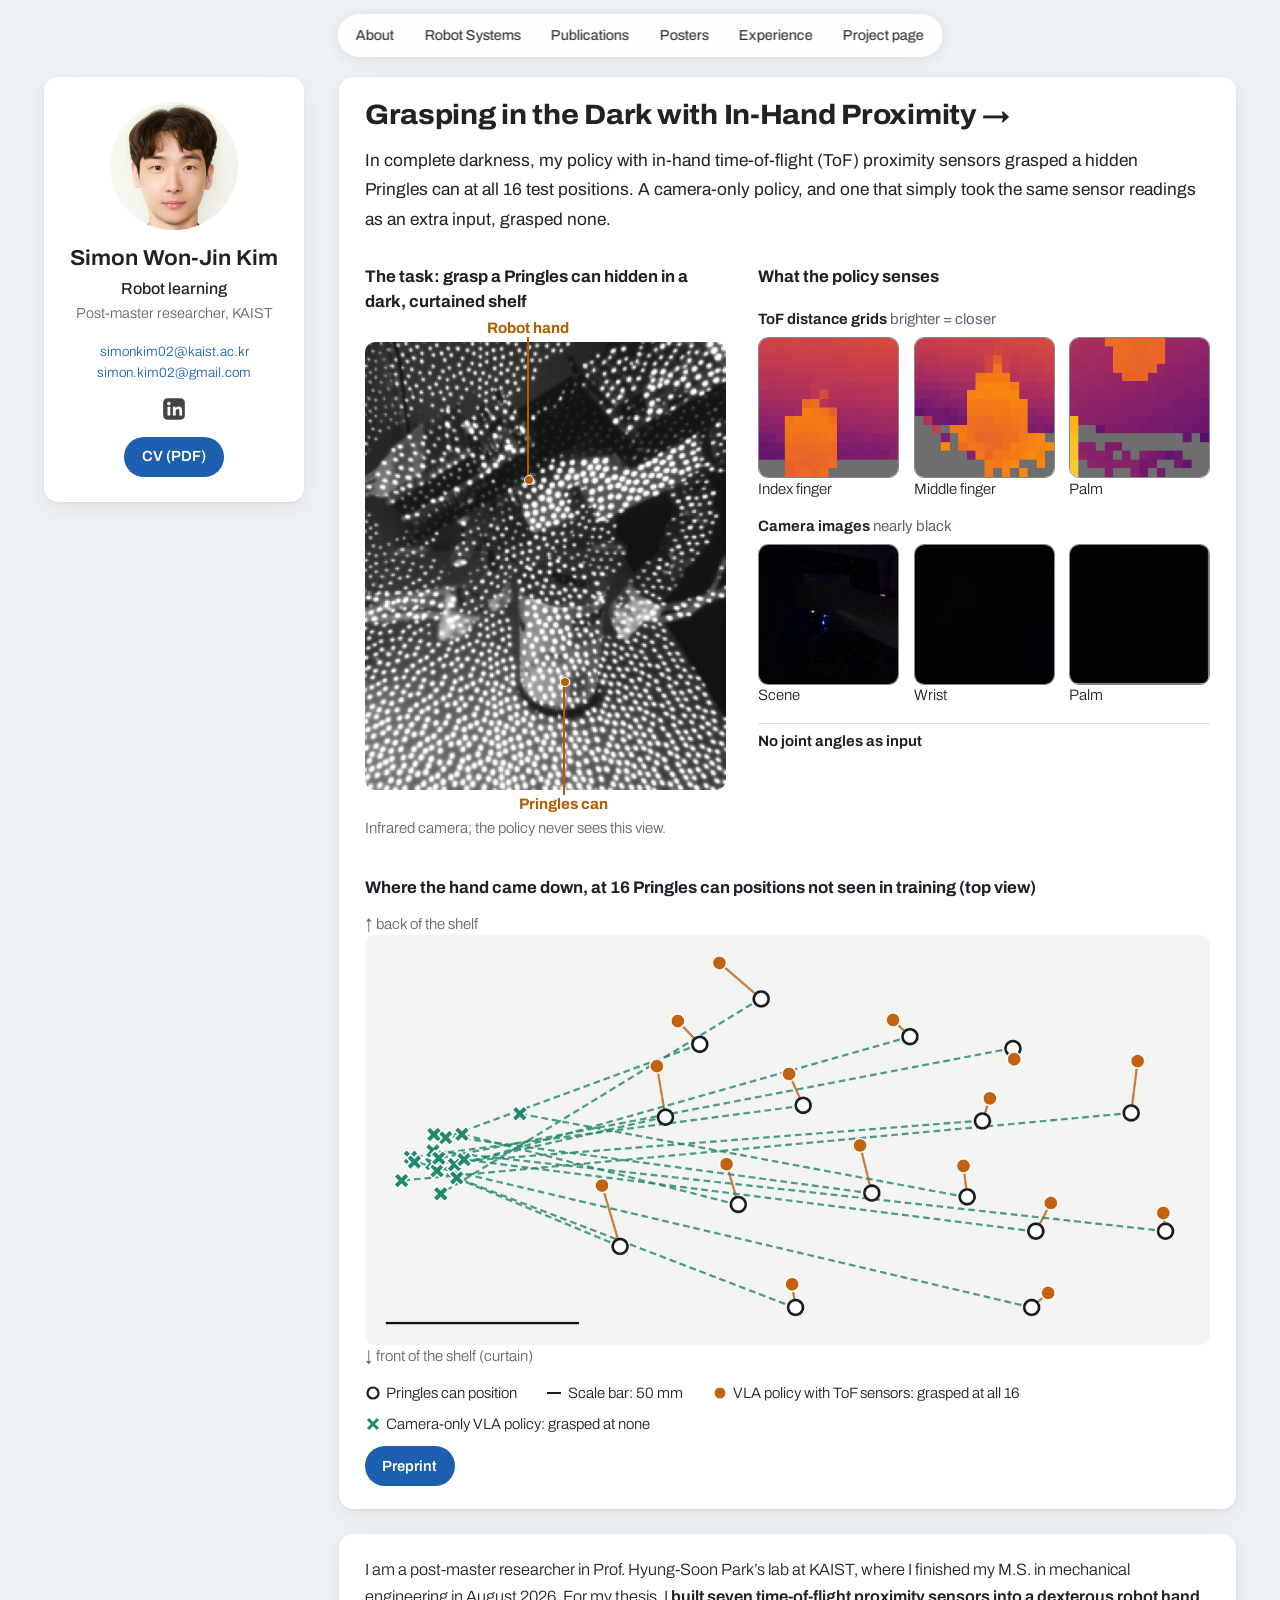
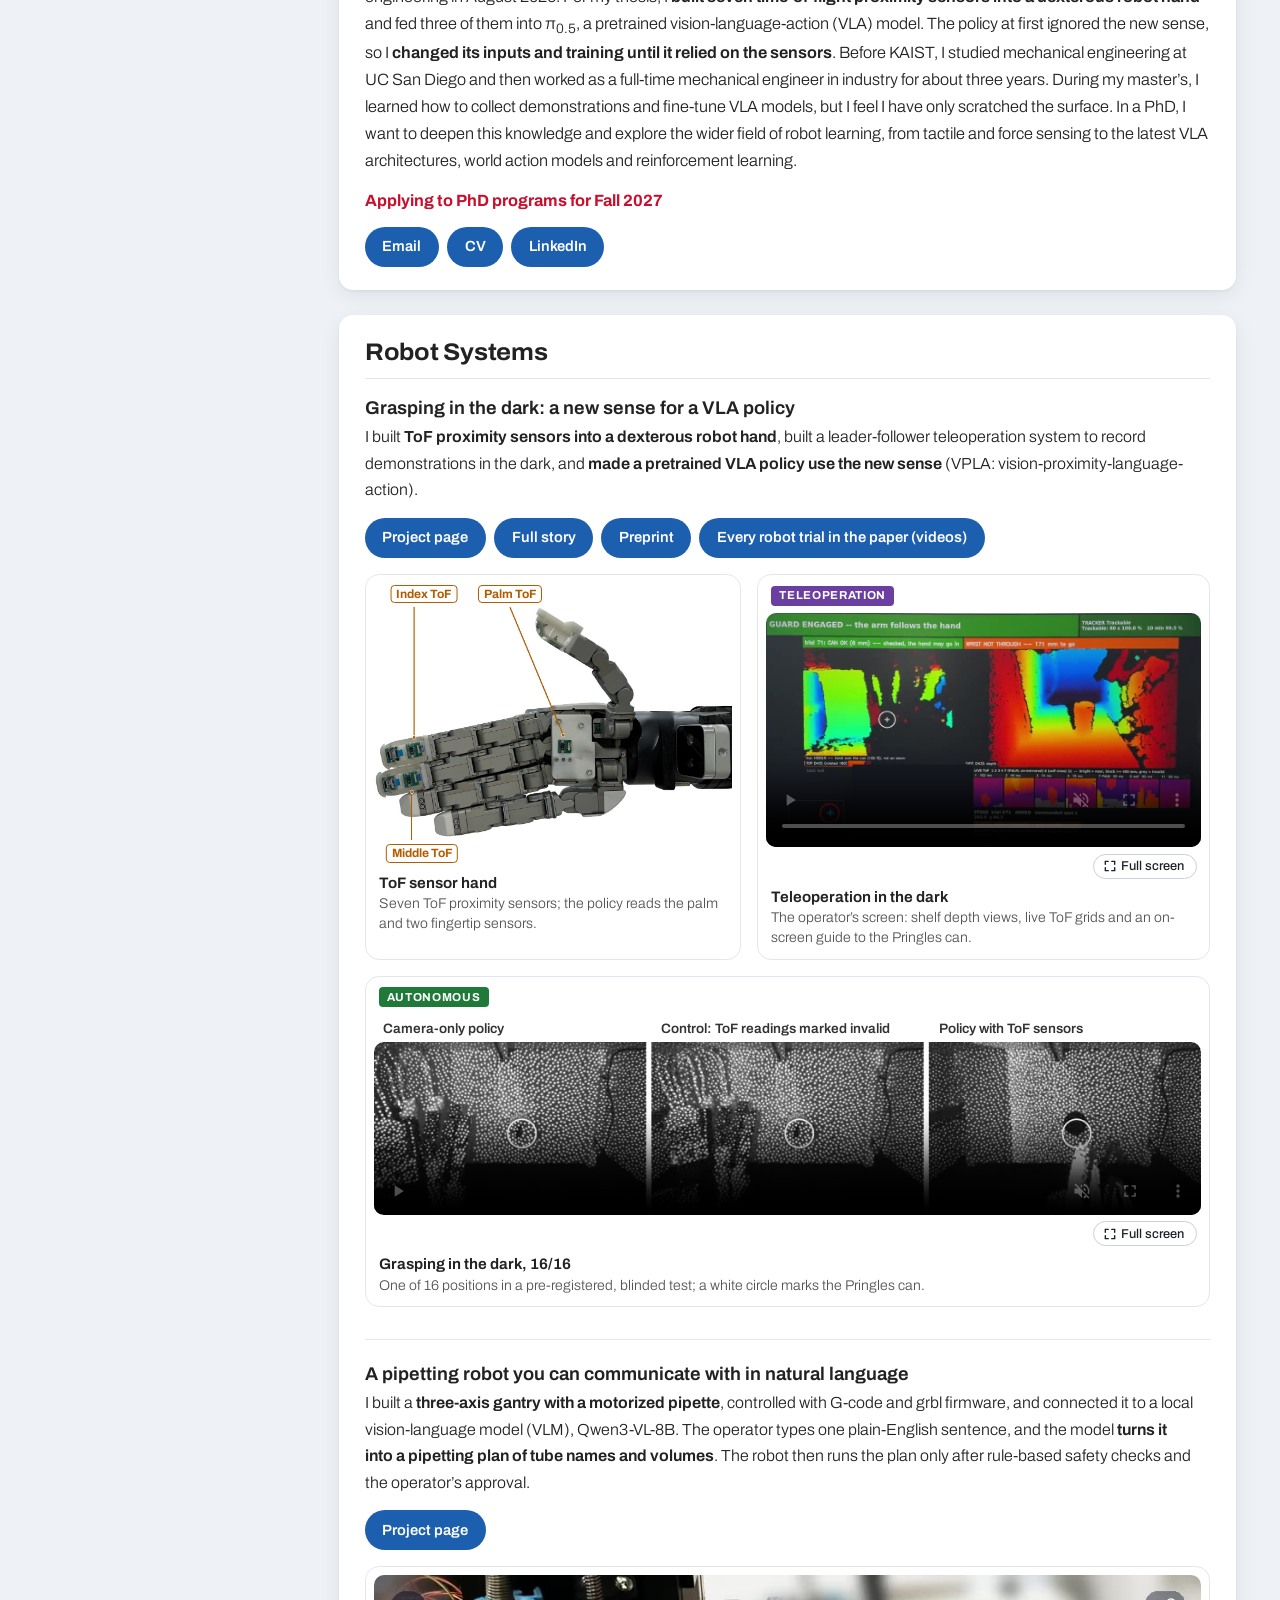
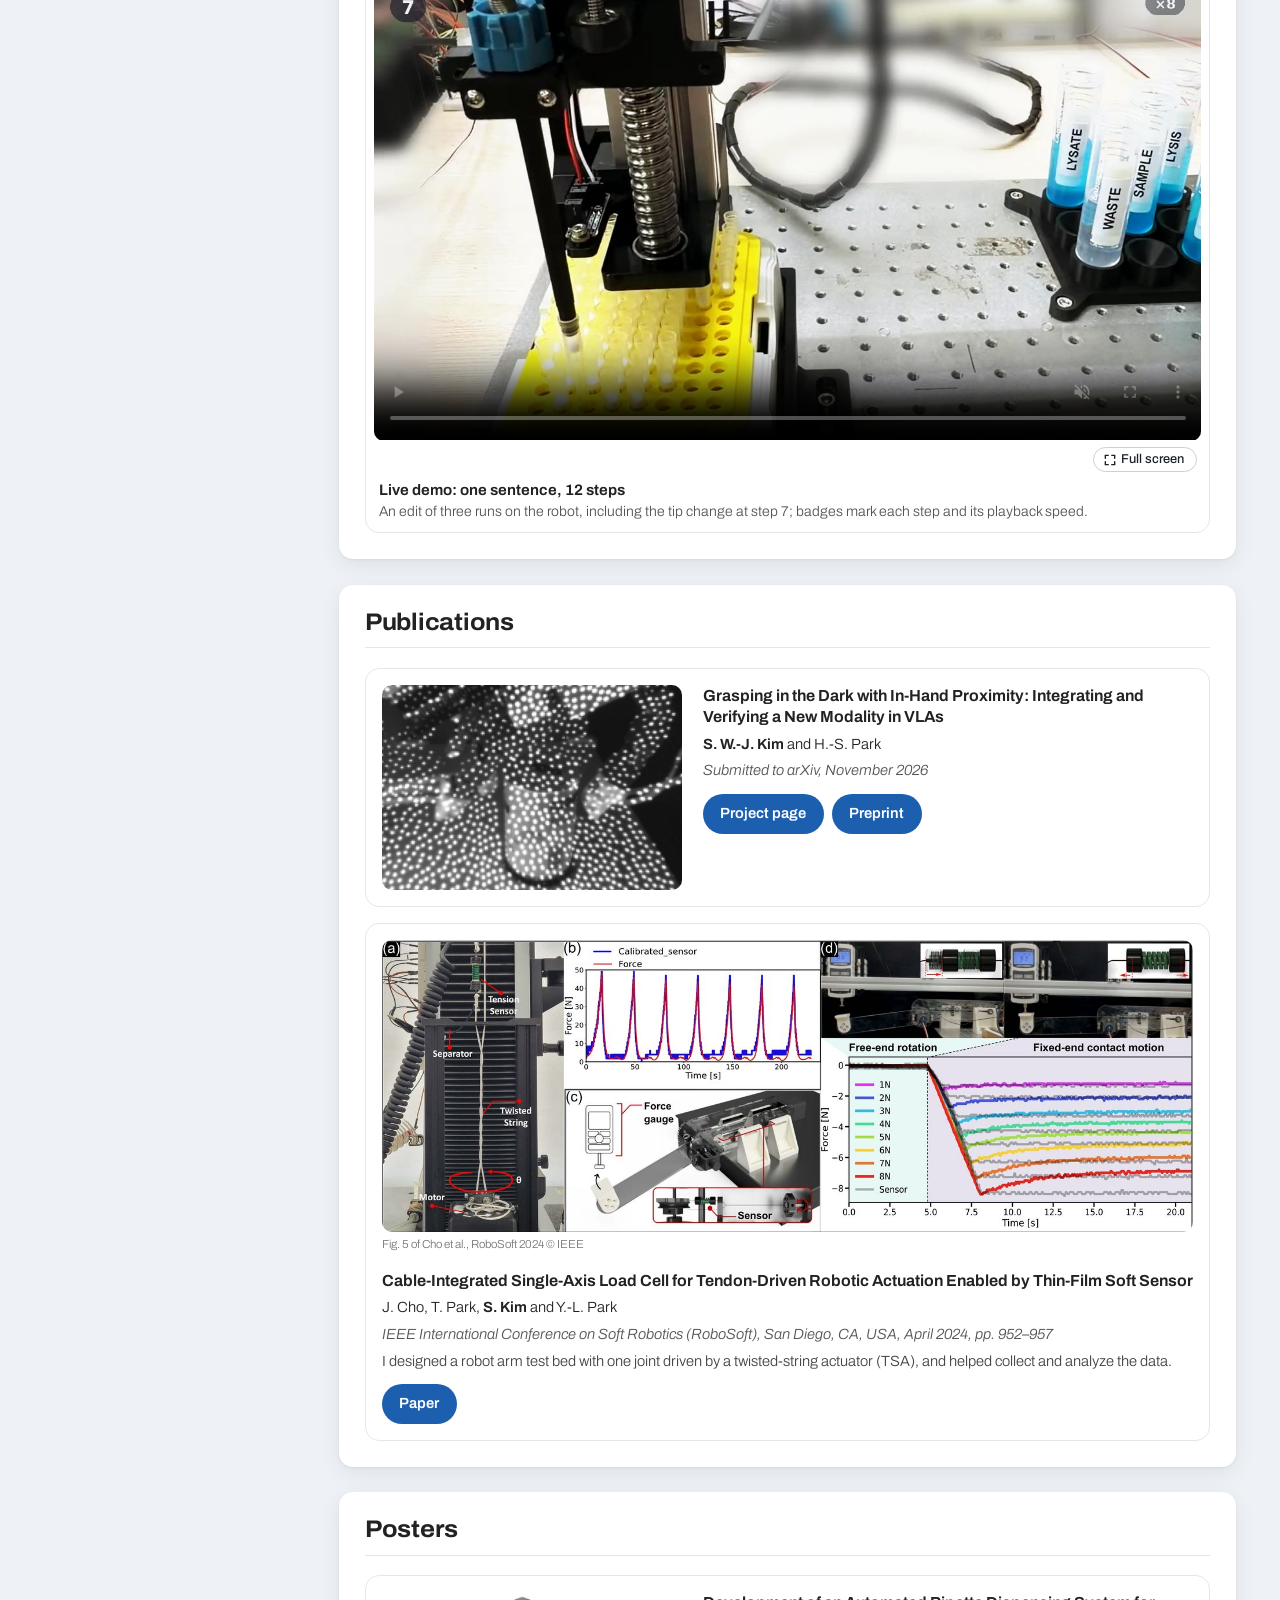
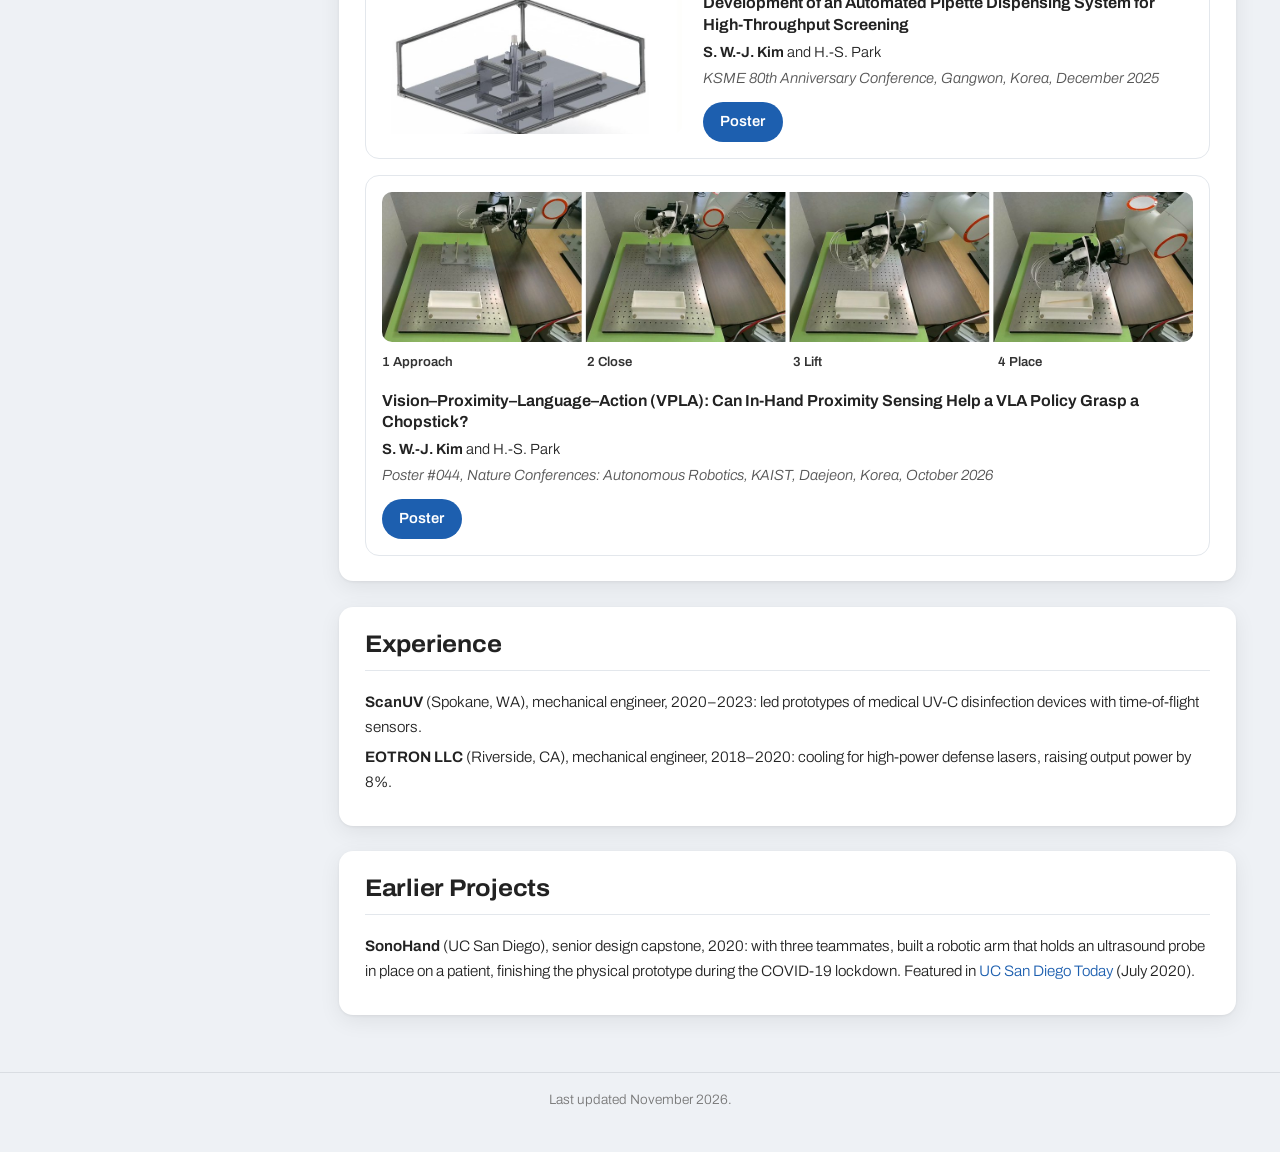
==== commit 2cfc2f6d: "site-v28: new pipetting robot title; 7/8 as on the report slide Co-Authored-By: Claude Opus 5.5 <nor" ====
--- a/index.html
+++ b/index.html
@@ -114,7 +114,7 @@
   </article>
 
   <article class="system">
-    <h3>A pipetting robot you can talk to</h3>
+    <h3>A pipetting robot you can communicate with in natural language</h3>
     <p>I built a <b>three-axis gantry with a motorized pipette</b>, controlled with G-code and grbl firmware, and connected it to a local vision-language model (VLM), Qwen3-VL-8B. The operator types one plain-English sentence, and the model <b>turns it into a pipetting plan of tube names and volumes</b>. The robot then runs the plan only after rule-based safety checks and the operator&rsquo;s approval.</p>
     <p class="btns"><a class="btn" href="pipette/">Project page</a></p>
     <div class="cards">
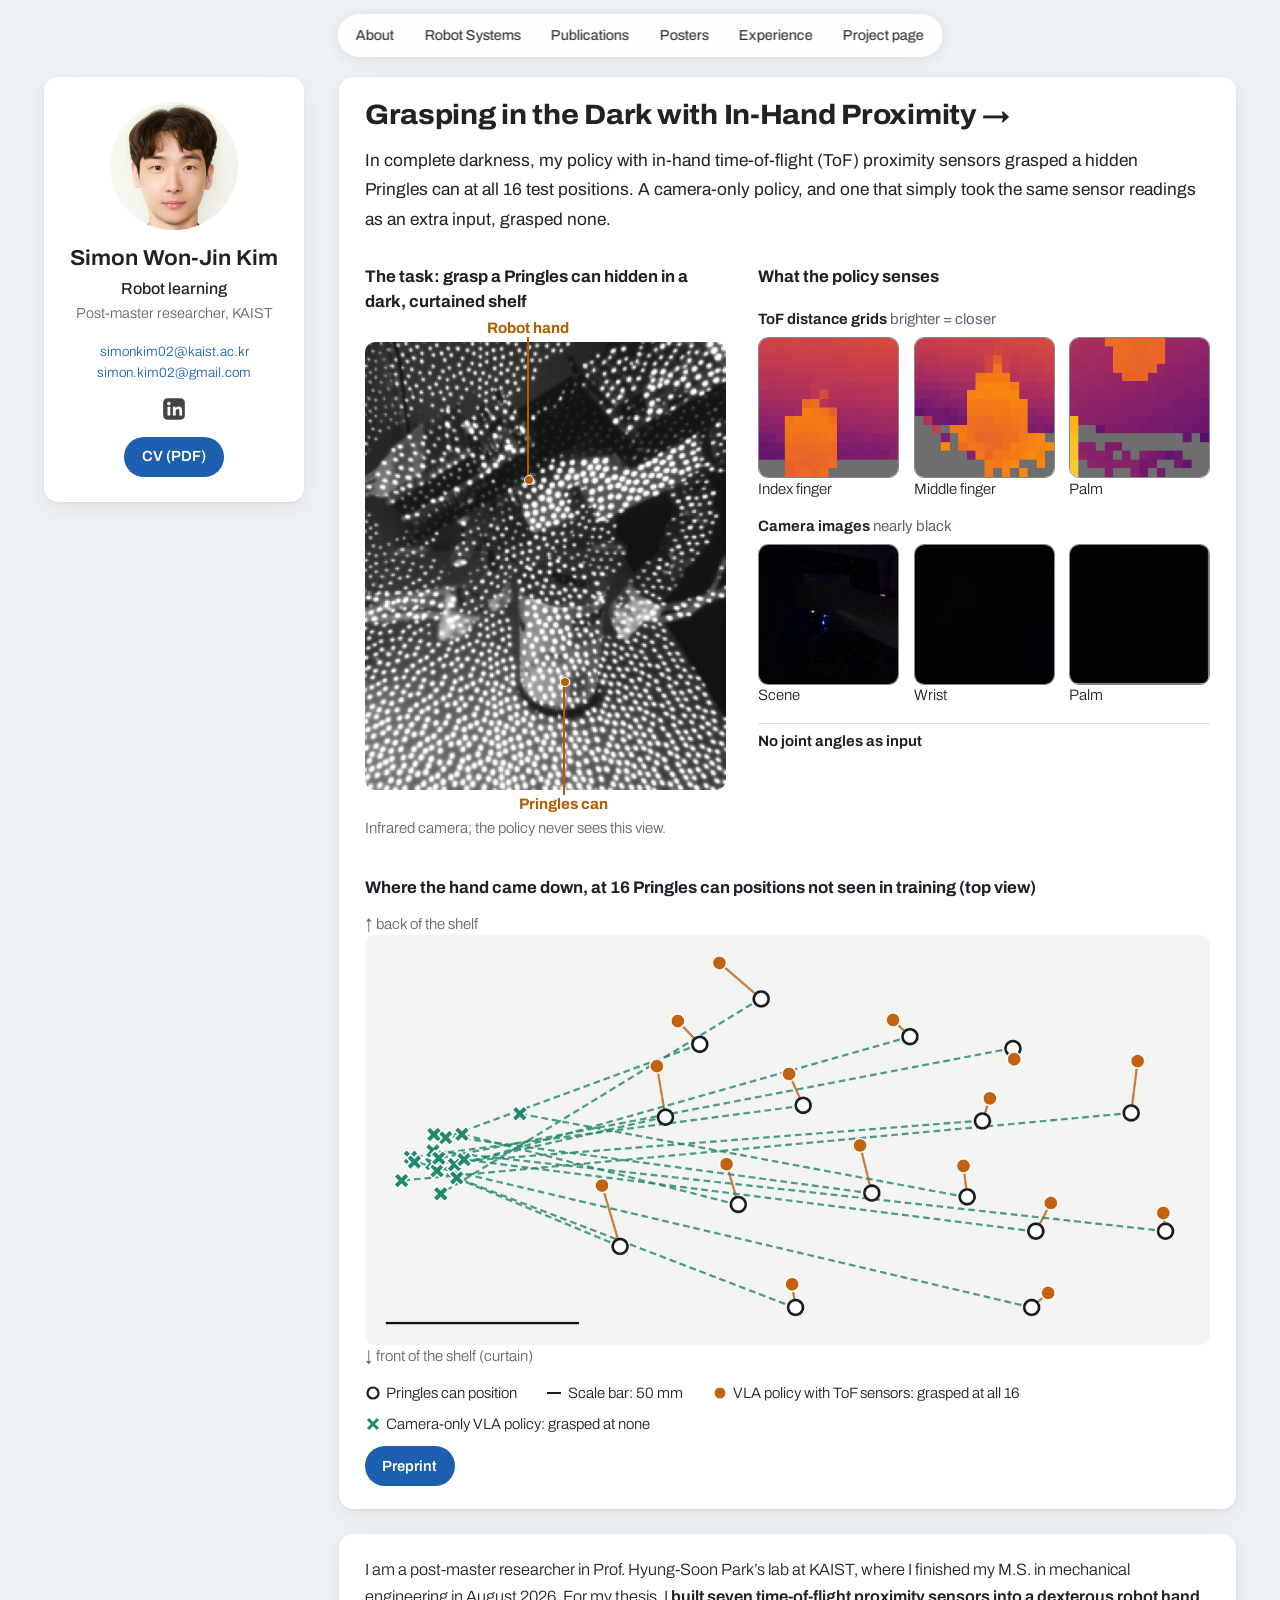
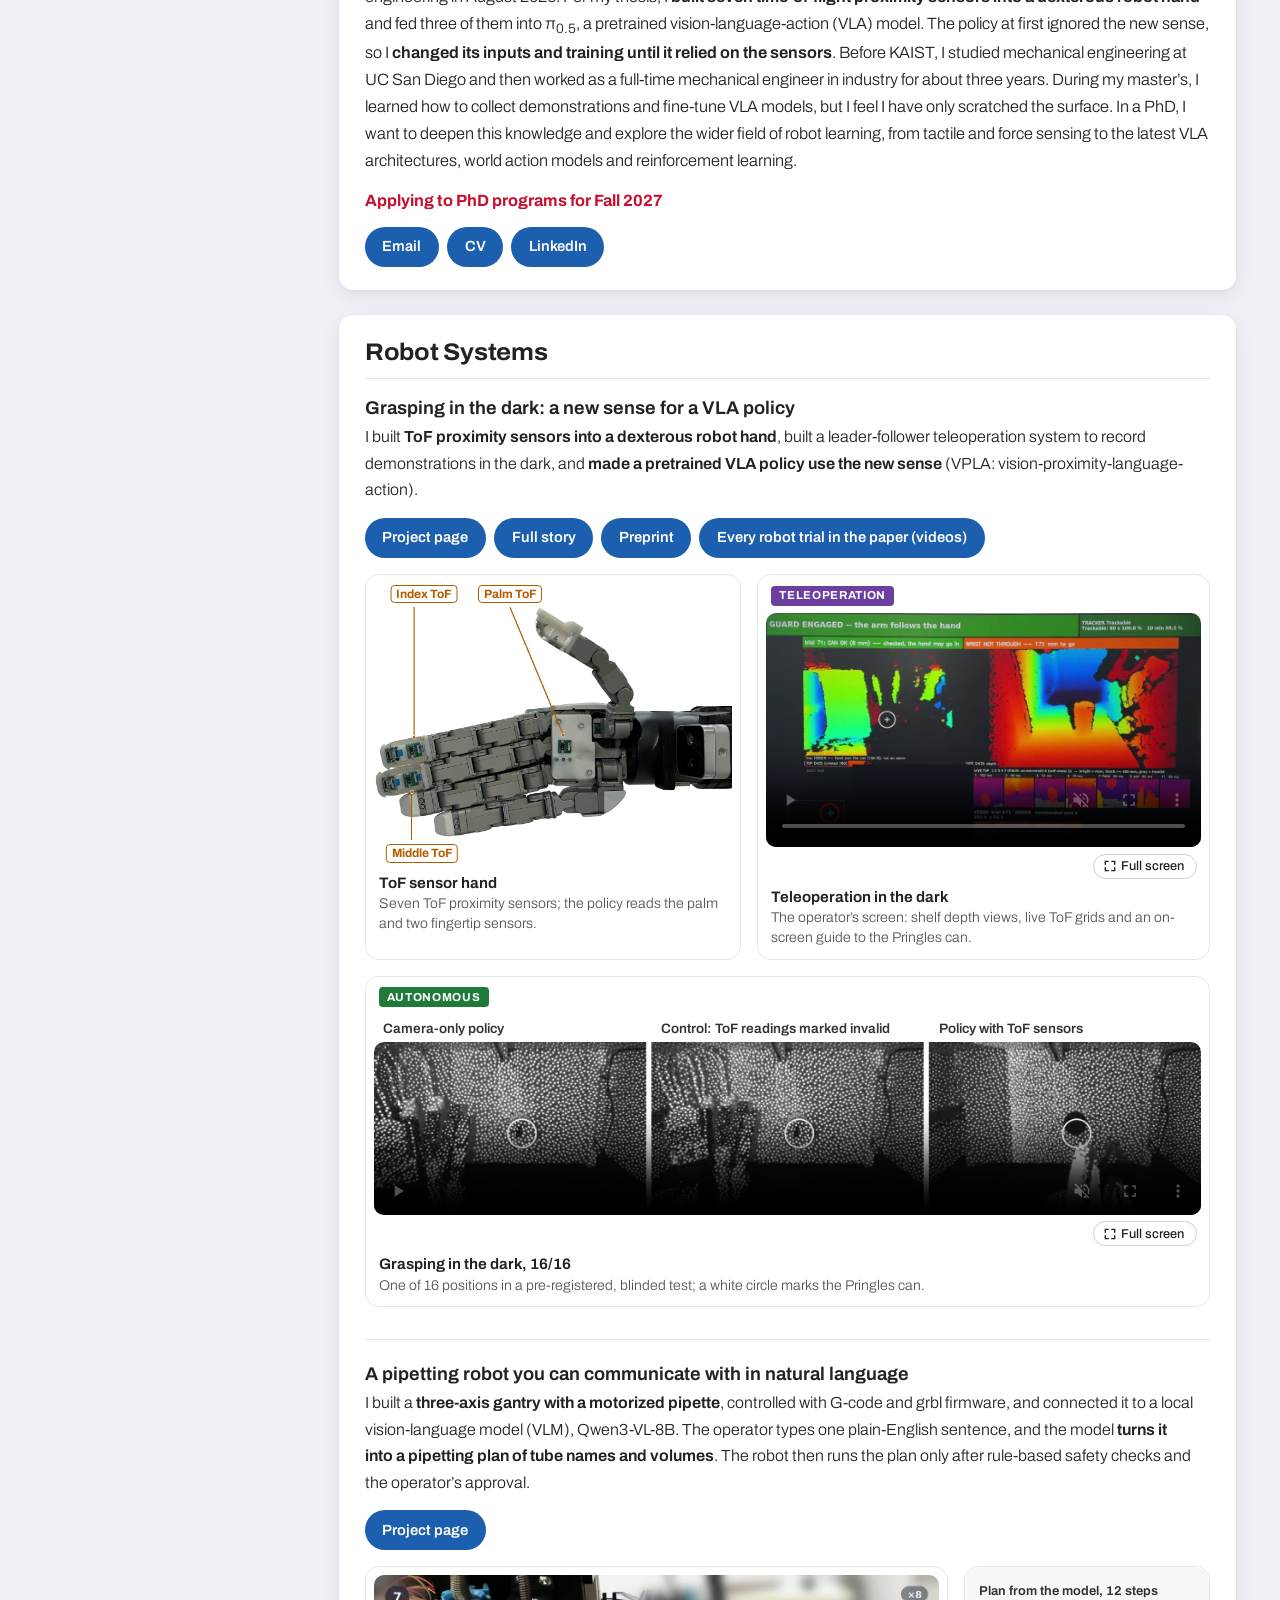
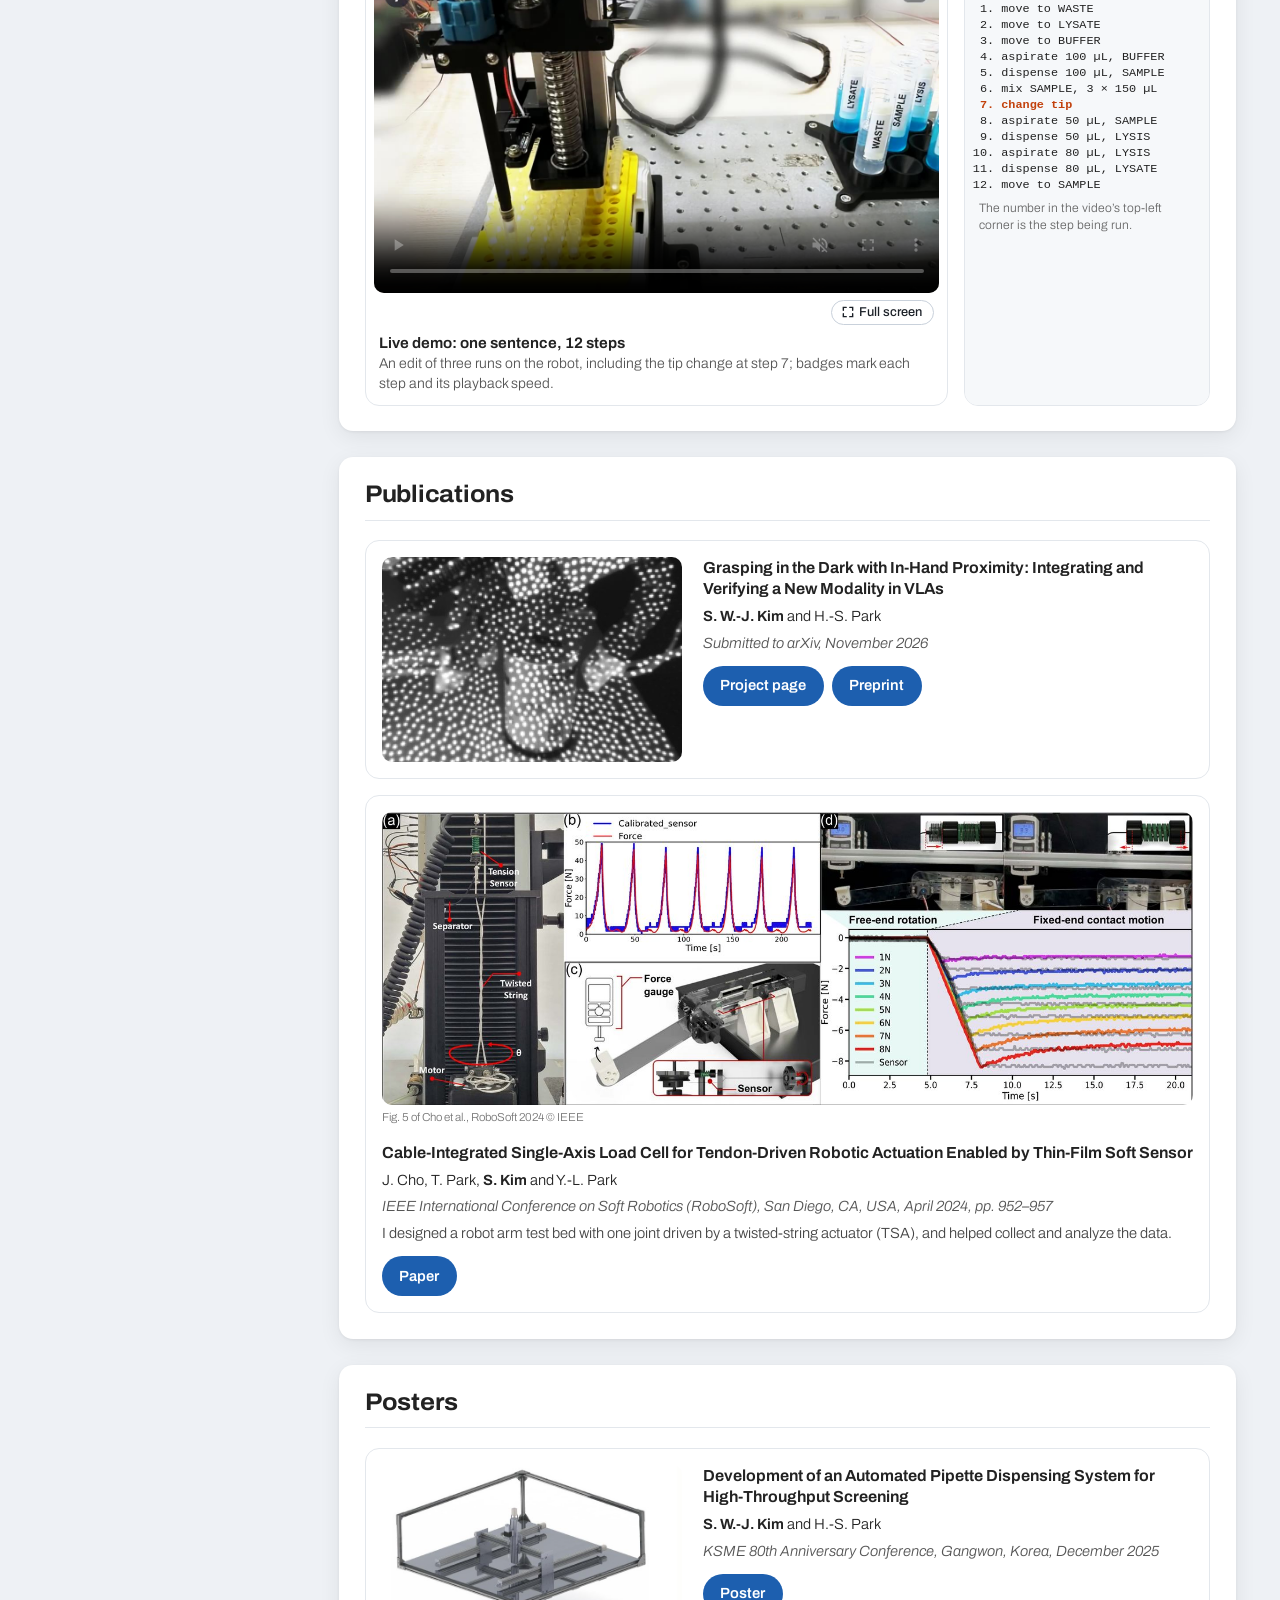
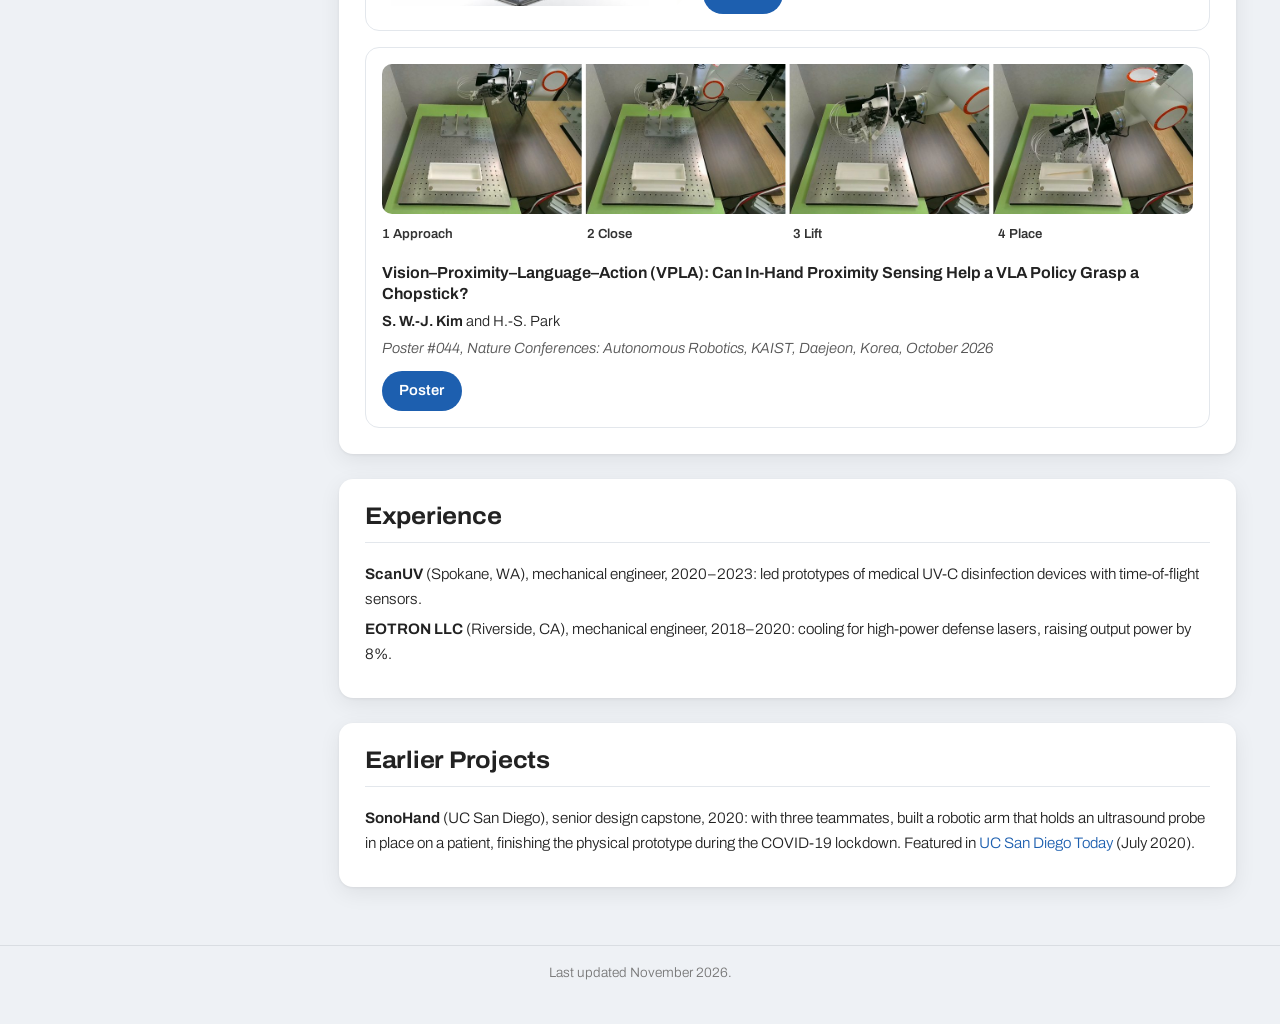
==== commit 680c56a6: "site-v29: the 12-step plan beside the pipetting demo video On the home page and the pipetting projec" ====
--- a/index.html
+++ b/index.html
@@ -119,6 +119,7 @@
     <p class="btns"><a class="btn" href="pipette/">Project page</a></p>
     <div class="cards">
       <figure class="card mcard" style="--ar:1.778"><video autoplay controls muted loop playsinline preload="metadata" poster="media/pipette/demo-12step-v26.jpg" width="1280" height="720" aria-label="The gantry carries the pipette between five labelled tubes, aspirating, dispensing and mixing; at step 7 it ejects the used tip and picks a fresh one from the yellow tip rack."><source src="media/pipette/demo-12step-v26.mp4" type="video/mp4"></video><figcaption><b>Live demo: one sentence, 12 steps</b> An edit of three runs on the robot, including the tip change at step 7; badges mark each step and its playback speed.</figcaption></figure>
+      <figure class="card tcard" style="--ar:.75"><div class="plan" role="img" aria-label="The 12-step plan the model wrote from one typed sentence; the number in the top-left corner of the video is the step being run."><p class="plan-h">Plan from the model, 12 steps</p><ol class="plan-steps"><li>move to WASTE</li><li>move to LYSATE</li><li>move to BUFFER</li><li>aspirate 100 &micro;L, BUFFER</li><li>dispense 100 &micro;L, SAMPLE</li><li>mix SAMPLE, 3 &times; 150 &micro;L</li><li class="hl">change tip</li><li>aspirate 50 &micro;L, SAMPLE</li><li>dispense 50 &micro;L, LYSIS</li><li>aspirate 80 &micro;L, LYSIS</li><li>dispense 80 &micro;L, LYSATE</li><li>move to SAMPLE</li></ol><p class="plan-note">The number in the video&rsquo;s top-left corner is the step being run.</p></div></figure>
     </div>
   </article>
 </section>
--- a/assets/home.css
+++ b/assets/home.css
@@ -71,6 +71,9 @@
 .plan-steps.two li { break-inside: avoid; }
 .plan-steps .ex { color: #888; }
 .plan-steps .hl { color: #c2410c; font-weight: 700; }
+.plan-note { color: #666; font-size: .76rem; margin-top: .4rem !important; }
+.plan.plain { background: #fff; border-radius: 10px; }
+.tcard:not(:has(figcaption)) .plan { height: 100%; box-sizing: border-box; }
 @media (max-width: 900px) { .pfacts { grid-template-columns: 1fr; } }
 
 .pub { display: grid; grid-template-columns: 220px minmax(0, 1fr); gap: 1.3rem; padding: 1rem; margin-bottom: 1rem; align-items: start; }
